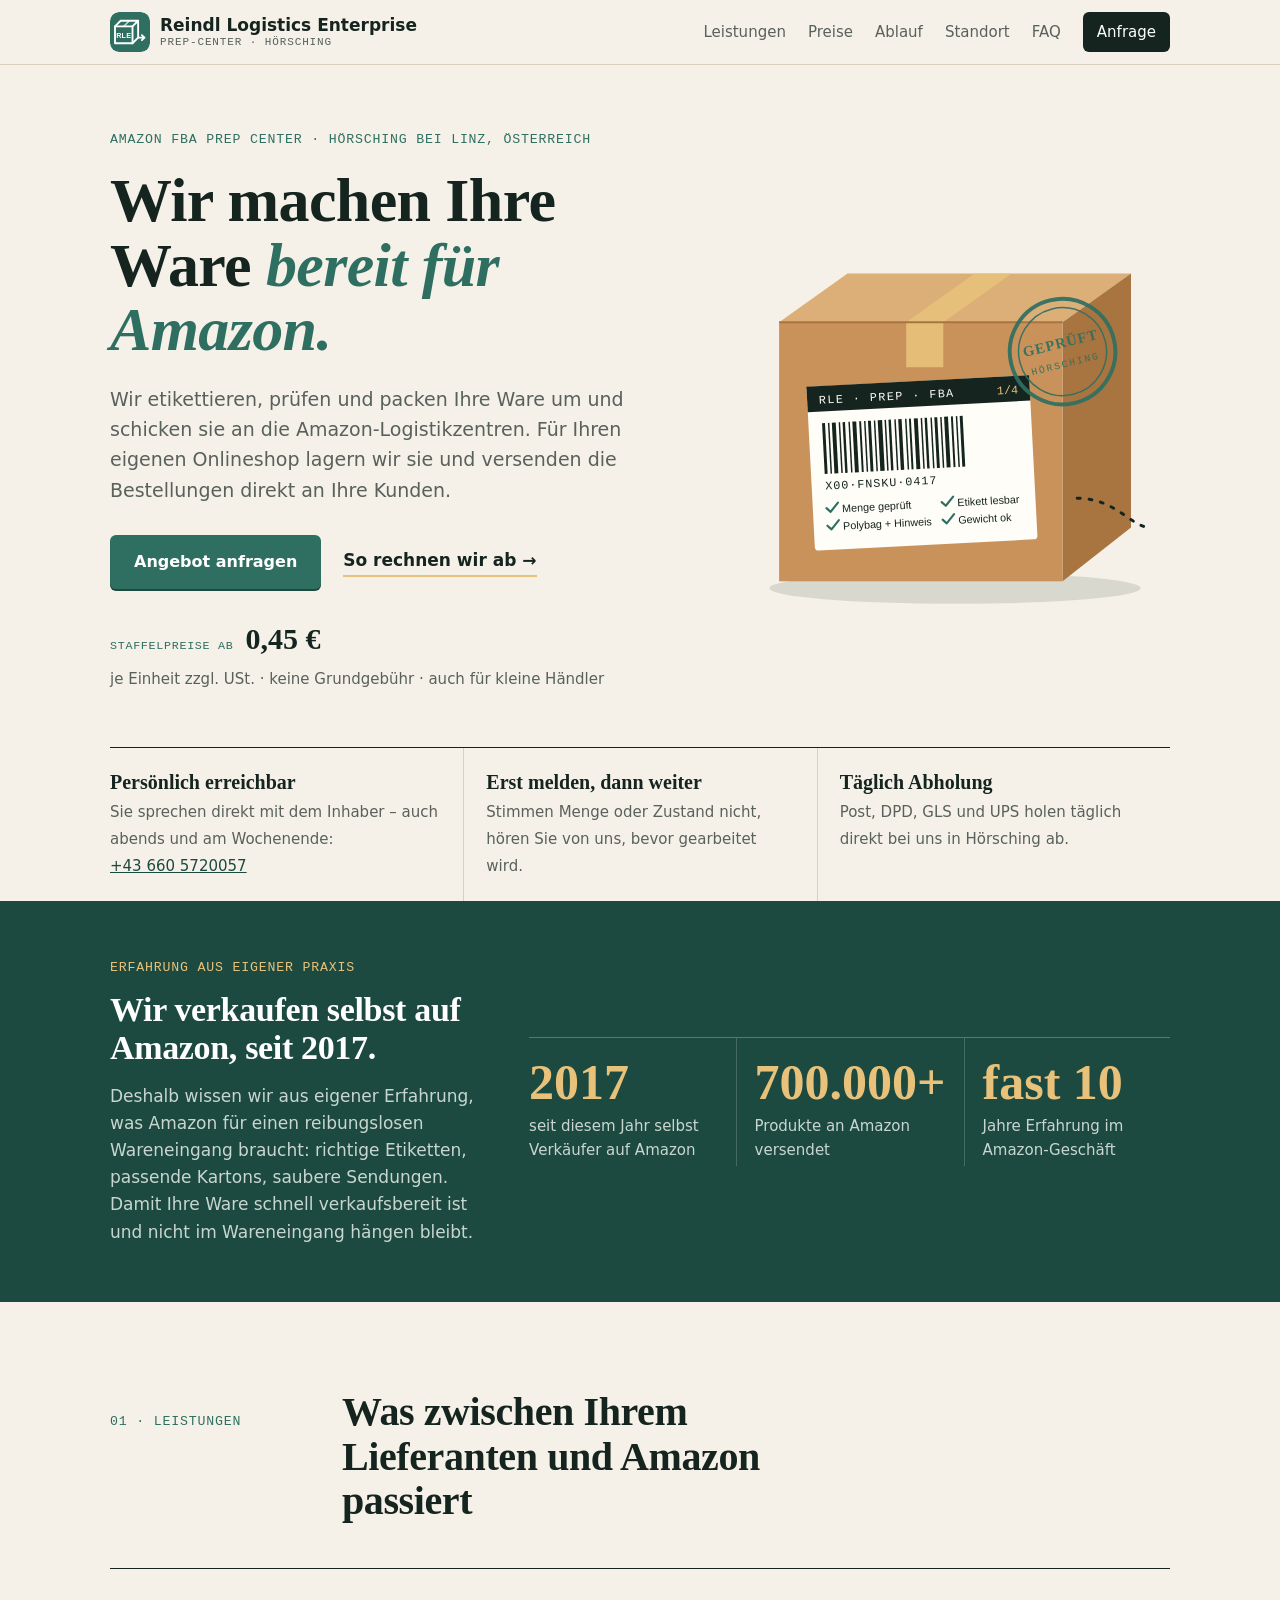
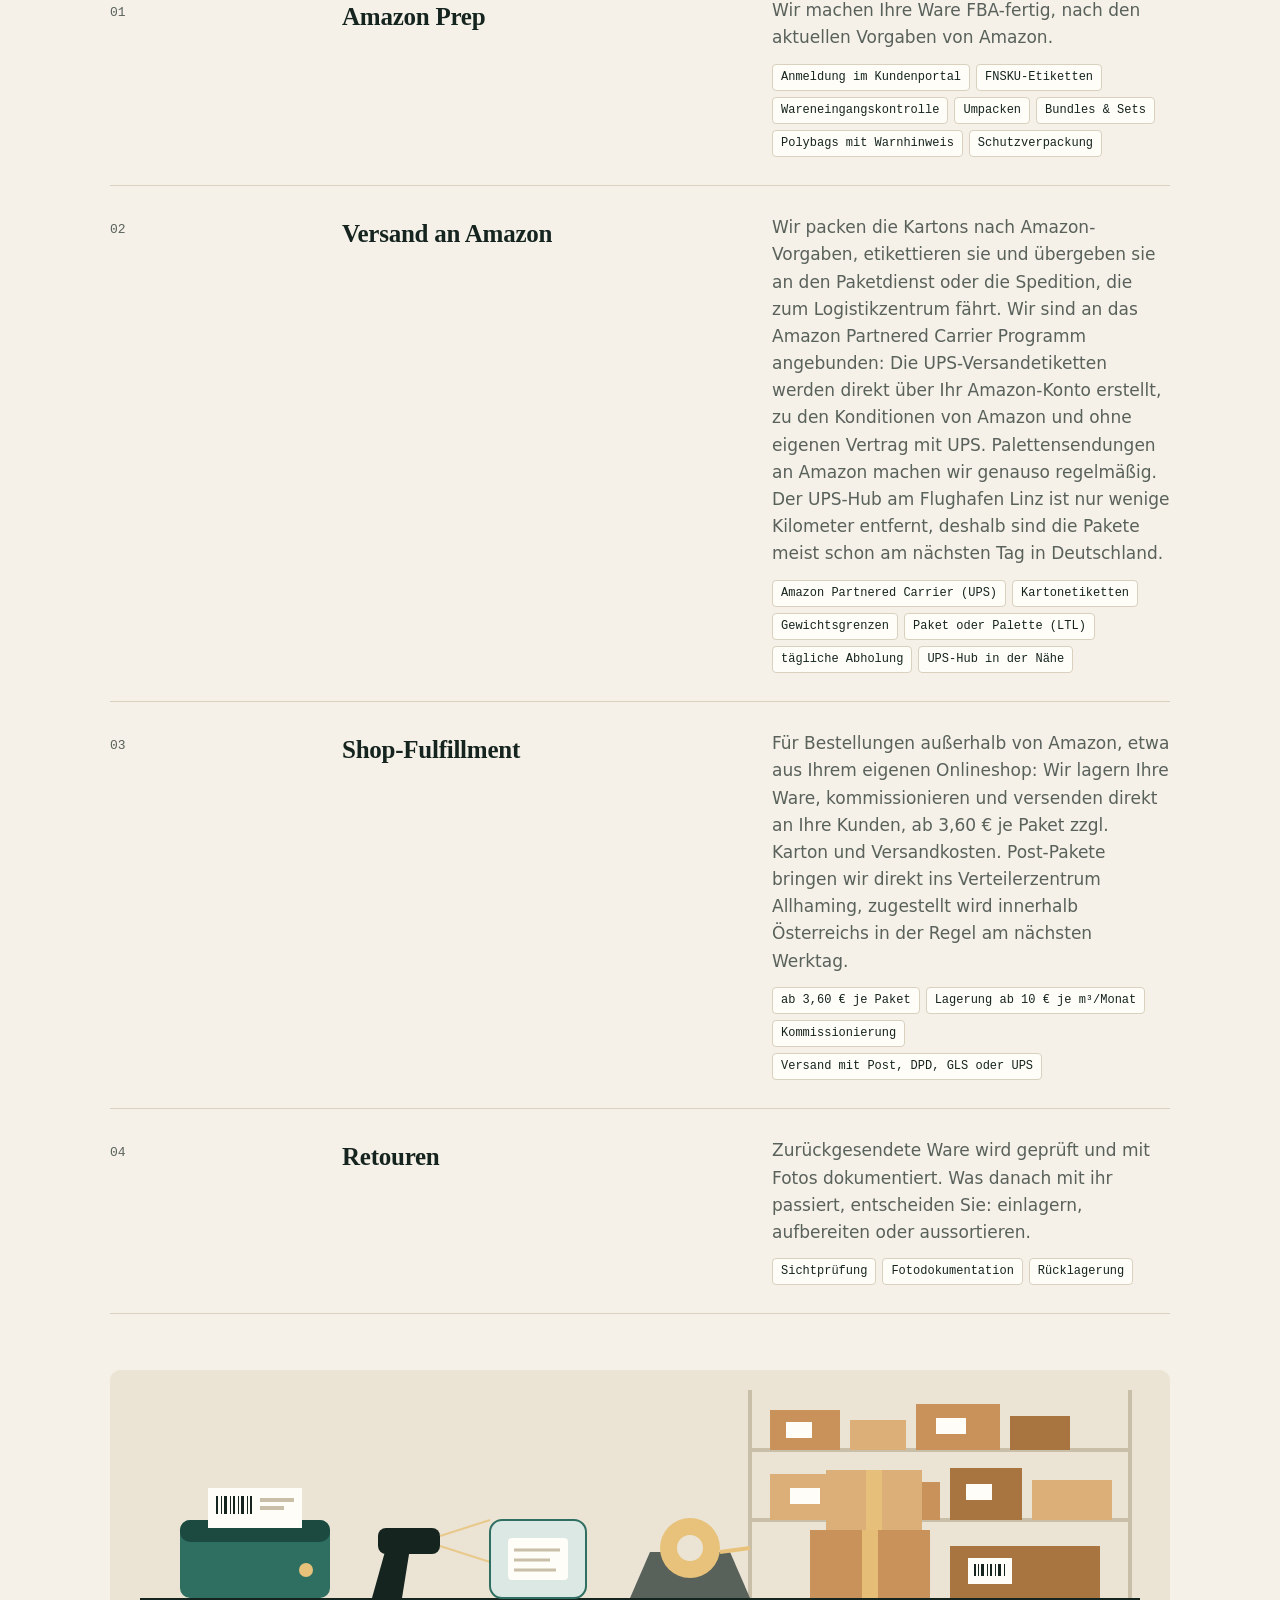
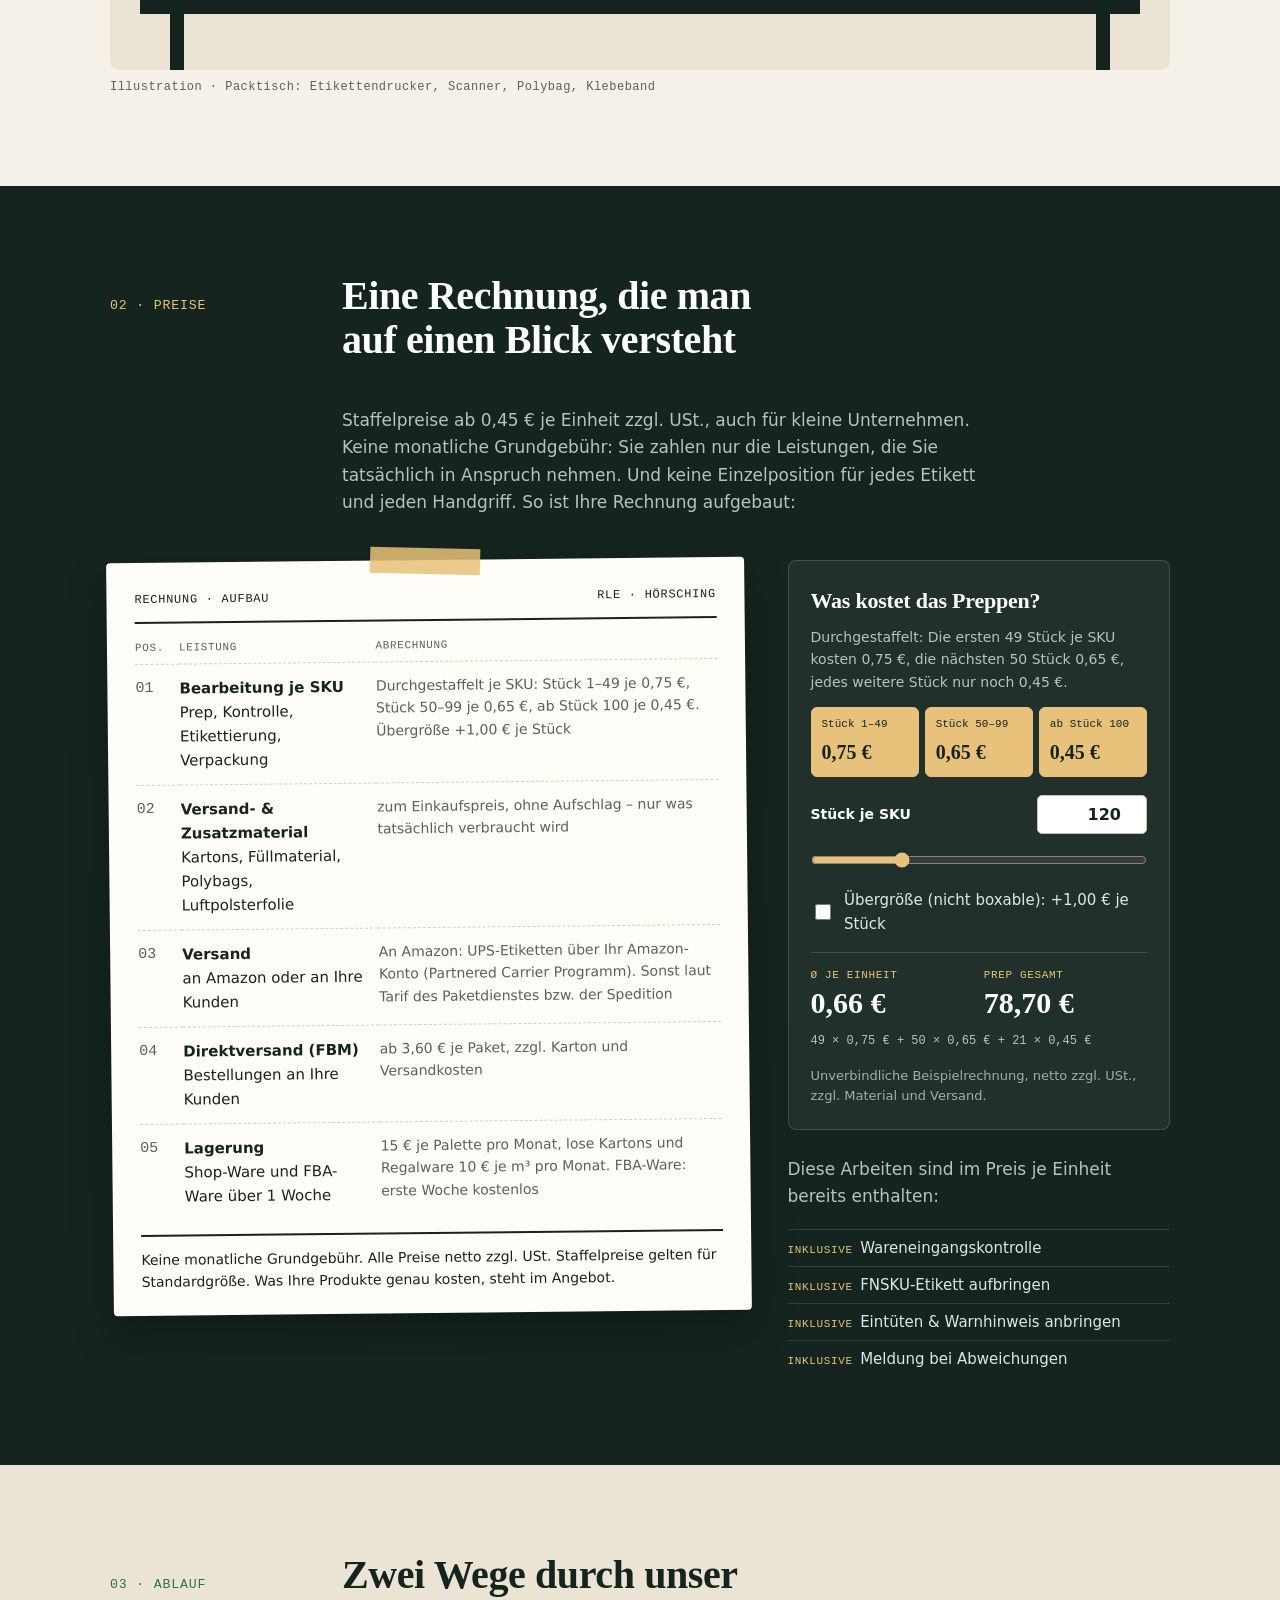
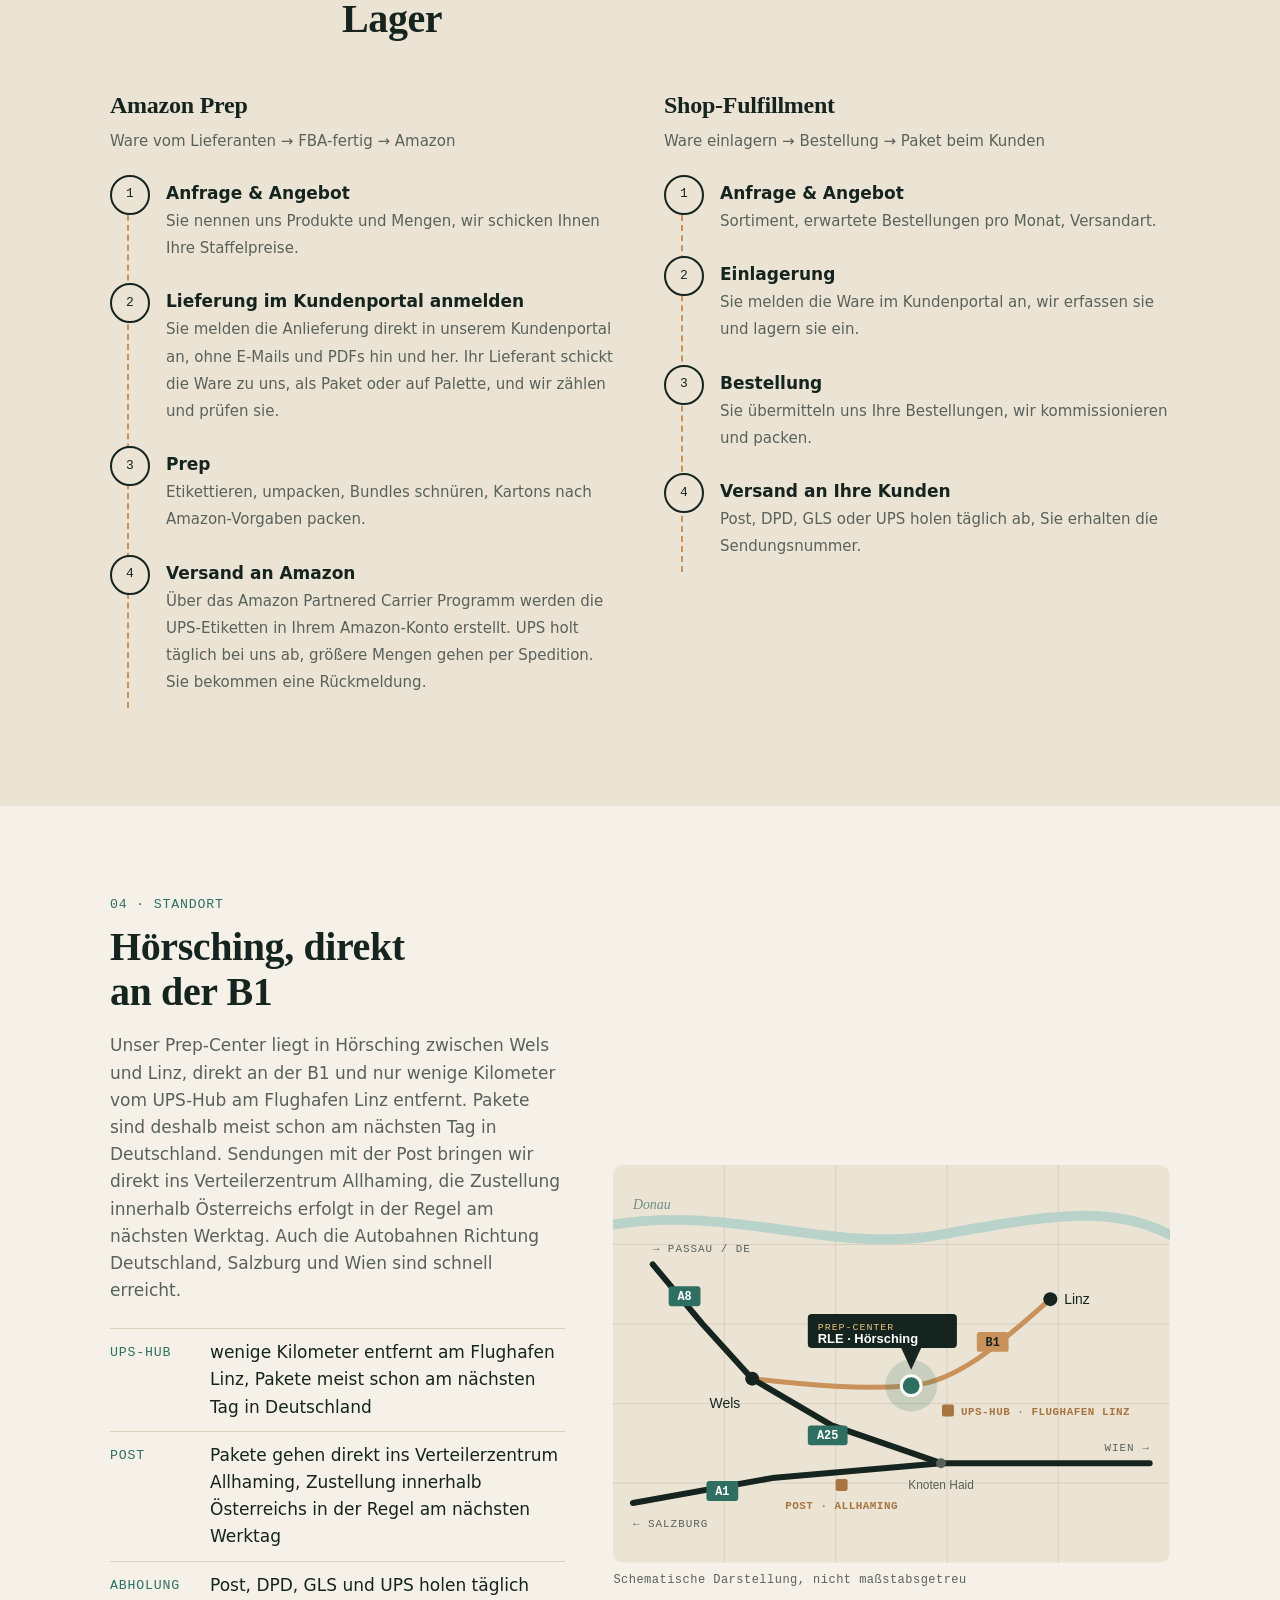
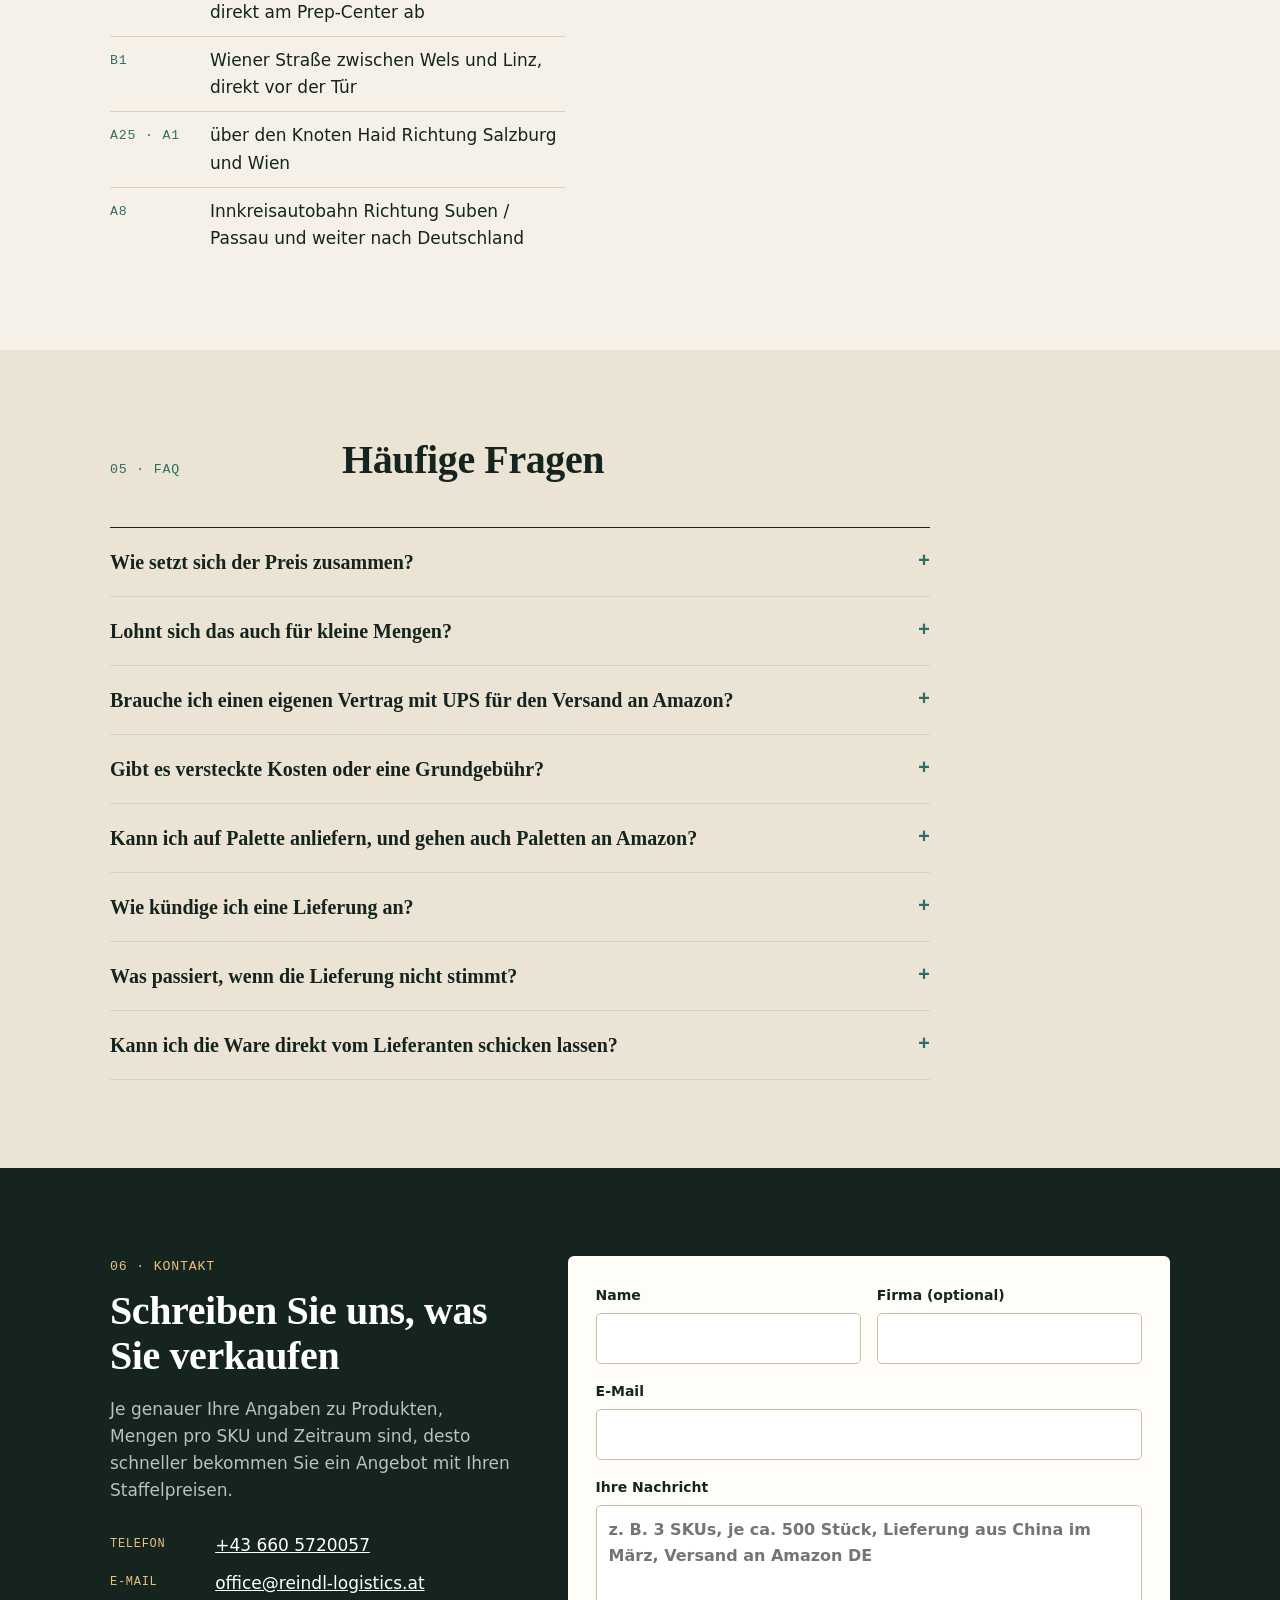
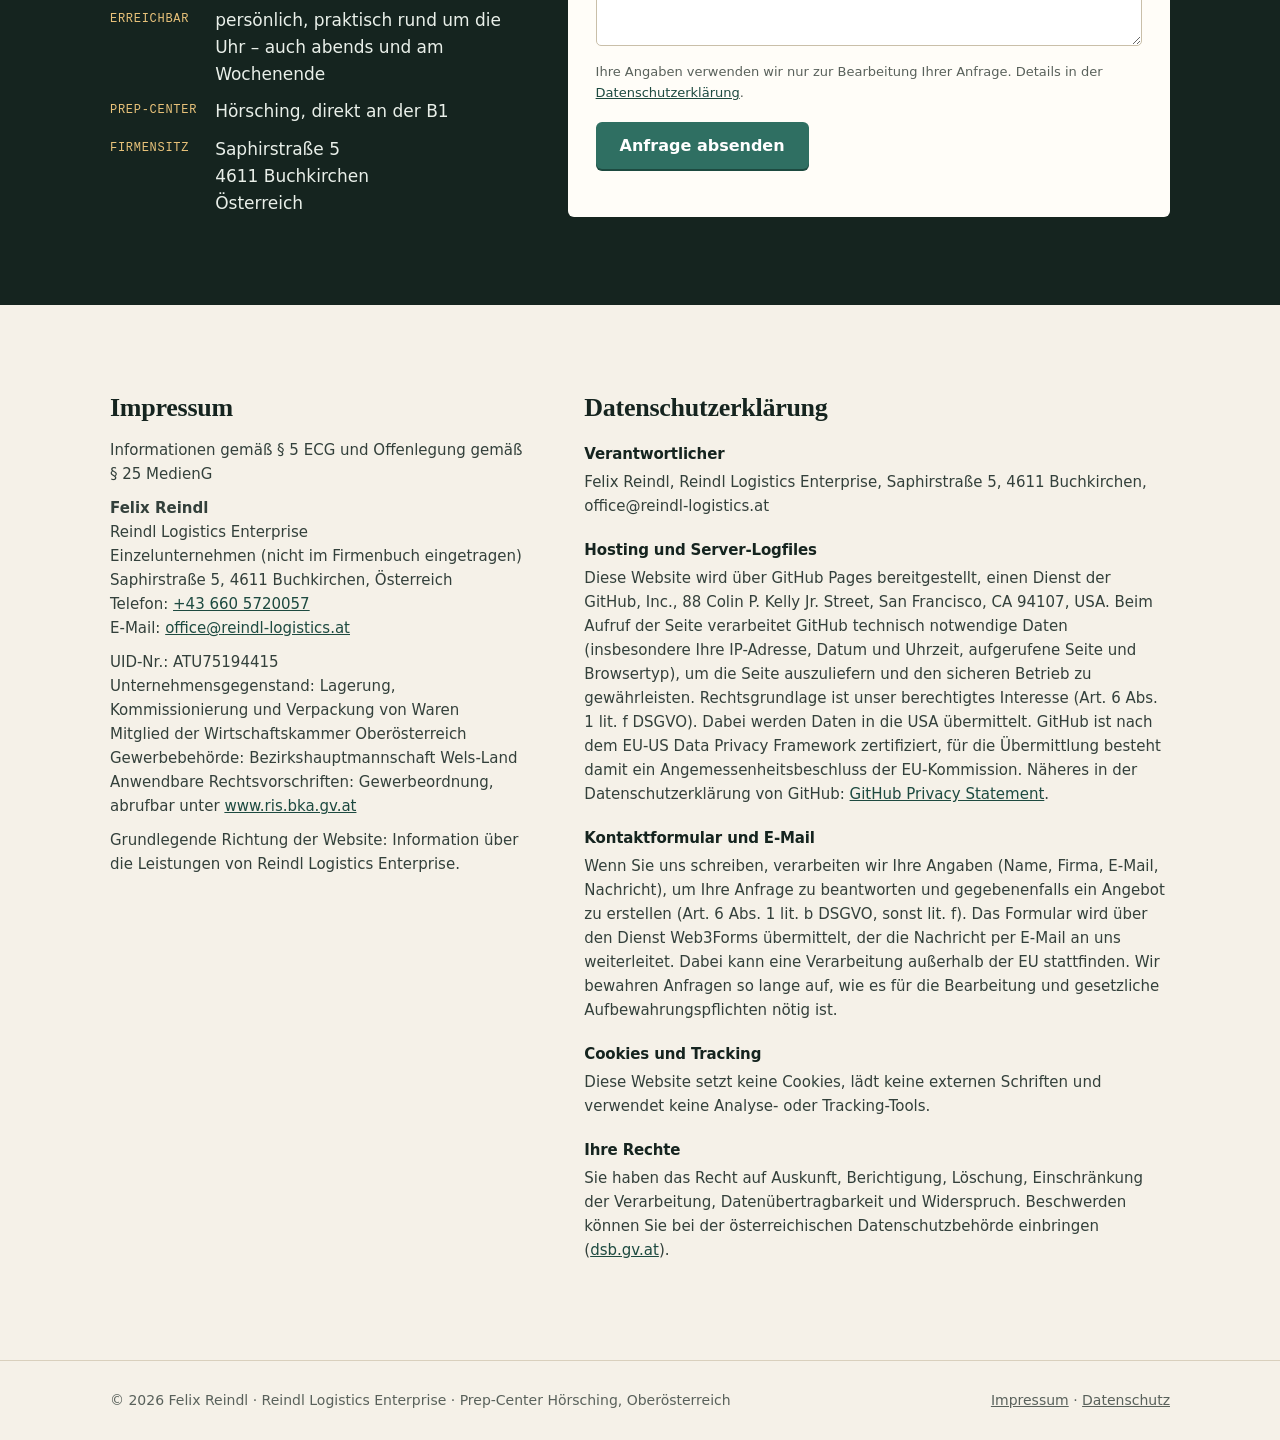
==== index.html @ f4c15426 "Lagerung: zusätzlich 10 € je m³ pro Monat für lose Ware Co-Authored-By: Claude Opus 5.5 <noreply@ant" ====
<!DOCTYPE html>
<html lang="de-AT">
<head>
<meta charset="utf-8">
<meta name="viewport" content="width=device-width, initial-scale=1">
<link rel="icon" type="image/svg+xml" href="logo.svg">
<title>Prep Center Österreich – Amazon FBA Prep &amp; Fulfillment bei Linz | Reindl Logistics</title>
<meta name="description" content="Amazon FBA Prep Center in Hörsching bei Linz, Oberösterreich: FNSKU-Etikettierung, Kontrolle, Polybags, Versand an Amazon über UPS und FBM-Direktversand. Staffelpreise ab 0,45 € je Einheit, keine Grundgebühr.">
<link rel="canonical" href="https://reindl-logistics.at/">
<meta property="og:title" content="Prep Center Österreich – Reindl Logistics Enterprise">
<meta property="og:description" content="Amazon FBA Prep &amp; Fulfillment aus Hörsching bei Linz. Staffelpreise ab 0,45 € je Einheit, keine Grundgebühr, tägliche Abholung durch Post, DPD, GLS und UPS.">
<meta property="og:type" content="website">
<meta property="og:url" content="https://reindl-logistics.at/">
<meta property="og:locale" content="de_AT">
<script type="application/ld+json">
{
  "@context": "https://schema.org",
  "@type": "LocalBusiness",
  "@id": "https://reindl-logistics.at/#business",
  "name": "Reindl Logistics Enterprise",
  "alternateName": "RLE Prep Center",
  "description": "Amazon FBA Prep Center und E-Commerce-Fulfillment in Hörsching bei Linz, Oberösterreich.",
  "url": "https://reindl-logistics.at/",
  "logo": "https://reindl-logistics.at/logo.svg",
  "telephone": "+43 660 5720057",
  "email": "office@reindl-logistics.at",
  "priceRange": "ab 0,45 € je Einheit",
  "founder": {"@type": "Person", "name": "Felix Reindl"},
  "address": {
    "@type": "PostalAddress",
    "addressLocality": "Hörsching",
    "postalCode": "4063",
    "addressRegion": "Oberösterreich",
    "addressCountry": "AT"
  },
  "areaServed": [{"@type": "Country", "name": "Österreich"}, {"@type": "Country", "name": "Deutschland"}],
  "knowsAbout": ["Amazon FBA Prep", "FNSKU-Etikettierung", "FBM-Fulfillment", "E-Commerce-Fulfillment", "Retourenabwicklung"]
}
</script>
<style>
  :root{
    --paper:#f5f1e8; --paper-2:#ebe4d4; --card:#fffdf8;
    --ink:#15241f; --muted:#59615b; --line:#d9d0bd;
    --green:#2f6f62; --green-d:#1d4a40; --green-l:#dbe8e3;
    --kraft:#c8925a; --kraft-d:#a8743f; --tape:#e8c27a;
    --serif:"Iowan Old Style","Palatino Linotype","Book Antiqua",Palatino,Georgia,serif;
    --sans:system-ui,-apple-system,"Segoe UI",Roboto,Arial,sans-serif;
    --mono:ui-monospace,"Cascadia Mono",Consolas,"SFMono-Regular",Menlo,monospace;
  }
  *{box-sizing:border-box}
  html{scroll-behavior:smooth}
  body{margin:0;font-family:var(--sans);color:var(--ink);background:var(--paper);line-height:1.6;font-size:17px}
  img,svg{max-width:100%}
  a{color:var(--green-d)}
  .wrap{max-width:1100px;margin:0 auto;padding:0 20px}
  .mono{font-family:var(--mono);font-size:.78em;letter-spacing:.06em;text-transform:uppercase}

  /* Header */
  header{position:sticky;top:0;z-index:10;background:rgba(245,241,232,.94);backdrop-filter:blur(6px);border-bottom:1px solid var(--line)}
  header .wrap{display:flex;align-items:center;justify-content:space-between;height:64px;gap:16px}
  .logo{display:flex;align-items:center;gap:10px;color:var(--ink);text-decoration:none;font-weight:700;white-space:nowrap}
  .logo img{display:block;border-radius:9px}
  .logo small{display:block;font-family:var(--mono);font-weight:400;font-size:11px;letter-spacing:.08em;color:var(--muted);text-transform:uppercase;line-height:1.2}
  .logo b{display:block;line-height:1.2}
  nav{display:flex;align-items:center;gap:22px}
  nav a{color:var(--muted);text-decoration:none;font-size:15px}
  nav a:hover{color:var(--ink)}
  nav a.nav-cta{color:#fff;background:var(--ink);padding:8px 14px;border-radius:6px}
  nav a.nav-cta:hover{background:var(--green-d);color:#fff}
  @media(max-width:820px){nav a:not(.nav-cta){display:none}}
  @media(max-width:420px){.logo small{display:none}.logo{white-space:normal}.logo b{font-size:15px;max-width:150px}nav a.nav-cta{padding:8px 12px}}

  /* Hero */
  .hero{padding:64px 0 0}
  .hero-grid{display:grid;grid-template-columns:1.15fr .85fr;gap:48px;align-items:center}
  .kicker{color:var(--green);margin:0 0 18px}
  h1,h2,h3{font-family:var(--serif);font-weight:600;letter-spacing:-.01em}
  h1{font-size:clamp(36px,5.6vw,62px);line-height:1.04;margin:0 0 22px}
  h1 em{font-style:italic;color:var(--green)}
  .lead{font-size:19px;color:var(--muted);max-width:50ch;margin:0 0 30px}
  .cta{display:flex;flex-wrap:wrap;gap:22px;align-items:center}
  .hero-price{margin:26px 0 0;display:flex;flex-wrap:wrap;align-items:baseline;gap:4px 12px;color:var(--muted);font-size:15px}
  .hero-price strong{font-family:var(--serif);font-size:30px;color:var(--ink);font-weight:600}
  .hero-price .mono{color:var(--green)}
  .side .big{font-family:var(--serif);color:var(--tape)}
  a[href^="tel:"]{white-space:nowrap}
  .btn{display:inline-block;background:var(--green);color:#fff;padding:14px 24px;border-radius:6px;text-decoration:none;font-weight:600;border:0;font-size:16px;font-family:var(--sans);cursor:pointer;box-shadow:0 2px 0 var(--green-d)}
  .btn:hover{background:var(--green-d)}
  .textlink{color:var(--ink);font-weight:600;text-decoration:none;border-bottom:2px solid var(--tape)}
  .hero-fig{margin:0}
  .hero-fig svg{display:block;width:100%;height:auto}
  @media(max-width:860px){.hero-grid{grid-template-columns:1fr}.hero-fig{max-width:440px}}

  .proof{background:var(--green-d);color:#e9efe9;padding:56px 0}
  .proof-grid{display:grid;grid-template-columns:1.1fr 1.9fr;gap:48px;align-items:center}
  .proof h2{color:#fff;font-size:clamp(26px,3vw,34px)}
  .proof .mono{color:var(--tape);margin:0 0 12px}
  .proof p.txt{color:#c9d6d0;margin:16px 0 0;max-width:46ch}
  .stats{display:grid;grid-template-columns:repeat(3,1fr);gap:0;border-top:1px solid rgba(255,255,255,.25)}
  .stats div{padding:18px 18px 4px 0}
  .stats div + div{padding-left:18px;border-left:1px solid rgba(255,255,255,.18)}
  .stats strong{display:block;font-family:var(--serif);font-size:clamp(34px,4.4vw,50px);line-height:1.05;color:var(--tape);font-weight:600}
  .stats span{display:block;color:#c9d6d0;font-size:15px;margin-top:6px}
  @media(max-width:860px){.proof-grid{grid-template-columns:1fr;gap:28px}}
  @media(max-width:560px){.stats{grid-template-columns:1fr}.stats div + div{padding-left:0;border-left:0;border-top:1px solid rgba(255,255,255,.18)}}
  .facts{display:grid;grid-template-columns:repeat(3,1fr);margin-top:56px;border-top:1px solid var(--ink)}
  .facts div{padding:18px 22px 22px 0}
  .facts div + div{padding-left:22px;border-left:1px solid var(--line)}
  .facts strong{display:block;font-family:var(--serif);font-size:20px;font-weight:600}
  .facts span{color:var(--muted);font-size:15px}
  @media(max-width:760px){.facts{grid-template-columns:1fr}.facts div + div{padding-left:0;border-left:0;border-top:1px solid var(--line)}}

  /* Sections */
  section{padding:88px 0}
  .sec-head{display:grid;grid-template-columns:200px 1fr;gap:32px;margin-bottom:44px;align-items:baseline}
  .sec-head .mono{color:var(--green);margin:0}
  h2{font-size:clamp(28px,3.6vw,40px);line-height:1.12;margin:0;max-width:22ch}
  .sec-head p.intro{grid-column:2;color:var(--muted);margin:12px 0 0;max-width:60ch}
  @media(max-width:760px){.sec-head{grid-template-columns:1fr;gap:10px}.sec-head p.intro{grid-column:1}}
  .dark{background:var(--ink);color:#e9efe9}
  .dark h2,.dark h3{color:#fff}
  .dark .sec-head .mono{color:var(--tape)}
  .dark .sec-head p.intro{color:#b7c3bd}
  .band{background:var(--paper-2)}

  /* Leistungen */
  .services{list-style:none;margin:0;padding:0;border-top:1px solid var(--ink)}
  .services li{display:grid;grid-template-columns:200px 1fr 1fr;gap:32px;padding:28px 0;border-bottom:1px solid var(--line)}
  .services .num{font-family:var(--mono);font-size:13px;color:var(--muted);padding-top:6px}
  .services h3{font-size:25px;margin:0}
  .services p{margin:0 0 12px;color:var(--muted)}
  .tags{display:flex;flex-wrap:wrap;gap:6px;margin:0;padding:0;list-style:none}
  .tags li{all:unset;font-family:var(--mono);font-size:12px;border:1px solid var(--line);background:var(--card);padding:3px 8px;border-radius:4px;color:var(--ink)}
  @media(max-width:860px){.services li{grid-template-columns:1fr;gap:8px}}
  .workbench{margin:56px 0 0}
  .workbench svg{display:block;width:100%;height:auto;border-radius:10px}
  figcaption{font-family:var(--mono);font-size:12px;color:var(--muted);margin-top:8px;letter-spacing:.04em}

  /* Preise */
  .price-grid{display:grid;grid-template-columns:1.25fr .75fr;gap:40px;align-items:start}
  @media(max-width:900px){.price-grid{grid-template-columns:1fr}}
  .price-grid > *{min-width:0}
  @media(max-width:560px){
    .invoice{padding:22px 18px 18px}
    .invoice thead{display:none}
    .invoice tr{display:grid;grid-template-columns:36px 1fr;border-top:1px dashed var(--line)}
    .invoice td{border-top:0;padding:10px 6px 0 0}
    .invoice td.how{grid-column:2;padding:4px 0 12px}
  }
  .invoice{background:var(--card);color:var(--ink);border-radius:4px;padding:28px 28px 22px;box-shadow:0 18px 40px rgba(0,0,0,.25);transform:rotate(-.6deg);position:relative}
  .invoice::before{content:"";position:absolute;top:-12px;left:50%;width:110px;height:26px;margin-left:-55px;background:var(--tape);opacity:.85;transform:rotate(2deg)}
  .inv-top{display:flex;justify-content:space-between;gap:12px;border-bottom:2px solid var(--ink);padding-bottom:12px;margin-bottom:6px;font-family:var(--mono);font-size:12px;letter-spacing:.06em;text-transform:uppercase}
  .invoice table{width:100%;border-collapse:collapse;font-size:15px}
  .invoice th{font-family:var(--mono);font-size:11px;letter-spacing:.06em;text-transform:uppercase;color:var(--muted);text-align:left;font-weight:400;padding:10px 8px 6px 0}
  .invoice td{padding:12px 8px 12px 0;border-top:1px dashed var(--line);vertical-align:top}
  .invoice td:first-child{font-family:var(--mono);color:var(--muted);width:44px}
  .invoice td strong{display:block}
  .invoice td.how{color:var(--muted);font-size:14px}
  .inv-note{margin:14px 0 0;padding-top:12px;border-top:2px solid var(--ink);font-size:14px}
  .side h3{font-size:22px;margin:0 0 10px}
  .side p{color:#b7c3bd;margin:0 0 18px}
  .side svg{display:block;width:100%;height:auto;margin-bottom:18px}
  .calc{background:rgba(255,255,255,.06);border:1px solid rgba(255,255,255,.14);border-radius:8px;padding:22px;margin-bottom:26px}
  .calc h3{margin:0 0 8px}
  .side .calc-intro{font-size:14px;margin:0 0 14px}
  .side .calc-breakdown{font-family:var(--mono);font-size:12px;color:#b7c3bd;margin:10px 0 0;line-height:1.7}
  .calc-breakdown span{white-space:nowrap}
  .tiers{list-style:none;margin:0 0 18px;padding:0;display:grid;grid-template-columns:repeat(3,1fr);gap:6px}
  .tiers li{border:1px solid rgba(255,255,255,.18);border-radius:6px;padding:8px 10px;display:grid;gap:2px;transition:background .15s,border-color .15s}
  .tiers span{font-family:var(--mono);font-size:11px;color:#b7c3bd;white-space:nowrap}
  .tiers b{font-family:var(--serif);font-size:20px;color:#fff;font-weight:600}
  .tiers li.on{background:var(--tape);border-color:var(--tape)}
  .tiers li.on span,.tiers li.on b{color:var(--ink)}
  .qty-label{display:flex;justify-content:space-between;align-items:center;gap:12px;font-weight:600;color:#fff}
  .qty-label input{width:110px;text-align:right;padding:6px 10px;font-size:16px}
  #qty{width:100%;margin:12px 0 14px;accent-color:var(--tape);height:28px;cursor:pointer}
  .oversize{display:flex;gap:10px;align-items:center;font-weight:400;color:#dfe7e2;font-size:15px}
  .oversize input{width:18px;height:18px;accent-color:var(--tape)}
  .calc-result{display:grid;grid-template-columns:1fr 1fr;gap:10px;margin-top:16px;padding-top:14px;border-top:1px solid rgba(255,255,255,.14)}
  .calc-result .mono{display:block;color:var(--tape);font-size:11px}
  .calc-result strong{font-family:var(--serif);font-size:30px;color:#fff;font-weight:600;line-height:1.2}
  .calc-note{font-size:13px !important;color:#9fb0a9 !important;margin:14px 0 0 !important}
  .not-billed{list-style:none;padding:0;margin:0;font-size:15px}
  .not-billed li{padding:6px 0;border-top:1px solid rgba(255,255,255,.12);color:#dfe7e2}
  .not-billed li::before{content:"inklusive  ";font-family:var(--mono);font-size:11px;letter-spacing:.06em;color:var(--tape);text-transform:uppercase}

  /* Ablauf */
  .tracks{display:grid;grid-template-columns:1fr 1fr;gap:48px}
  @media(max-width:820px){.tracks{grid-template-columns:1fr}}
  .track h3{font-size:24px;margin:0 0 4px}
  .track > p{color:var(--muted);margin:0 0 22px;font-size:15px}
  .track ol{list-style:none;margin:0;padding:0;position:relative}
  .track ol::before{content:"";position:absolute;left:17px;top:10px;bottom:10px;border-left:2px dashed var(--kraft)}
  .track li{position:relative;padding:0 0 22px 56px}
  .track li::before{content:attr(data-n);position:absolute;left:0;top:0;width:36px;height:36px;border-radius:50%;background:var(--paper);border:2px solid var(--ink);font-family:var(--mono);font-size:13px;display:grid;place-items:center}
  .band .track li::before{background:var(--paper-2)}
  .track strong{display:block;padding-top:5px}
  .track span{color:var(--muted);font-size:15px}

  /* Standort */
  .loc-grid{display:grid;grid-template-columns:.9fr 1.1fr;gap:48px;align-items:center}
  @media(max-width:860px){.loc-grid{grid-template-columns:1fr}}
  .loc-grid figure{margin:0}
  .loc-grid svg{display:block;width:100%;height:auto}
  .loc-list{list-style:none;padding:0;margin:24px 0 0}
  .loc-list li{display:flex;gap:14px;padding:10px 0;border-top:1px solid var(--line)}
  .loc-list .mono{color:var(--green);min-width:86px;padding-top:3px}

  /* FAQ */
  .faq{border-top:1px solid var(--ink);max-width:820px}
  details{border-bottom:1px solid var(--line);padding:18px 0}
  summary{cursor:pointer;font-family:var(--serif);font-size:20px;font-weight:600;list-style:none;display:flex;justify-content:space-between;gap:20px}
  summary::-webkit-details-marker{display:none}
  summary::after{content:"+";font-family:var(--mono);font-size:20px;color:var(--green);transition:transform .2s}
  details[open] summary::after{transform:rotate(45deg)}
  details p{color:var(--muted);margin:10px 0 0;max-width:65ch}

  /* Kontakt */
  .contact-grid{display:grid;grid-template-columns:.8fr 1.2fr;gap:56px}
  @media(max-width:860px){.contact-grid{grid-template-columns:1fr;gap:32px}}
  .contact-info p{color:#b7c3bd}
  .contact-info a{color:#fff}
  .contact-info dl{margin:28px 0 0;display:grid;grid-template-columns:auto 1fr;gap:10px 18px}
  .contact-info dt{font-family:var(--mono);font-size:12px;letter-spacing:.06em;text-transform:uppercase;color:var(--tape);padding-top:3px}
  .contact-info dd{margin:0}
  form{display:grid;gap:16px;background:var(--card);color:var(--ink);padding:28px;border-radius:6px}
  .row2{display:grid;grid-template-columns:1fr 1fr;gap:16px}
  @media(max-width:560px){.row2{grid-template-columns:1fr}}
  label{font-size:14px;font-weight:600;display:grid;gap:6px}
  input,textarea{font:inherit;font-size:16px;padding:11px 12px;border:1px solid #c9bfa9;border-radius:5px;background:#fff;width:100%;color:var(--ink)}
  input:focus,textarea:focus{outline:2px solid var(--green);outline-offset:1px;border-color:var(--green)}
  textarea{min-height:140px;resize:vertical}
  .hp{position:absolute;left:-9999px}
  .small{font-size:13px;color:var(--muted);margin:0}
  .form-status{font-size:15px;margin:0;font-weight:600}
  .form-status.ok{color:var(--green)}
  .form-status.err{color:#a33c2b}

  /* Rechtliches */
  .legal-grid{display:grid;grid-template-columns:1fr 1.4fr;gap:56px}
  @media(max-width:860px){.legal-grid{grid-template-columns:1fr}}
  .legal h2{font-size:26px;margin:0 0 16px}
  .legal h3{font-family:var(--sans);font-size:15px;font-weight:700;margin:20px 0 4px}
  .legal p{font-size:15px;color:#33403b;margin:0 0 10px}
  footer{border-top:1px solid var(--line);padding:28px 0;font-size:14px;color:var(--muted)}
  footer .wrap{display:flex;flex-wrap:wrap;justify-content:space-between;gap:12px}
  footer a{color:var(--muted)}
</style>
</head>
<body id="top">

<header>
  <div class="wrap">
    <a class="logo" href="#top"><img src="logo.svg" alt="" width="40" height="40"><span><b>Reindl Logistics Enterprise</b><small>Prep-Center · Hörsching</small></span></a>
    <nav aria-label="Hauptnavigation">
      <a href="#leistungen">Leistungen</a>
      <a href="#preise">Preise</a>
      <a href="#ablauf">Ablauf</a>
      <a href="#standort">Standort</a>
      <a href="#faq">FAQ</a>
      <a class="nav-cta" href="#kontakt">Anfrage</a>
    </nav>
  </div>
</header>

<main>
  <!-- HERO -->
  <section class="hero" style="padding-bottom:0">
    <div class="wrap">
      <div class="hero-grid">
        <div>
          <p class="kicker mono">Amazon FBA Prep Center · Hörsching bei Linz, Österreich</p>
          <h1>Wir machen Ihre Ware <em>bereit für Amazon.</em></h1>
          <p class="lead">Wir etikettieren, prüfen und packen Ihre Ware um und schicken sie an die Amazon-Logistikzentren. Für Ihren eigenen Onlineshop lagern wir sie und versenden die Bestellungen direkt an Ihre Kunden.</p>
          <div class="cta">
            <a class="btn" href="#kontakt">Angebot anfragen</a>
            <a class="textlink" href="#preise">So rechnen wir ab →</a>
          </div>
          <p class="hero-price"><span class="mono">Staffelpreise ab</span><strong>0,45&nbsp;€</strong><span>je Einheit zzgl. USt. · keine Grundgebühr · auch für kleine Händler</span></p>
        </div>

        <!-- Illustration: Karton mit FBA-Etikett und Prüfstempel -->
        <figure class="hero-fig">
          <svg viewBox="0 0 440 420" role="img" aria-label="Illustration: Versandkarton mit FNSKU-Etikett, Checkliste und Stempel „geprüft“">
            <!-- Schatten -->
            <ellipse cx="220" cy="392" rx="190" ry="16" fill="#15241f" opacity=".12"/>
            <!-- Karton: Deckel, Seite, Front -->
            <path d="M40 120 L110 70 L400 70 L330 120 Z" fill="#dcae78"/>
            <path d="M330 120 L400 70 L400 330 L330 385 Z" fill="#a8743f"/>
            <rect x="40" y="120" width="290" height="265" fill="#c8925a"/>
            <!-- Klebeband -->
            <path d="M170 120 L240 70 L278 70 L208 120 Z" fill="#e8c27a" opacity=".9"/>
            <rect x="170" y="120" width="38" height="46" fill="#e8c27a" opacity=".9"/>
            <!-- Kartonfalz-Linien -->
            <path d="M40 120 L330 120" stroke="#a8743f" stroke-width="2"/>
            <!-- Etikett -->
            <g transform="rotate(-3 185 260)">
              <rect x="72" y="180" width="228" height="168" rx="4" fill="#fffdf8"/>
              <rect x="72" y="180" width="228" height="26" fill="#15241f"/>
              <text x="84" y="198" fill="#fffdf8" font-family="Consolas, monospace" font-size="12" letter-spacing="1.5">RLE · PREP · FBA</text>
              <text x="288" y="198" fill="#e8c27a" font-family="Consolas, monospace" font-size="12" text-anchor="end">1/4</text>
              <!-- Barcode -->
              <g fill="#15241f">
                <rect x="86" y="218" width="3" height="52"/><rect x="92" y="218" width="1.5" height="52"/><rect x="96" y="218" width="4" height="52"/>
                <rect x="103" y="218" width="1.5" height="52"/><rect x="107" y="218" width="2.5" height="52"/><rect x="113" y="218" width="1.5" height="52"/>
                <rect x="117" y="218" width="4" height="52"/><rect x="124" y="218" width="2" height="52"/><rect x="129" y="218" width="1.5" height="52"/>
                <rect x="133" y="218" width="3" height="52"/><rect x="139" y="218" width="1.5" height="52"/><rect x="143" y="218" width="4.5" height="52"/>
                <rect x="150" y="218" width="1.5" height="52"/><rect x="154" y="218" width="2.5" height="52"/><rect x="160" y="218" width="1.5" height="52"/>
                <rect x="164" y="218" width="3.5" height="52"/><rect x="171" y="218" width="1.5" height="52"/><rect x="175" y="218" width="2" height="52"/>
                <rect x="180" y="218" width="4" height="52"/><rect x="187" y="218" width="1.5" height="52"/><rect x="191" y="218" width="2.5" height="52"/>
                <rect x="197" y="218" width="1.5" height="52"/><rect x="201" y="218" width="3" height="52"/><rect x="207" y="218" width="1.5" height="52"/>
                <rect x="211" y="218" width="4" height="52"/><rect x="218" y="218" width="2" height="52"/><rect x="223" y="218" width="1.5" height="52"/>
                <rect x="227" y="218" width="3" height="52"/>
              </g>
              <text x="86" y="286" fill="#15241f" font-family="Consolas, monospace" font-size="12" letter-spacing="1">X00·FNSKU·0417</text>
              <!-- Checkliste -->
              <g font-family="Segoe UI, Arial, sans-serif" font-size="11" fill="#15241f">
                <g stroke="#2f6f62" stroke-width="2.2" fill="none" stroke-linecap="round" stroke-linejoin="round">
                  <path d="M86 305 l4 4 l8 -9"/><path d="M86 323 l4 4 l8 -9"/><path d="M204 305 l4 4 l8 -9"/><path d="M204 323 l4 4 l8 -9"/>
                </g>
                <text x="102" y="310">Menge geprüft</text>
                <text x="102" y="328">Polybag + Hinweis</text>
                <text x="220" y="310">Etikett lesbar</text>
                <text x="220" y="328">Gewicht ok</text>
              </g>
            </g>
            <!-- Stempel "geprüft" -->
            <g transform="rotate(-14 330 150)" opacity=".92">
              <circle cx="330" cy="150" r="54" fill="none" stroke="#2f6f62" stroke-width="4"/>
              <circle cx="330" cy="150" r="45" fill="none" stroke="#2f6f62" stroke-width="1.5"/>
              <text x="330" y="146" text-anchor="middle" fill="#2f6f62" font-family="Georgia, serif" font-size="15" font-weight="700" letter-spacing="1">GEPRÜFT</text>
              <text x="330" y="166" text-anchor="middle" fill="#2f6f62" font-family="Consolas, monospace" font-size="10" letter-spacing="2">HÖRSCHING</text>
            </g>
            <!-- Route aus dem Karton -->
            <path d="M345 300 C385 300 400 330 420 330" fill="none" stroke="#15241f" stroke-width="3" stroke-dasharray="3 9" stroke-linecap="round"/>
          </svg>
        </figure>
      </div>

      <div class="facts">
        <div><strong>Persönlich erreichbar</strong><span>Sie sprechen direkt mit dem Inhaber – auch abends und am Wochenende: <a href="tel:+436605720057">+43 660 5720057</a></span></div>
        <div><strong>Erst melden, dann weiter</strong><span>Stimmen Menge oder Zustand nicht, hören Sie von uns, bevor gearbeitet wird.</span></div>
        <div><strong>Täglich Abholung</strong><span>Post, DPD, GLS und UPS holen täglich direkt bei uns in Hörsching ab.</span></div>
      </div>
    </div>
  </section>

  <!-- ERFAHRUNG -->
  <section class="proof" aria-labelledby="erfahrung-titel">
    <div class="wrap proof-grid">
      <div>
        <p class="mono">Erfahrung aus eigener Praxis</p>
        <h2 id="erfahrung-titel">Wir verkaufen selbst auf Amazon, seit 2017.</h2>
        <p class="txt">Deshalb wissen wir aus eigener Erfahrung, was Amazon für einen reibungslosen Wareneingang braucht: richtige Etiketten, passende Kartons, saubere Sendungen. Damit Ihre Ware schnell verkaufsbereit ist und nicht im Wareneingang hängen bleibt.</p>
      </div>
      <div class="stats">
        <div><strong>2017</strong><span>seit diesem Jahr selbst Verkäufer auf Amazon</span></div>
        <div><strong>700.000+</strong><span>Produkte an Amazon versendet</span></div>
        <div><strong>fast 10</strong><span>Jahre Erfahrung im Amazon-Geschäft</span></div>
      </div>
    </div>
  </section>

  <!-- LEISTUNGEN -->
  <section id="leistungen">
    <div class="wrap">
      <div class="sec-head">
        <p class="mono">01 · Leistungen</p>
        <h2>Was zwischen Ihrem Lieferanten und Amazon passiert</h2>
      </div>

      <ul class="services">
        <li>
          <span class="num">01</span>
          <h3>Amazon Prep</h3>
          <div>
            <p>Wir machen Ihre Ware FBA-fertig, nach den aktuellen Vorgaben von Amazon.</p>
            <ul class="tags"><li>Anmeldung im Kundenportal</li><li>FNSKU-Etiketten</li><li>Wareneingangskontrolle</li><li>Umpacken</li><li>Bundles &amp; Sets</li><li>Polybags mit Warnhinweis</li><li>Schutzverpackung</li></ul>
          </div>
        </li>
        <li>
          <span class="num">02</span>
          <h3>Versand an Amazon</h3>
          <div>
            <p>Wir packen die Kartons nach Amazon-Vorgaben, etikettieren sie und übergeben sie an den Paketdienst oder die Spedition, die zum Logistikzentrum fährt. Wir sind an das Amazon Partnered Carrier Programm angebunden: Die UPS-Versandetiketten werden direkt über Ihr Amazon-Konto erstellt, zu den Konditionen von Amazon und ohne eigenen Vertrag mit UPS. Palettensendungen an Amazon machen wir genauso regelmäßig. Der UPS-Hub am Flughafen Linz ist nur wenige Kilometer entfernt, deshalb sind die Pakete meist schon am nächsten Tag in Deutschland.</p>
            <ul class="tags"><li>Amazon Partnered Carrier (UPS)</li><li>Kartonetiketten</li><li>Gewichtsgrenzen</li><li>Paket oder Palette (LTL)</li><li>tägliche Abholung</li><li>UPS-Hub in der Nähe</li></ul>
          </div>
        </li>
        <li>
          <span class="num">03</span>
          <h3>Shop-Fulfillment</h3>
          <div>
            <p>Für Bestellungen außerhalb von Amazon, etwa aus Ihrem eigenen Onlineshop: Wir lagern Ihre Ware, kommissionieren und versenden direkt an Ihre Kunden, ab 3,60&nbsp;€ je Paket zzgl. Karton und Versandkosten. Post-Pakete bringen wir direkt ins Verteilerzentrum Allhaming, zugestellt wird innerhalb Österreichs in der Regel am nächsten Werktag.</p>
            <ul class="tags"><li>ab 3,60&nbsp;€ je Paket</li><li>Lagerung ab 10&nbsp;€ je m³/Monat</li><li>Kommissionierung</li><li>Versand mit Post, DPD, GLS oder UPS</li></ul>
          </div>
        </li>
        <li>
          <span class="num">04</span>
          <h3>Retouren</h3>
          <div>
            <p>Zurückgesendete Ware wird geprüft und mit Fotos dokumentiert. Was danach mit ihr passiert, entscheiden Sie: einlagern, aufbereiten oder aussortieren.</p>
            <ul class="tags"><li>Sichtprüfung</li><li>Fotodokumentation</li><li>Rücklagerung</li></ul>
          </div>
        </li>
      </ul>

      <!-- Illustration: Packtisch -->
      <figure class="workbench">
        <svg viewBox="0 0 1060 300" role="img" aria-label="Illustration: Packtisch mit Etikettendrucker, Handscanner, Klebebandabroller und gestapelten Kartons">
          <rect width="1060" height="300" fill="#ebe4d4"/>
          <!-- Regal im Hintergrund -->
          <g stroke="#c9bfa9" stroke-width="4" fill="none">
            <path d="M640 20 V230 M1020 20 V230 M640 80 H1020 M640 150 H1020"/>
          </g>
          <g>
            <rect x="660" y="40" width="70" height="40" fill="#c8925a"/><rect x="740" y="50" width="56" height="30" fill="#dcae78"/>
            <rect x="806" y="34" width="84" height="46" fill="#c8925a"/><rect x="900" y="46" width="60" height="34" fill="#a8743f"/>
            <rect x="660" y="104" width="96" height="46" fill="#dcae78"/><rect x="766" y="112" width="64" height="38" fill="#c8925a"/>
            <rect x="840" y="98" width="72" height="52" fill="#a8743f"/><rect x="922" y="110" width="80" height="40" fill="#dcae78"/>
            <g fill="#fffdf8"><rect x="676" y="52" width="26" height="16"/><rect x="826" y="48" width="30" height="16"/><rect x="680" y="118" width="30" height="16"/><rect x="856" y="114" width="26" height="16"/></g>
          </g>
          <!-- Tisch -->
          <rect x="30" y="228" width="1000" height="16" fill="#15241f"/>
          <rect x="60" y="244" width="14" height="56" fill="#15241f"/><rect x="986" y="244" width="14" height="56" fill="#15241f"/>
          <!-- Etikettendrucker -->
          <rect x="70" y="150" width="150" height="78" rx="10" fill="#2f6f62"/>
          <rect x="70" y="150" width="150" height="22" rx="10" fill="#1d4a40"/>
          <rect x="98" y="118" width="94" height="40" fill="#fffdf8"/>
          <g fill="#15241f"><rect x="106" y="126" width="2" height="18"/><rect x="111" y="126" width="1" height="18"/><rect x="114" y="126" width="3" height="18"/><rect x="120" y="126" width="1" height="18"/><rect x="123" y="126" width="2" height="18"/><rect x="128" y="126" width="1" height="18"/><rect x="131" y="126" width="3" height="18"/><rect x="137" y="126" width="1" height="18"/><rect x="140" y="126" width="2" height="18"/></g>
          <rect x="150" y="128" width="34" height="4" fill="#c9bfa9"/><rect x="150" y="136" width="24" height="4" fill="#c9bfa9"/>
          <circle cx="196" cy="200" r="7" fill="#e8c27a"/>
          <!-- Handscanner -->
          <path d="M262 228 L276 178 L300 178 L292 228 Z" fill="#15241f"/>
          <rect x="268" y="158" width="62" height="26" rx="8" fill="#15241f"/>
          <path d="M330 166 L380 150 M330 176 L380 192" stroke="#e8c27a" stroke-width="2" opacity=".8"/>
          <!-- Produkt mit Polybag -->
          <rect x="380" y="150" width="96" height="78" rx="12" fill="#dbe8e3" stroke="#2f6f62" stroke-width="2"/>
          <rect x="398" y="168" width="60" height="42" rx="4" fill="#fffdf8"/>
          <path d="M404 180 H450 M404 190 H440 M404 200 H446" stroke="#c9bfa9" stroke-width="3"/>
          <!-- Klebebandabroller -->
          <path d="M520 228 L540 182 L620 182 L640 228 Z" fill="#59615b"/>
          <circle cx="580" cy="178" r="30" fill="#e8c27a"/><circle cx="580" cy="178" r="13" fill="#ebe4d4"/>
          <path d="M610 182 L640 178" stroke="#e8c27a" stroke-width="4"/>
          <!-- Kartonstapel auf dem Tisch -->
          <rect x="700" y="160" width="120" height="68" fill="#c8925a"/>
          <rect x="752" y="160" width="16" height="68" fill="#e8c27a" opacity=".9"/>
          <rect x="716" y="100" width="96" height="60" fill="#dcae78"/>
          <rect x="756" y="100" width="16" height="60" fill="#e8c27a" opacity=".9"/>
          <rect x="840" y="176" width="150" height="52" fill="#a8743f"/>
          <rect x="858" y="188" width="44" height="26" fill="#fffdf8"/>
          <g fill="#15241f"><rect x="864" y="194" width="2" height="12"/><rect x="868" y="194" width="1" height="12"/><rect x="871" y="194" width="3" height="12"/><rect x="877" y="194" width="1" height="12"/><rect x="880" y="194" width="2" height="12"/><rect x="885" y="194" width="1" height="12"/><rect x="888" y="194" width="3" height="12"/><rect x="894" y="194" width="1" height="12"/></g>
        </svg>
        <figcaption>Illustration · Packtisch: Etikettendrucker, Scanner, Polybag, Klebeband</figcaption>
      </figure>
    </div>
  </section>

  <!-- PREISE -->
  <section id="preise" class="dark">
    <div class="wrap">
      <div class="sec-head">
        <p class="mono">02 · Preise</p>
        <h2>Eine Rechnung, die man auf einen Blick versteht</h2>
        <p class="intro">Staffelpreise ab 0,45&nbsp;€ je Einheit zzgl. USt., auch für kleine Unternehmen. Keine monatliche Grundgebühr: Sie zahlen nur die Leistungen, die Sie tatsächlich in Anspruch nehmen. Und keine Einzelposition für jedes Etikett und jeden Handgriff. So ist Ihre Rechnung aufgebaut:</p>
      </div>

      <div class="price-grid">
        <div class="invoice" aria-label="Beispielhafter Aufbau einer Rechnung">
          <div class="inv-top"><span>Rechnung · Aufbau</span><span>RLE · Hörsching</span></div>
          <table>
            <thead><tr><th>Pos.</th><th>Leistung</th><th>Abrechnung</th></tr></thead>
            <tbody>
              <tr><td>01</td><td><strong>Bearbeitung je SKU</strong>Prep, Kontrolle, Etikettierung, Verpackung</td><td class="how">Durchgestaffelt je SKU: Stück 1–49 je 0,75&nbsp;€, Stück 50–99 je 0,65&nbsp;€, ab Stück 100 je 0,45&nbsp;€. Übergröße +1,00&nbsp;€ je Stück</td></tr>
              <tr><td>02</td><td><strong>Versand- &amp; Zusatzmaterial</strong>Kartons, Füllmaterial, Polybags, Luftpolsterfolie</td><td class="how">zum Einkaufspreis, ohne Aufschlag – nur was tatsächlich verbraucht wird</td></tr>
              <tr><td>03</td><td><strong>Versand</strong>an Amazon oder an Ihre Kunden</td><td class="how">An Amazon: UPS-Etiketten über Ihr Amazon-Konto (Partnered Carrier Programm). Sonst laut Tarif des Paketdienstes bzw. der Spedition</td></tr>
              <tr><td>04</td><td><strong>Direktversand (FBM)</strong>Bestellungen an Ihre Kunden</td><td class="how">ab 3,60&nbsp;€ je Paket, zzgl. Karton und Versandkosten</td></tr>
              <tr><td>05</td><td><strong>Lagerung</strong>Shop-Ware und FBA-Ware über 1 Woche</td><td class="how">15&nbsp;€ je Palette pro Monat, lose Kartons und Regalware 10&nbsp;€ je m³ pro Monat. FBA-Ware: erste Woche kostenlos</td></tr>
            </tbody>
          </table>
          <p class="inv-note">Keine monatliche Grundgebühr. Alle Preise netto zzgl. USt. Staffelpreise gelten für Standardgröße. Was Ihre Produkte genau kosten, steht im Angebot.</p>
        </div>

        <div class="side">
          <div class="calc" id="rechner">
            <h3>Was kostet das Preppen?</h3>
            <p class="calc-intro">Durchgestaffelt: Die ersten 49 Stück je SKU kosten 0,75&nbsp;€, die nächsten 50 Stück 0,65&nbsp;€, jedes weitere Stück nur noch 0,45&nbsp;€.</p>
            <ol class="tiers" aria-label="Durchgestaffelte Preise je Einheit, Standardgröße">
              <li data-min="0"><span>Stück 1–49</span><b>0,75&nbsp;€</b></li>
              <li data-min="50"><span>Stück 50–99</span><b>0,65&nbsp;€</b></li>
              <li data-min="100"><span>ab Stück 100</span><b>0,45&nbsp;€</b></li>
            </ol>
            <div class="calc-ui" hidden>
              <label class="qty-label" for="qty">Stück je SKU
                <input type="number" id="qty-num" min="1" max="100000" value="120" inputmode="numeric" aria-label="Stück je SKU als Zahl">
              </label>
              <input type="range" id="qty" min="1" max="500" value="120" aria-describedby="calc-result">
              <label class="oversize"><input type="checkbox" id="oversize"> Übergröße (nicht boxable): +1,00&nbsp;€ je Stück</label>
              <div class="calc-result" id="calc-result" aria-live="polite">
                <div><span class="mono">Ø je Einheit</span><strong id="out-unit">0,66 €</strong></div>
                <div><span class="mono">Prep gesamt</span><strong id="out-total">78,70 €</strong></div>
              </div>
              <p class="calc-breakdown" id="out-breakdown"></p>
            </div>
            <p class="calc-note">Unverbindliche Beispielrechnung, netto zzgl. USt., zzgl. Material und Versand.</p>
          </div>
          <p>Diese Arbeiten sind im Preis je Einheit bereits enthalten:</p>
          <ul class="not-billed">
            <li>Wareneingangskontrolle</li>
            <li>FNSKU-Etikett aufbringen</li>
            <li>Eintüten &amp; Warnhinweis anbringen</li>
            <li>Meldung bei Abweichungen</li>
          </ul>
        </div>
      </div>
    </div>
  </section>

  <!-- ABLAUF -->
  <section id="ablauf" class="band">
    <div class="wrap">
      <div class="sec-head">
        <p class="mono">03 · Ablauf</p>
        <h2>Zwei Wege durch unser Lager</h2>
      </div>
      <div class="tracks">
        <div class="track">
          <h3>Amazon Prep</h3>
          <p>Ware vom Lieferanten → FBA-fertig → Amazon</p>
          <ol>
            <li data-n="1"><strong>Anfrage &amp; Angebot</strong><span>Sie nennen uns Produkte und Mengen, wir schicken Ihnen Ihre Staffelpreise.</span></li>
            <li data-n="2"><strong>Lieferung im Kundenportal anmelden</strong><span>Sie melden die Anlieferung direkt in unserem Kundenportal an, ohne E-Mails und PDFs hin und her. Ihr Lieferant schickt die Ware zu uns, als Paket oder auf Palette, und wir zählen und prüfen sie.</span></li>
            <li data-n="3"><strong>Prep</strong><span>Etikettieren, umpacken, Bundles schnüren, Kartons nach Amazon-Vorgaben packen.</span></li>
            <li data-n="4"><strong>Versand an Amazon</strong><span>Über das Amazon Partnered Carrier Programm werden die UPS-Etiketten in Ihrem Amazon-Konto erstellt. UPS holt täglich bei uns ab, größere Mengen gehen per Spedition. Sie bekommen eine Rückmeldung.</span></li>
          </ol>
        </div>
        <div class="track">
          <h3>Shop-Fulfillment</h3>
          <p>Ware einlagern → Bestellung → Paket beim Kunden</p>
          <ol>
            <li data-n="1"><strong>Anfrage &amp; Angebot</strong><span>Sortiment, erwartete Bestellungen pro Monat, Versandart.</span></li>
            <li data-n="2"><strong>Einlagerung</strong><span>Sie melden die Ware im Kundenportal an, wir erfassen sie und lagern sie ein.</span></li>
            <li data-n="3"><strong>Bestellung</strong><span>Sie übermitteln uns Ihre Bestellungen, wir kommissionieren und packen.</span></li>
            <li data-n="4"><strong>Versand an Ihre Kunden</strong><span>Post, DPD, GLS oder UPS holen täglich ab, Sie erhalten die Sendungsnummer.</span></li>
          </ol>
        </div>
      </div>
    </div>
  </section>

  <!-- STANDORT -->
  <section id="standort">
    <div class="wrap">
      <div class="loc-grid">
        <div>
          <div class="sec-head" style="grid-template-columns:1fr;gap:10px;margin-bottom:0">
            <p class="mono">04 · Standort</p>
            <h2>Hörsching, direkt an&nbsp;der&nbsp;B1</h2>
          </div>
          <p style="color:var(--muted);margin:18px 0 0">Unser Prep-Center liegt in Hörsching zwischen Wels und Linz, direkt an der B1 und nur wenige Kilometer vom UPS-Hub am Flughafen Linz entfernt. Pakete sind deshalb meist schon am nächsten Tag in Deutschland. Sendungen mit der Post bringen wir direkt ins Verteilerzentrum Allhaming, die Zustellung innerhalb Österreichs erfolgt in der Regel am nächsten Werktag. Auch die Autobahnen Richtung Deutschland, Salzburg und Wien sind schnell erreicht.</p>
          <ul class="loc-list">
            <li><span class="mono">UPS-Hub</span><span>wenige Kilometer entfernt am Flughafen Linz, Pakete meist schon am nächsten Tag in Deutschland</span></li>
            <li><span class="mono">Post</span><span>Pakete gehen direkt ins Verteilerzentrum Allhaming, Zustellung innerhalb Österreichs in der Regel am nächsten Werktag</span></li>
            <li><span class="mono">Abholung</span><span>Post, DPD, GLS und UPS holen täglich direkt am Prep-Center ab</span></li>
            <li><span class="mono">B1</span><span>Wiener Straße zwischen Wels und Linz, direkt vor der Tür</span></li>
            <li><span class="mono">A25 · A1</span><span>über den Knoten Haid Richtung Salzburg und Wien</span></li>
            <li><span class="mono">A8</span><span>Innkreisautobahn Richtung Suben / Passau und weiter nach Deutschland</span></li>
          </ul>
        </div>
        <figure>
          <svg viewBox="0 0 560 400" role="img" aria-label="Schematische Karte: Prep-Center in Hörsching an der B1 zwischen Wels und Linz, mit den Autobahnen A1, A8 und A25">
            <rect width="560" height="400" rx="10" fill="#ebe4d4"/>
            <g stroke="#d9d0bd" stroke-width="1">
              <path d="M0 80 H560 M0 160 H560 M0 240 H560 M0 320 H560 M112 0 V400 M224 0 V400 M336 0 V400 M448 0 V400"/>
            </g>
            <!-- Donau angedeutet -->
            <path d="M0 60 C120 40 220 90 330 70 S500 40 560 70" fill="none" stroke="#b9d2ca" stroke-width="10" stroke-linecap="round"/>
            <text x="20" y="44" fill="#6f8f86" font-family="Georgia, serif" font-style="italic" font-size="14">Donau</text>
            <!-- B1 -->
            <path d="M140 215 C200 222 250 226 300 222 S400 170 440 135" fill="none" stroke="#c8925a" stroke-width="5" stroke-linecap="round"/>
            <!-- Autobahnen -->
            <g fill="none" stroke="#15241f" stroke-width="6" stroke-linecap="round" stroke-linejoin="round">
              <path d="M140 215 L90 160 L40 100"/>
              <path d="M20 340 L160 315 L330 300 L540 300"/>
              <path d="M140 215 L220 262 L330 300"/>
            </g>
            <!-- Schilder -->
            <g font-family="Consolas, monospace" font-size="12" font-weight="700">
              <rect x="56" y="122" width="32" height="20" rx="3" fill="#2f6f62"/><text x="72" y="136" text-anchor="middle" fill="#fff">A8</text>
              <rect x="94" y="318" width="32" height="20" rx="3" fill="#2f6f62"/><text x="110" y="332" text-anchor="middle" fill="#fff">A1</text>
              <rect x="196" y="262" width="40" height="20" rx="3" fill="#2f6f62"/><text x="216" y="276" text-anchor="middle" fill="#fff">A25</text>
              <rect x="366" y="168" width="32" height="20" rx="3" fill="#c8925a"/><text x="382" y="182" text-anchor="middle" fill="#15241f">B1</text>
            </g>
            <!-- Richtungen -->
            <g font-family="Consolas, monospace" font-size="11" fill="#59615b" letter-spacing="1">
              <text x="40" y="88">→ PASSAU / DE</text>
              <text x="20" y="364">← SALZBURG</text>
              <text x="540" y="288" text-anchor="end">WIEN →</text>
            </g>
            <!-- Orte -->
            <g font-family="Segoe UI, Arial, sans-serif" font-size="14" fill="#15241f">
              <circle cx="140" cy="215" r="7"/><text x="128" y="244" text-anchor="end">Wels</text>
              <circle cx="440" cy="135" r="7"/><text x="454" y="140">Linz</text>
              <circle cx="330" cy="300" r="5" fill="#59615b"/><text x="330" y="326" text-anchor="middle" font-size="12" fill="#59615b">Knoten Haid</text>
            </g>
            <!-- Post-Verteilerzentrum Allhaming -->
            <rect x="224" y="316" width="12" height="12" rx="2" fill="#a8743f"/>
            <text x="230" y="346" fill="#a8743f" font-family="Consolas, monospace" font-size="11" font-weight="700" letter-spacing=".5" text-anchor="middle">POST · ALLHAMING</text>
            <!-- UPS-Hub Flughafen Linz -->
            <rect x="331" y="241" width="12" height="12" rx="2" fill="#a8743f"/>
            <text x="350" y="252" fill="#a8743f" font-family="Consolas, monospace" font-size="11" font-weight="700" letter-spacing=".5">UPS-HUB · FLUGHAFEN LINZ</text>
            <!-- Prep-Center Hörsching -->
            <circle cx="300" cy="222" r="26" fill="#2f6f62" opacity=".18"/>
            <circle cx="300" cy="222" r="10" fill="#2f6f62" stroke="#fffdf8" stroke-width="3"/>
            <rect x="196" y="150" width="150" height="34" rx="4" fill="#15241f"/>
            <path d="M290 184 L300 206 L310 184 Z" fill="#15241f"/>
            <text x="206" y="166" fill="#e8c27a" font-family="Consolas, monospace" font-size="10" letter-spacing="1">PREP-CENTER</text>
            <text x="206" y="179" fill="#fff" font-family="Segoe UI, Arial, sans-serif" font-size="13" font-weight="700">RLE · Hörsching</text>
          </svg>
          <figcaption>Schematische Darstellung, nicht maßstabsgetreu</figcaption>
        </figure>
      </div>
    </div>
  </section>

  <!-- FAQ -->
  <section id="faq" class="band">
    <div class="wrap">
      <div class="sec-head">
        <p class="mono">05 · FAQ</p>
        <h2>Häufige Fragen</h2>
      </div>
      <div class="faq">
        <details><summary>Wie setzt sich der Preis zusammen?</summary><p>Aus einer Gebühr je bearbeiteter SKU nach Staffelpreisen, dem Versand- und Zusatzmaterial (Kartons, Füllmaterial, Polybags, Luftpolsterfolie) zum Einkaufspreis und den Frachtkosten für den Versand. Beim Direktversand an Ihre Kunden (FBM) berechnen wir ab 3,60&nbsp;€ je Paket zzgl. Karton und Versandkosten, dazu die Lagerung: 15&nbsp;€ je Palette pro Monat, lose Kartons und Regalware 10&nbsp;€ je Kubikmeter pro Monat. Ware für Amazon (FBA) lagert die erste Woche kostenlos, danach gilt derselbe Lagerpreis. Die Arbeit für Kontrolle, Etikettierung und Verpackung ist in der SKU-Gebühr enthalten, das Material wird separat zum Einkaufspreis verrechnet.</p></details>
        <details><summary>Lohnt sich das auch für kleine Mengen?</summary><p>Ja. Unsere Staffelpreise beginnen bei 0,45&nbsp;€ je Einheit zzgl. USt., und wir arbeiten bewusst auch mit kleinen Unternehmen und Einsteigern. Je größer die Menge pro SKU, desto günstiger wird es. Ihren genauen Preis nennen wir Ihnen im Angebot.</p></details>
        <details><summary>Brauche ich einen eigenen Vertrag mit UPS für den Versand an Amazon?</summary><p>Nein. Wir sind an das Amazon Partnered Carrier Programm angebunden. Die UPS-Versandetiketten werden direkt über Ihr Amazon-Konto zu den Konditionen von Amazon erstellt und dort abgerechnet. UPS holt die Sendungen täglich bei uns ab.</p></details>
        <details><summary>Gibt es versteckte Kosten oder eine Grundgebühr?</summary><p>Nein. Es gibt keine monatliche Grundgebühr, verrechnet wird nur, was Sie tatsächlich in Anspruch nehmen. Alle Positionen stehen vorab im Angebot. Zusätzliche Arbeiten, die nicht vereinbart waren, etwa das Aufbereiten beschädigter Ware, machen wir nur nach Rücksprache mit Ihnen.</p></details>
        <details><summary>Kann ich auf Palette anliefern, und gehen auch Paletten an Amazon?</summary><p>Ja, beides. Palettenanlieferungen bei uns sind kein Problem, und Palettensendungen an die Amazon-Logistikzentren machen wir regelmäßig. Melden Sie die Anlieferung einfach im Kundenportal an.</p></details>
        <details><summary>Wie kündige ich eine Lieferung an?</summary><p>Über unser Kundenportal. Wir arbeiten mit der Prep-Software PrepBusiness, und Sie bekommen dort mit Beginn der Zusammenarbeit einen eigenen Zugang. Darin melden Sie Ihre Anlieferungen mit Produkten und Mengen direkt an. Listen per E-Mail oder PDF sind nicht nötig. Bitte melden Sie Lieferungen vorab an, vor allem größere Mengen, damit wir Platz und Zeit einplanen können.</p></details>
        <details><summary>Was passiert, wenn die Lieferung nicht stimmt?</summary><p>Weichen Menge oder Zustand von Ihrer Ankündigung ab, melden wir uns mit Fotos bei Ihnen, bevor wir weiterarbeiten.</p></details>
        <details><summary>Kann ich die Ware direkt vom Lieferanten schicken lassen?</summary><p>Ja. Die Lieferadresse unseres Prep-Centers in Hörsching bekommen Sie mit dem Angebot. Geben Sie sie Ihrem Lieferanten an und melden Sie die Sendung im Kundenportal an.</p></details>
      </div>
    </div>
  </section>

  <!-- KONTAKT -->
  <section id="kontakt" class="dark">
    <div class="wrap">
      <div class="contact-grid">
        <div class="contact-info">
          <p class="mono" style="color:var(--tape);margin:0 0 12px">06 · Kontakt</p>
          <h2 style="margin-bottom:16px">Schreiben Sie uns, was Sie verkaufen</h2>
          <p>Je genauer Ihre Angaben zu Produkten, Mengen pro SKU und Zeitraum sind, desto schneller bekommen Sie ein Angebot mit Ihren Staffelpreisen.</p>
          <dl>
            <dt>Telefon</dt><dd><a href="tel:+436605720057">+43 660 5720057</a></dd>
            <dt>E-Mail</dt><dd><a href="mailto:office@reindl-logistics.at">office@reindl-logistics.at</a></dd>
            <dt>Erreichbar</dt><dd>persönlich, praktisch rund um die Uhr – auch abends und am Wochenende</dd>
            <dt>Prep-Center</dt><dd>Hörsching, direkt an der B1</dd>
            <dt>Firmensitz</dt><dd>Saphirstraße 5<br>4611 Buchkirchen<br>Österreich</dd>
          </dl>
        </div>

        <form id="anfrage" action="https://api.web3forms.com/submit" method="POST">
          <input type="hidden" name="access_key" value="b62ca2ee-2f0b-445c-8c80-475ef32da3dd">
          <input type="hidden" name="subject" value="Neue Anfrage über reindl-logistics.at">
          <input type="hidden" name="from_name" value="Website reindl-logistics.at">
          <input type="checkbox" name="botcheck" class="hp" tabindex="-1" autocomplete="off" aria-hidden="true">
          <div class="row2">
            <label>Name<input name="name" required autocomplete="name"></label>
            <label>Firma (optional)<input name="company" autocomplete="organization"></label>
          </div>
          <label>E-Mail<input type="email" name="email" required autocomplete="email"></label>
          <label>Ihre Nachricht<textarea name="message" required placeholder="z. B. 3 SKUs, je ca. 500 Stück, Lieferung aus China im März, Versand an Amazon DE"></textarea></label>
          <p class="small">Ihre Angaben verwenden wir nur zur Bearbeitung Ihrer Anfrage. Details in der <a href="#datenschutz">Datenschutzerklärung</a>.</p>
          <div><button class="btn" type="submit">Anfrage absenden</button></div>
          <p class="form-status" id="form-status" role="status" aria-live="polite"></p>
        </form>
      </div>
    </div>
  </section>

  <!-- RECHTLICHES -->
  <section class="legal">
    <div class="wrap legal-grid">
      <div id="impressum">
        <h2>Impressum</h2>
        <p>Informationen gemäß § 5 ECG und Offenlegung gemäß § 25 MedienG</p>
        <p><strong>Felix Reindl</strong><br>
        Reindl Logistics Enterprise<br>
        Einzelunternehmen (nicht im Firmenbuch eingetragen)<br>
        Saphirstraße 5, 4611 Buchkirchen, Österreich<br>
        Telefon: <a href="tel:+436605720057">+43 660 5720057</a><br>
        E-Mail: <a href="mailto:office@reindl-logistics.at">office@reindl-logistics.at</a></p>
        <!-- Gewerbewortlaut 1:1 aus dem GISA-Auszug übernehmen. -->
        <p>UID-Nr.: ATU75194415<br>
        Unternehmensgegenstand: Lagerung, Kommissionierung und Verpackung von Waren<br>
        Mitglied der Wirtschaftskammer Oberösterreich<br>
        Gewerbebehörde: Bezirkshauptmannschaft Wels-Land<br>
        Anwendbare Rechtsvorschriften: Gewerbeordnung, abrufbar unter <a href="https://www.ris.bka.gv.at" rel="noopener">www.ris.bka.gv.at</a></p>
        <p>Grundlegende Richtung der Website: Information über die Leistungen von Reindl Logistics Enterprise.</p>
      </div>

      <div id="datenschutz">
        <h2>Datenschutzerklärung</h2>
        <h3>Verantwortlicher</h3>
        <p>Felix Reindl, Reindl Logistics Enterprise, Saphirstraße 5, 4611 Buchkirchen, office@reindl-logistics.at</p>
        <h3>Hosting und Server-Logfiles</h3>
        <!-- DPF-Zertifizierung von GitHub vor dem Livegang auf dataprivacyframework.gov prüfen. -->
        <p>Diese Website wird über GitHub Pages bereitgestellt, einen Dienst der GitHub, Inc., 88 Colin P. Kelly Jr. Street, San Francisco, CA 94107, USA. Beim Aufruf der Seite verarbeitet GitHub technisch notwendige Daten (insbesondere Ihre IP-Adresse, Datum und Uhrzeit, aufgerufene Seite und Browsertyp), um die Seite auszuliefern und den sicheren Betrieb zu gewährleisten. Rechtsgrundlage ist unser berechtigtes Interesse (Art. 6 Abs. 1 lit. f DSGVO). Dabei werden Daten in die USA übermittelt. GitHub ist nach dem EU-US Data Privacy Framework zertifiziert, für die Übermittlung besteht damit ein Angemessenheitsbeschluss der EU-Kommission. Näheres in der Datenschutzerklärung von GitHub: <a href="https://docs.github.com/de/site-policy/privacy-policies/github-general-privacy-statement" rel="noopener">GitHub Privacy Statement</a>.</p>
        <h3>Kontaktformular und E-Mail</h3>
        <p>Wenn Sie uns schreiben, verarbeiten wir Ihre Angaben (Name, Firma, E-Mail, Nachricht), um Ihre Anfrage zu beantworten und gegebenenfalls ein Angebot zu erstellen (Art. 6 Abs. 1 lit. b DSGVO, sonst lit. f). Das Formular wird über den Dienst Web3Forms übermittelt, der die Nachricht per E-Mail an uns weiterleitet. Dabei kann eine Verarbeitung außerhalb der EU stattfinden. Wir bewahren Anfragen so lange auf, wie es für die Bearbeitung und gesetzliche Aufbewahrungspflichten nötig ist.</p>
        <h3>Cookies und Tracking</h3>
        <p>Diese Website setzt keine Cookies, lädt keine externen Schriften und verwendet keine Analyse- oder Tracking-Tools.</p>
        <h3>Ihre Rechte</h3>
        <p>Sie haben das Recht auf Auskunft, Berichtigung, Löschung, Einschränkung der Verarbeitung, Datenübertragbarkeit und Widerspruch. Beschwerden können Sie bei der österreichischen Datenschutzbehörde einbringen (<a href="https://www.dsb.gv.at" rel="noopener">dsb.gv.at</a>).</p>
      </div>
    </div>
  </section>
</main>

<footer>
  <div class="wrap">
    <span>© <span id="y">2026</span> Felix Reindl · Reindl Logistics Enterprise · Prep-Center Hörsching, Oberösterreich</span>
    <span><a href="#impressum">Impressum</a> · <a href="#datenschutz">Datenschutz</a></span>
  </div>
</footer>

<script>
  document.getElementById('y').textContent = new Date().getFullYear();

  // Formular ohne Seitenwechsel absenden; ohne JavaScript funktioniert es weiterhin normal.
  const form = document.getElementById('anfrage');
  const status = document.getElementById('form-status');
  form.addEventListener('submit', async (e) => {
    e.preventDefault();
    const btn = form.querySelector('button[type=submit]');
    btn.disabled = true; status.className = 'form-status'; status.textContent = 'Wird gesendet …';
    try {
      const res = await fetch(form.action, {method:'POST', headers:{'Accept':'application/json'}, body:new FormData(form)});
      const data = await res.json();
      if (!res.ok || !data.success) throw new Error(data.message || 'Fehler');
      form.reset();
      status.className = 'form-status ok';
      status.textContent = 'Danke! Ihre Anfrage ist bei uns angekommen. Wir melden uns per E-Mail.';
    } catch (err) {
      status.className = 'form-status err';
      status.textContent = 'Das hat leider nicht geklappt. Bitte rufen Sie uns an (+43 660 5720057) oder schreiben Sie an office@reindl-logistics.at.';
    } finally { btn.disabled = false; }
  });
  // Preisrechner: durchgestaffelte Preise je Einheit (Standardgröße), Zuschlag für Übergröße.
  (function(){
    const BANDS=[{from:1,to:49,price:0.75},{from:50,to:99,price:0.65},{from:100,to:Infinity,price:0.45}];
    const OVERSIZE=1.00;
    const ui=document.querySelector('.calc-ui'); if(!ui) return;
    ui.hidden=false;
    const range=document.getElementById('qty'), num=document.getElementById('qty-num'), over=document.getElementById('oversize');
    const outUnit=document.getElementById('out-unit'), outTotal=document.getElementById('out-total'), outBreak=document.getElementById('out-breakdown');
    const tierEls=[...document.querySelectorAll('.tiers li')];
    const eur={format:v=>v.toLocaleString('de-DE',{minimumFractionDigits:2,maximumFractionDigits:2})+' €'};
    function update(q){
      q=Math.max(1,Math.min(100000,Math.round(Number(q)||1)));
      // Durchgestaffelt: jede Stufe gilt nur für die Stücke in ihrem Bereich.
      const add=over.checked?OVERSIZE:0, parts=[];
      let total=0;
      BANDS.forEach(b=>{
        const n=Math.max(0,Math.min(q,b.to)-b.from+1);
        if(n>0){ total+=n*(b.price+add); parts.push(n.toLocaleString('de-DE')+' × '+eur.format(b.price+add)); }
      });
      total=Math.round(total*100)/100;
      outUnit.textContent=eur.format(Math.round(total/q*100)/100);
      outTotal.textContent=eur.format(total);
      outBreak.replaceChildren(...parts.flatMap((t,i)=>{const sp=document.createElement('span');sp.textContent=t;return i?[' + ',sp]:[sp];}));
      tierEls.forEach(el=>el.classList.toggle('on',q>=Math.max(1,Number(el.dataset.min))));
      return q;
    }
    range.addEventListener('input',()=>{num.value=range.value;update(range.value)});
    num.addEventListener('input',()=>{const q=update(num.value);range.value=Math.min(q,500)});
    num.addEventListener('change',()=>{num.value=update(num.value)});
    over.addEventListener('change',()=>update(num.value));
    update(range.value);
  })();
</script>
</body>
</html>
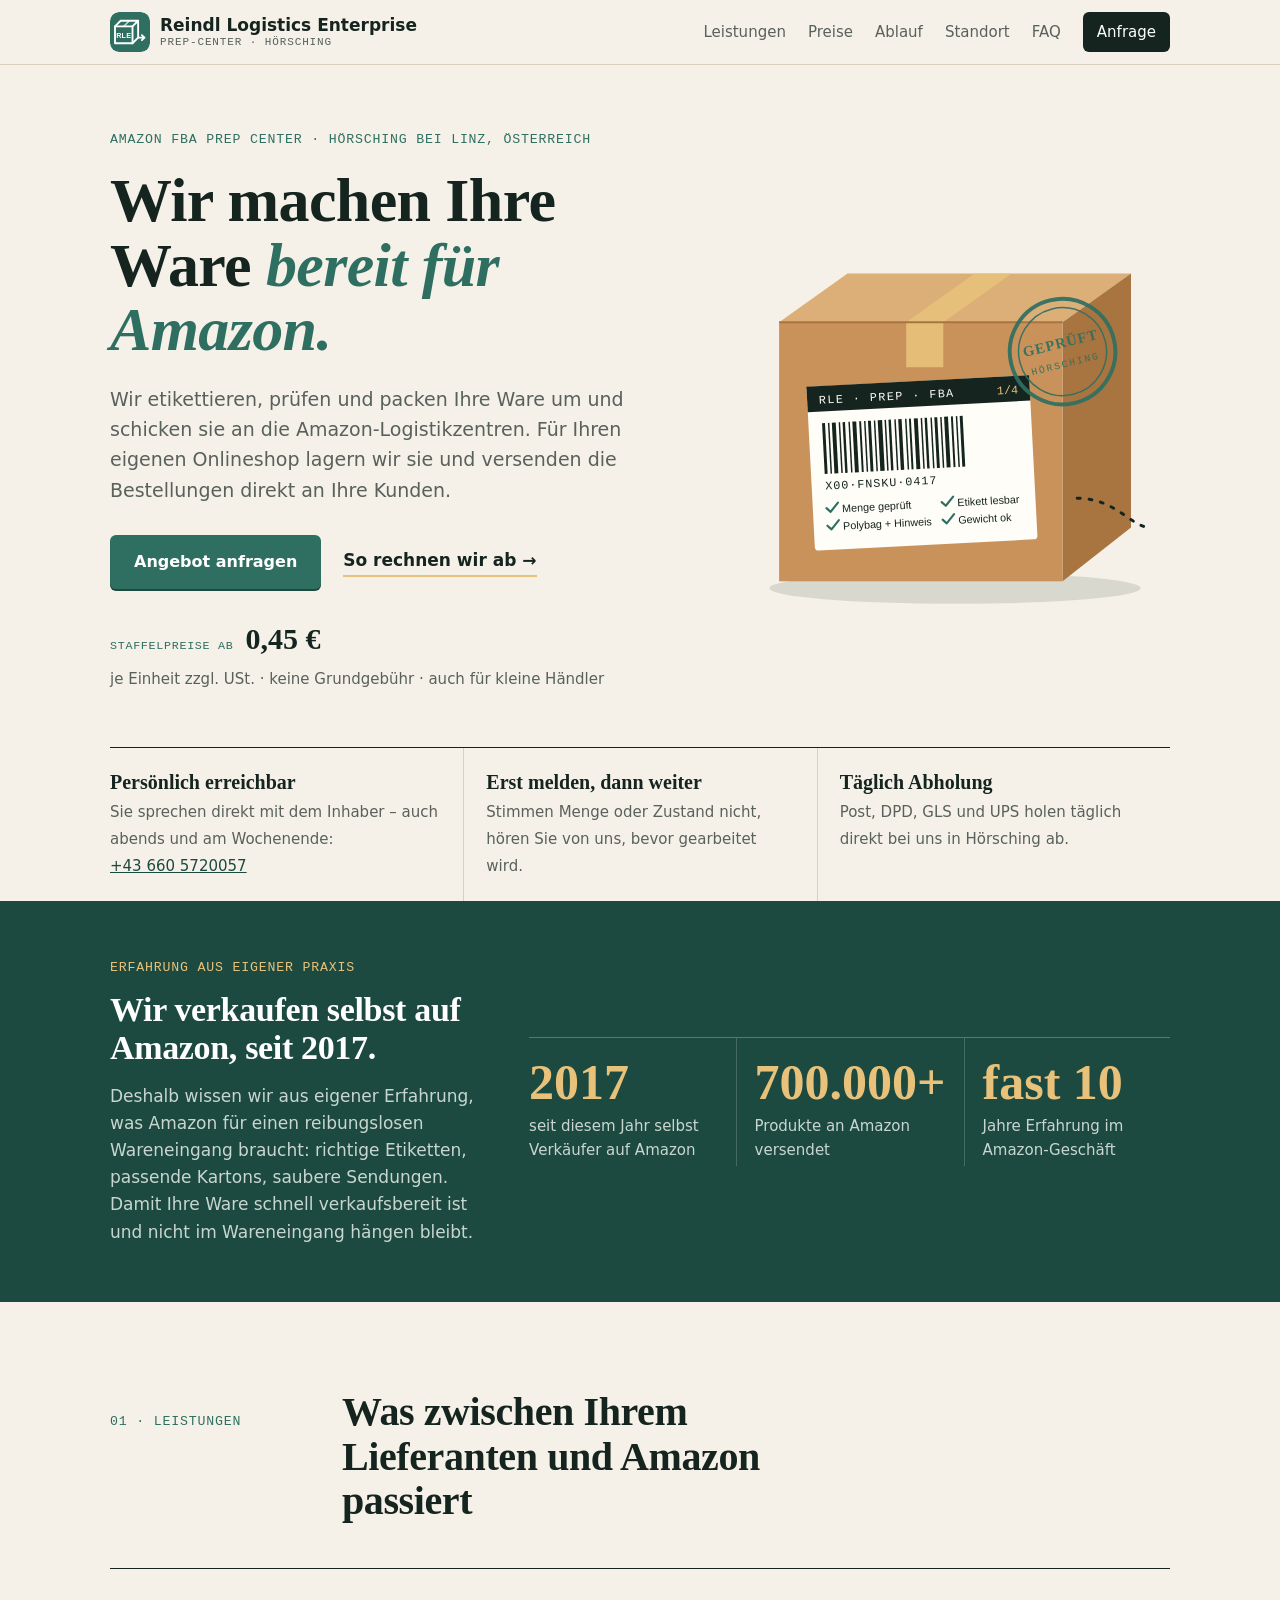
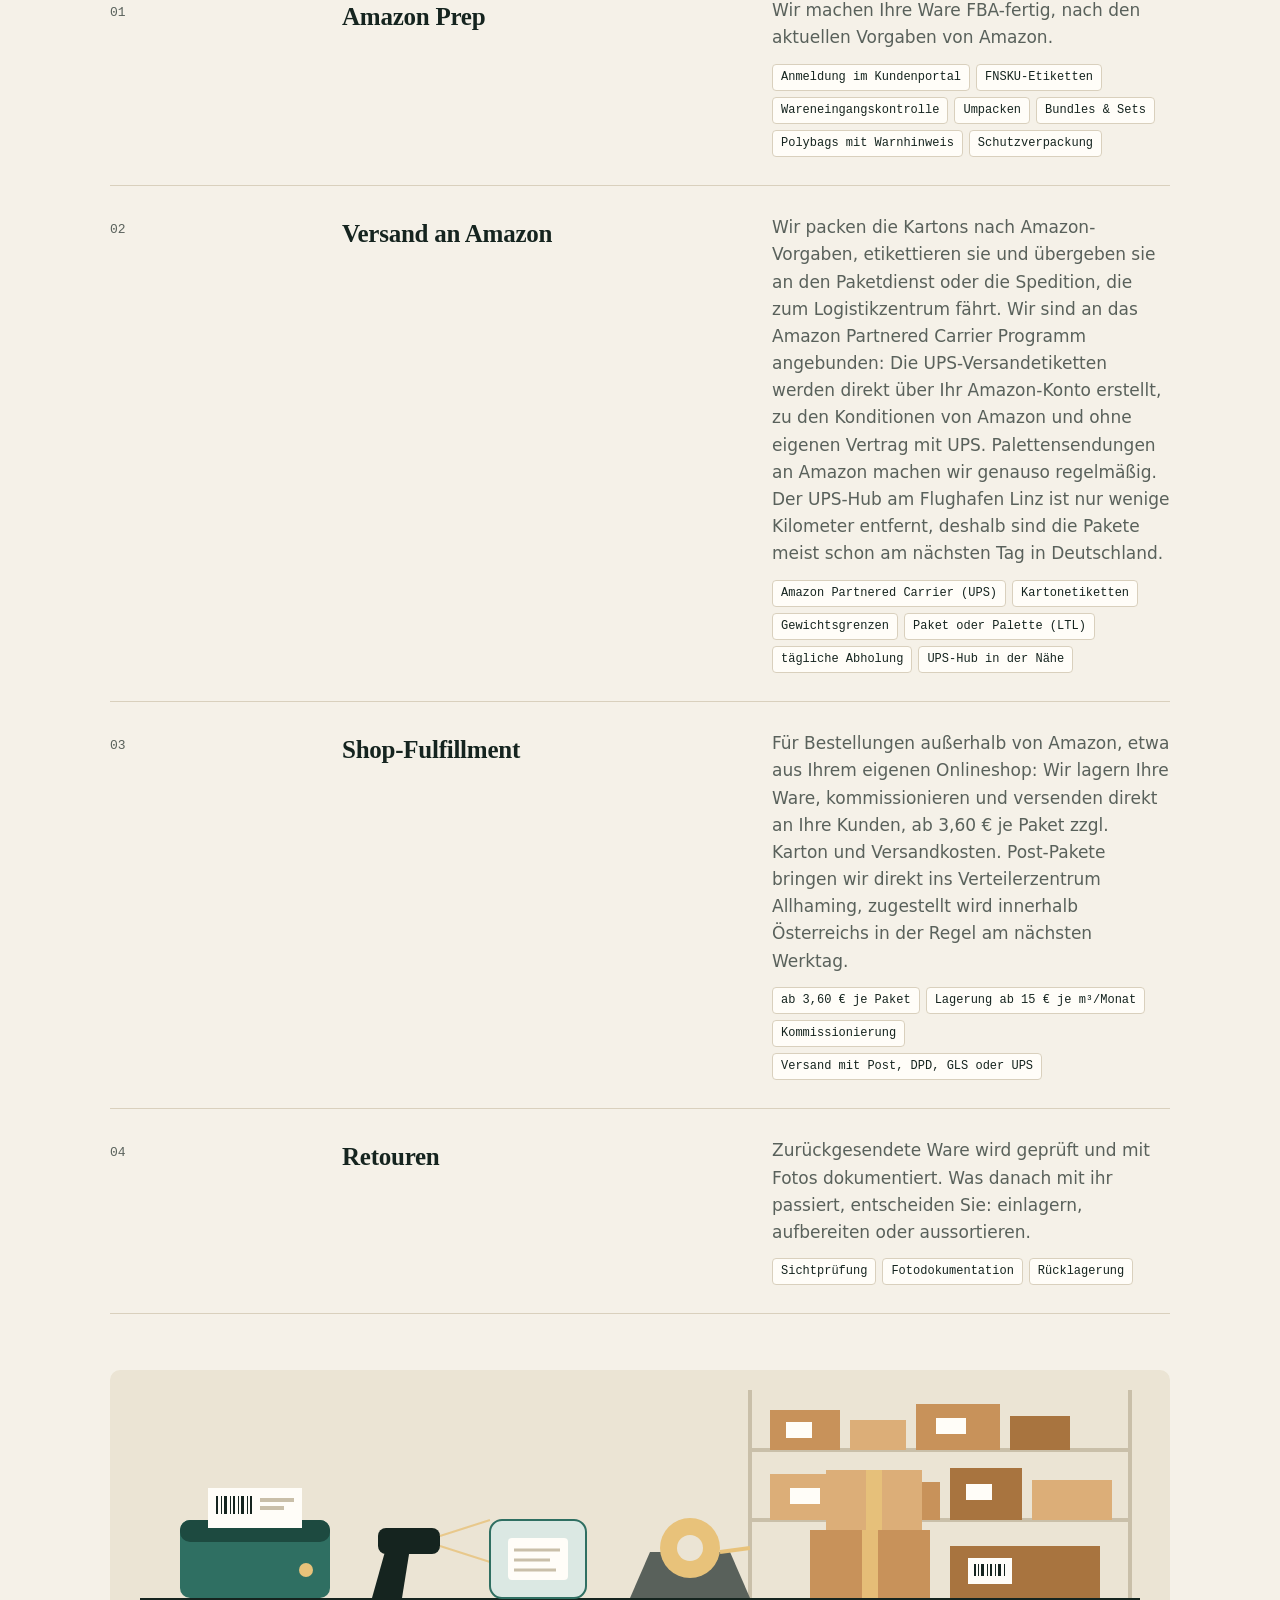
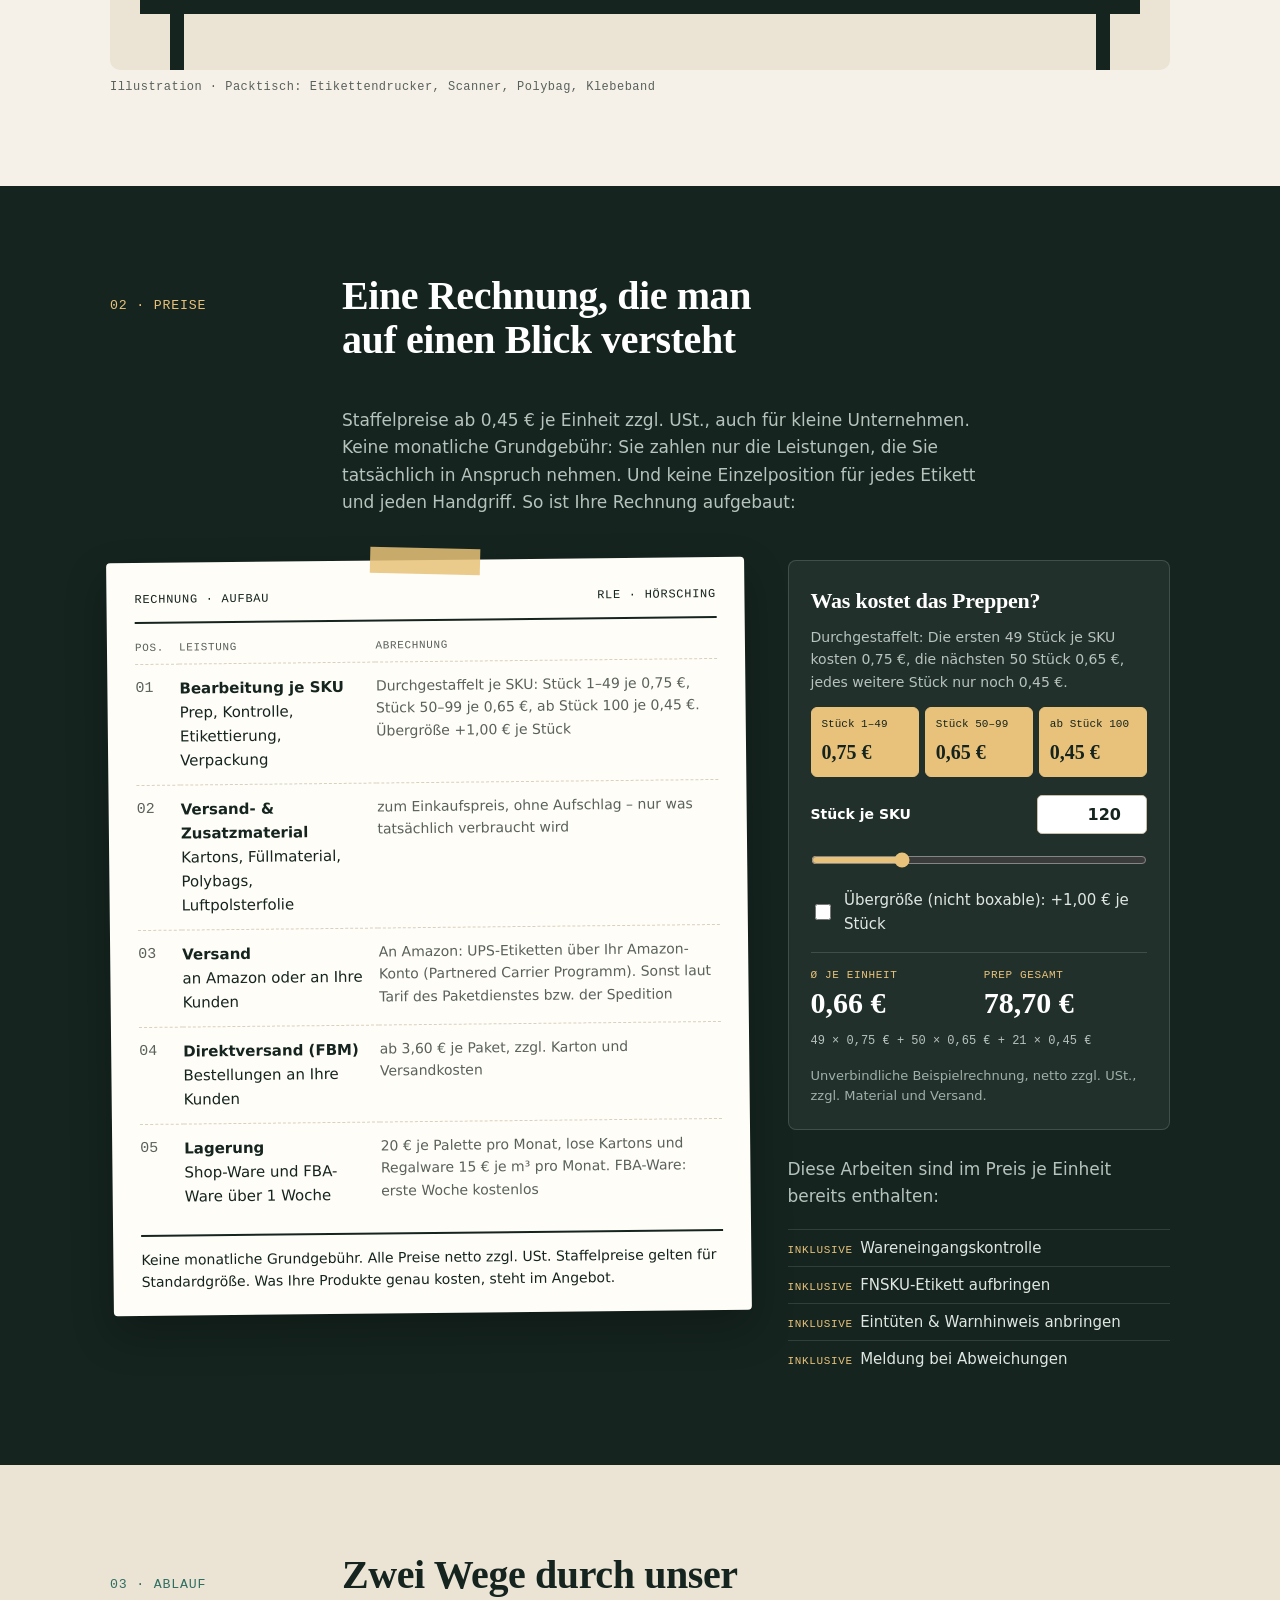
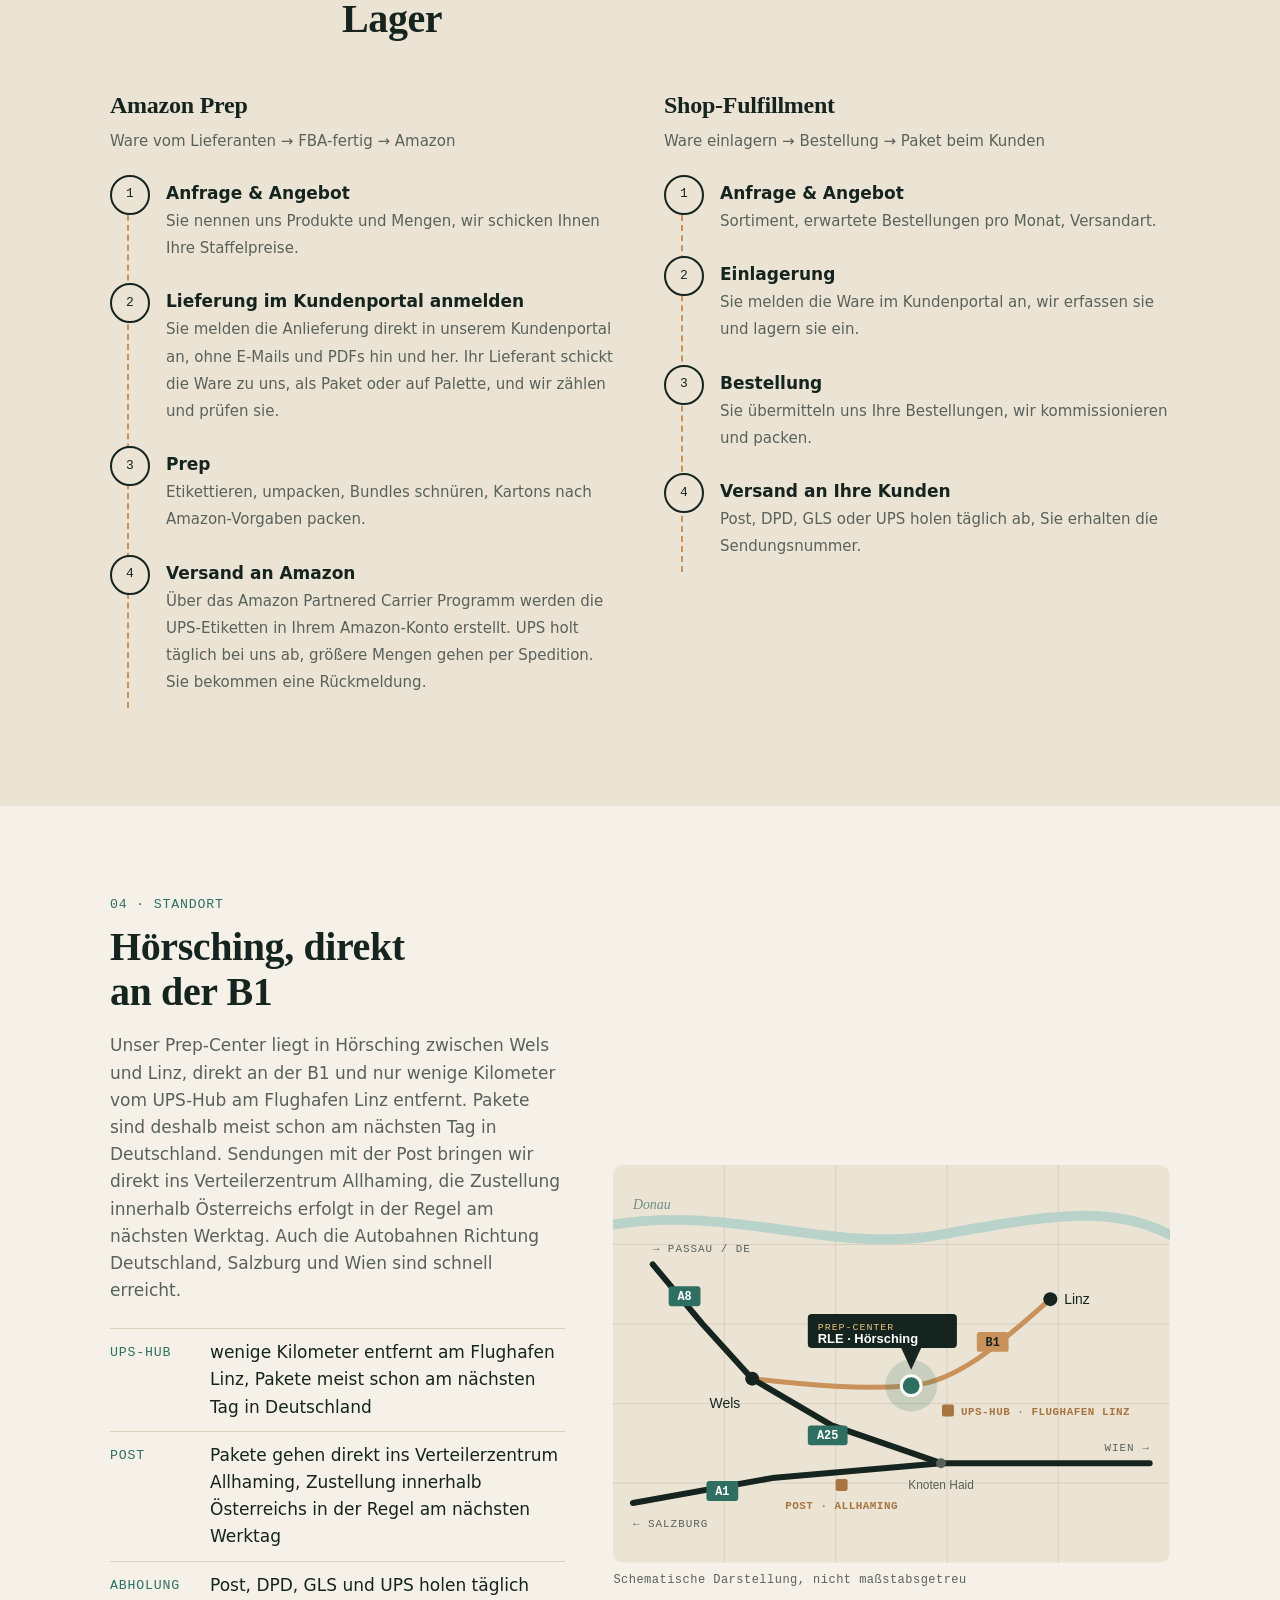
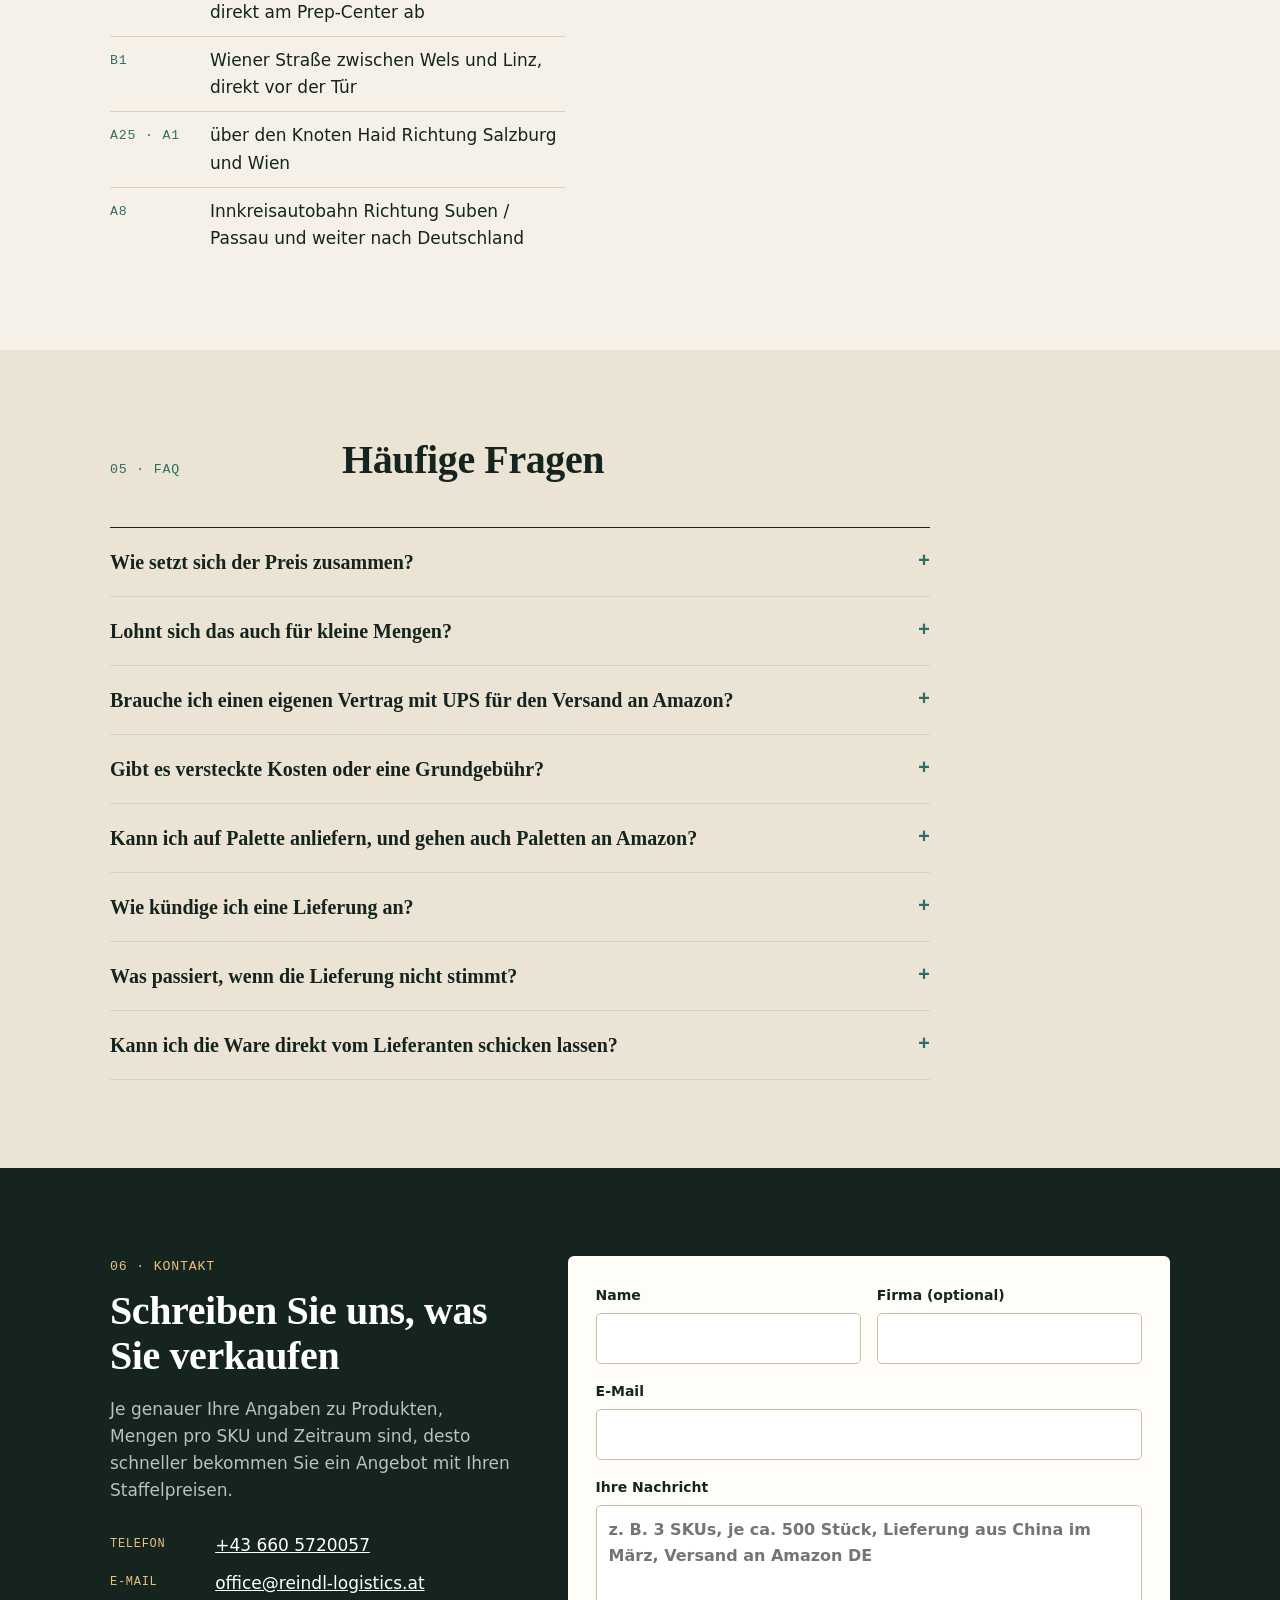
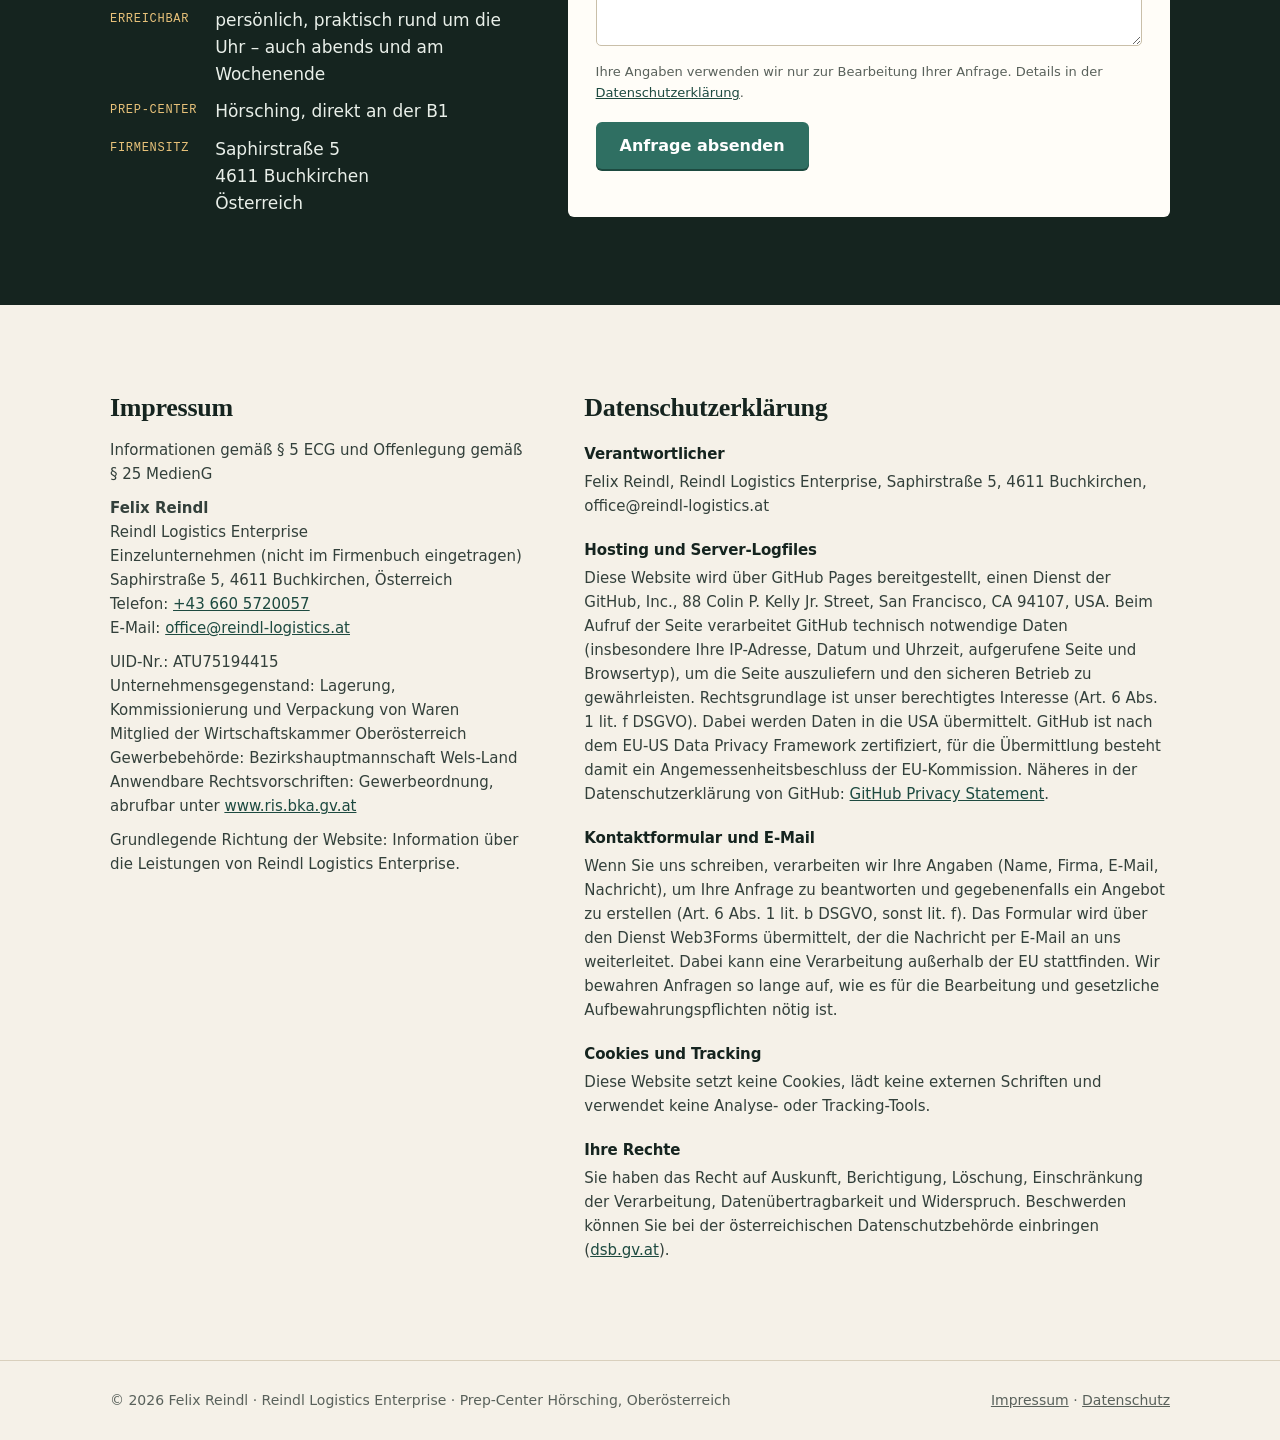
==== commit 6ba99a63: "Lagerung: 20 € je Palette bzw. 15 € je m³ pro Monat Co-Authored-By: Claude Opus 5.5 <noreply@anthrop" ====
--- a/index.html
+++ b/index.html
@@ -391,7 +391,7 @@
           <h3>Shop-Fulfillment</h3>
           <div>
             <p>Für Bestellungen außerhalb von Amazon, etwa aus Ihrem eigenen Onlineshop: Wir lagern Ihre Ware, kommissionieren und versenden direkt an Ihre Kunden, ab 3,60&nbsp;€ je Paket zzgl. Karton und Versandkosten. Post-Pakete bringen wir direkt ins Verteilerzentrum Allhaming, zugestellt wird innerhalb Österreichs in der Regel am nächsten Werktag.</p>
-            <ul class="tags"><li>ab 3,60&nbsp;€ je Paket</li><li>Lagerung ab 10&nbsp;€ je m³/Monat</li><li>Kommissionierung</li><li>Versand mit Post, DPD, GLS oder UPS</li></ul>
+            <ul class="tags"><li>ab 3,60&nbsp;€ je Paket</li><li>Lagerung ab 15&nbsp;€ je m³/Monat</li><li>Kommissionierung</li><li>Versand mit Post, DPD, GLS oder UPS</li></ul>
           </div>
         </li>
         <li>
@@ -474,7 +474,7 @@
               <tr><td>02</td><td><strong>Versand- &amp; Zusatzmaterial</strong>Kartons, Füllmaterial, Polybags, Luftpolsterfolie</td><td class="how">zum Einkaufspreis, ohne Aufschlag – nur was tatsächlich verbraucht wird</td></tr>
               <tr><td>03</td><td><strong>Versand</strong>an Amazon oder an Ihre Kunden</td><td class="how">An Amazon: UPS-Etiketten über Ihr Amazon-Konto (Partnered Carrier Programm). Sonst laut Tarif des Paketdienstes bzw. der Spedition</td></tr>
               <tr><td>04</td><td><strong>Direktversand (FBM)</strong>Bestellungen an Ihre Kunden</td><td class="how">ab 3,60&nbsp;€ je Paket, zzgl. Karton und Versandkosten</td></tr>
-              <tr><td>05</td><td><strong>Lagerung</strong>Shop-Ware und FBA-Ware über 1 Woche</td><td class="how">15&nbsp;€ je Palette pro Monat, lose Kartons und Regalware 10&nbsp;€ je m³ pro Monat. FBA-Ware: erste Woche kostenlos</td></tr>
+              <tr><td>05</td><td><strong>Lagerung</strong>Shop-Ware und FBA-Ware über 1 Woche</td><td class="how">20&nbsp;€ je Palette pro Monat, lose Kartons und Regalware 15&nbsp;€ je m³ pro Monat. FBA-Ware: erste Woche kostenlos</td></tr>
             </tbody>
           </table>
           <p class="inv-note">Keine monatliche Grundgebühr. Alle Preise netto zzgl. USt. Staffelpreise gelten für Standardgröße. Was Ihre Produkte genau kosten, steht im Angebot.</p>
@@ -630,7 +630,7 @@
         <h2>Häufige Fragen</h2>
       </div>
       <div class="faq">
-        <details><summary>Wie setzt sich der Preis zusammen?</summary><p>Aus einer Gebühr je bearbeiteter SKU nach Staffelpreisen, dem Versand- und Zusatzmaterial (Kartons, Füllmaterial, Polybags, Luftpolsterfolie) zum Einkaufspreis und den Frachtkosten für den Versand. Beim Direktversand an Ihre Kunden (FBM) berechnen wir ab 3,60&nbsp;€ je Paket zzgl. Karton und Versandkosten, dazu die Lagerung: 15&nbsp;€ je Palette pro Monat, lose Kartons und Regalware 10&nbsp;€ je Kubikmeter pro Monat. Ware für Amazon (FBA) lagert die erste Woche kostenlos, danach gilt derselbe Lagerpreis. Die Arbeit für Kontrolle, Etikettierung und Verpackung ist in der SKU-Gebühr enthalten, das Material wird separat zum Einkaufspreis verrechnet.</p></details>
+        <details><summary>Wie setzt sich der Preis zusammen?</summary><p>Aus einer Gebühr je bearbeiteter SKU nach Staffelpreisen, dem Versand- und Zusatzmaterial (Kartons, Füllmaterial, Polybags, Luftpolsterfolie) zum Einkaufspreis und den Frachtkosten für den Versand. Beim Direktversand an Ihre Kunden (FBM) berechnen wir ab 3,60&nbsp;€ je Paket zzgl. Karton und Versandkosten, dazu die Lagerung: 20&nbsp;€ je Palette pro Monat, lose Kartons und Regalware 15&nbsp;€ je Kubikmeter pro Monat. Ware für Amazon (FBA) lagert die erste Woche kostenlos, danach gilt derselbe Lagerpreis. Die Arbeit für Kontrolle, Etikettierung und Verpackung ist in der SKU-Gebühr enthalten, das Material wird separat zum Einkaufspreis verrechnet.</p></details>
         <details><summary>Lohnt sich das auch für kleine Mengen?</summary><p>Ja. Unsere Staffelpreise beginnen bei 0,45&nbsp;€ je Einheit zzgl. USt., und wir arbeiten bewusst auch mit kleinen Unternehmen und Einsteigern. Je größer die Menge pro SKU, desto günstiger wird es. Ihren genauen Preis nennen wir Ihnen im Angebot.</p></details>
         <details><summary>Brauche ich einen eigenen Vertrag mit UPS für den Versand an Amazon?</summary><p>Nein. Wir sind an das Amazon Partnered Carrier Programm angebunden. Die UPS-Versandetiketten werden direkt über Ihr Amazon-Konto zu den Konditionen von Amazon erstellt und dort abgerechnet. UPS holt die Sendungen täglich bei uns ab.</p></details>
         <details><summary>Gibt es versteckte Kosten oder eine Grundgebühr?</summary><p>Nein. Es gibt keine monatliche Grundgebühr, verrechnet wird nur, was Sie tatsächlich in Anspruch nehmen. Alle Positionen stehen vorab im Angebot. Zusätzliche Arbeiten, die nicht vereinbart waren, etwa das Aufbereiten beschädigter Ware, machen wir nur nach Rücksprache mit Ihnen.</p></details>
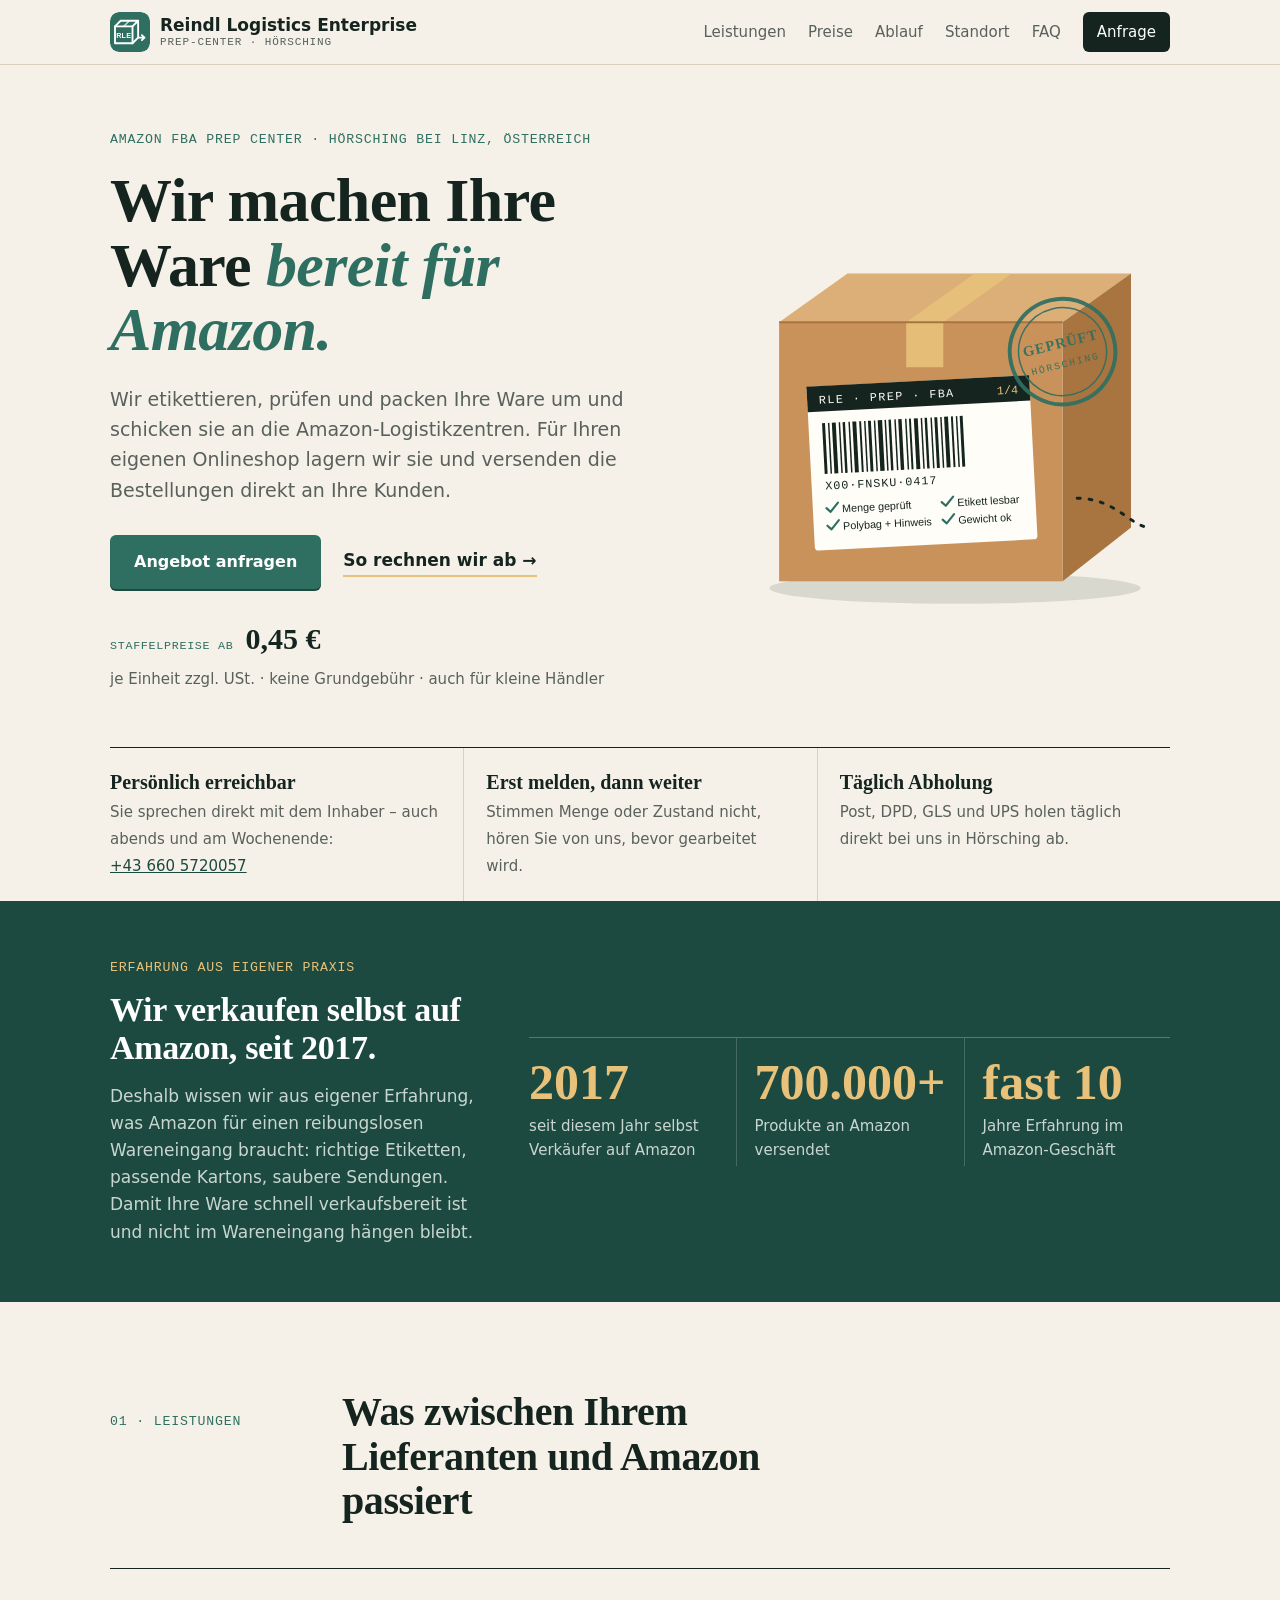
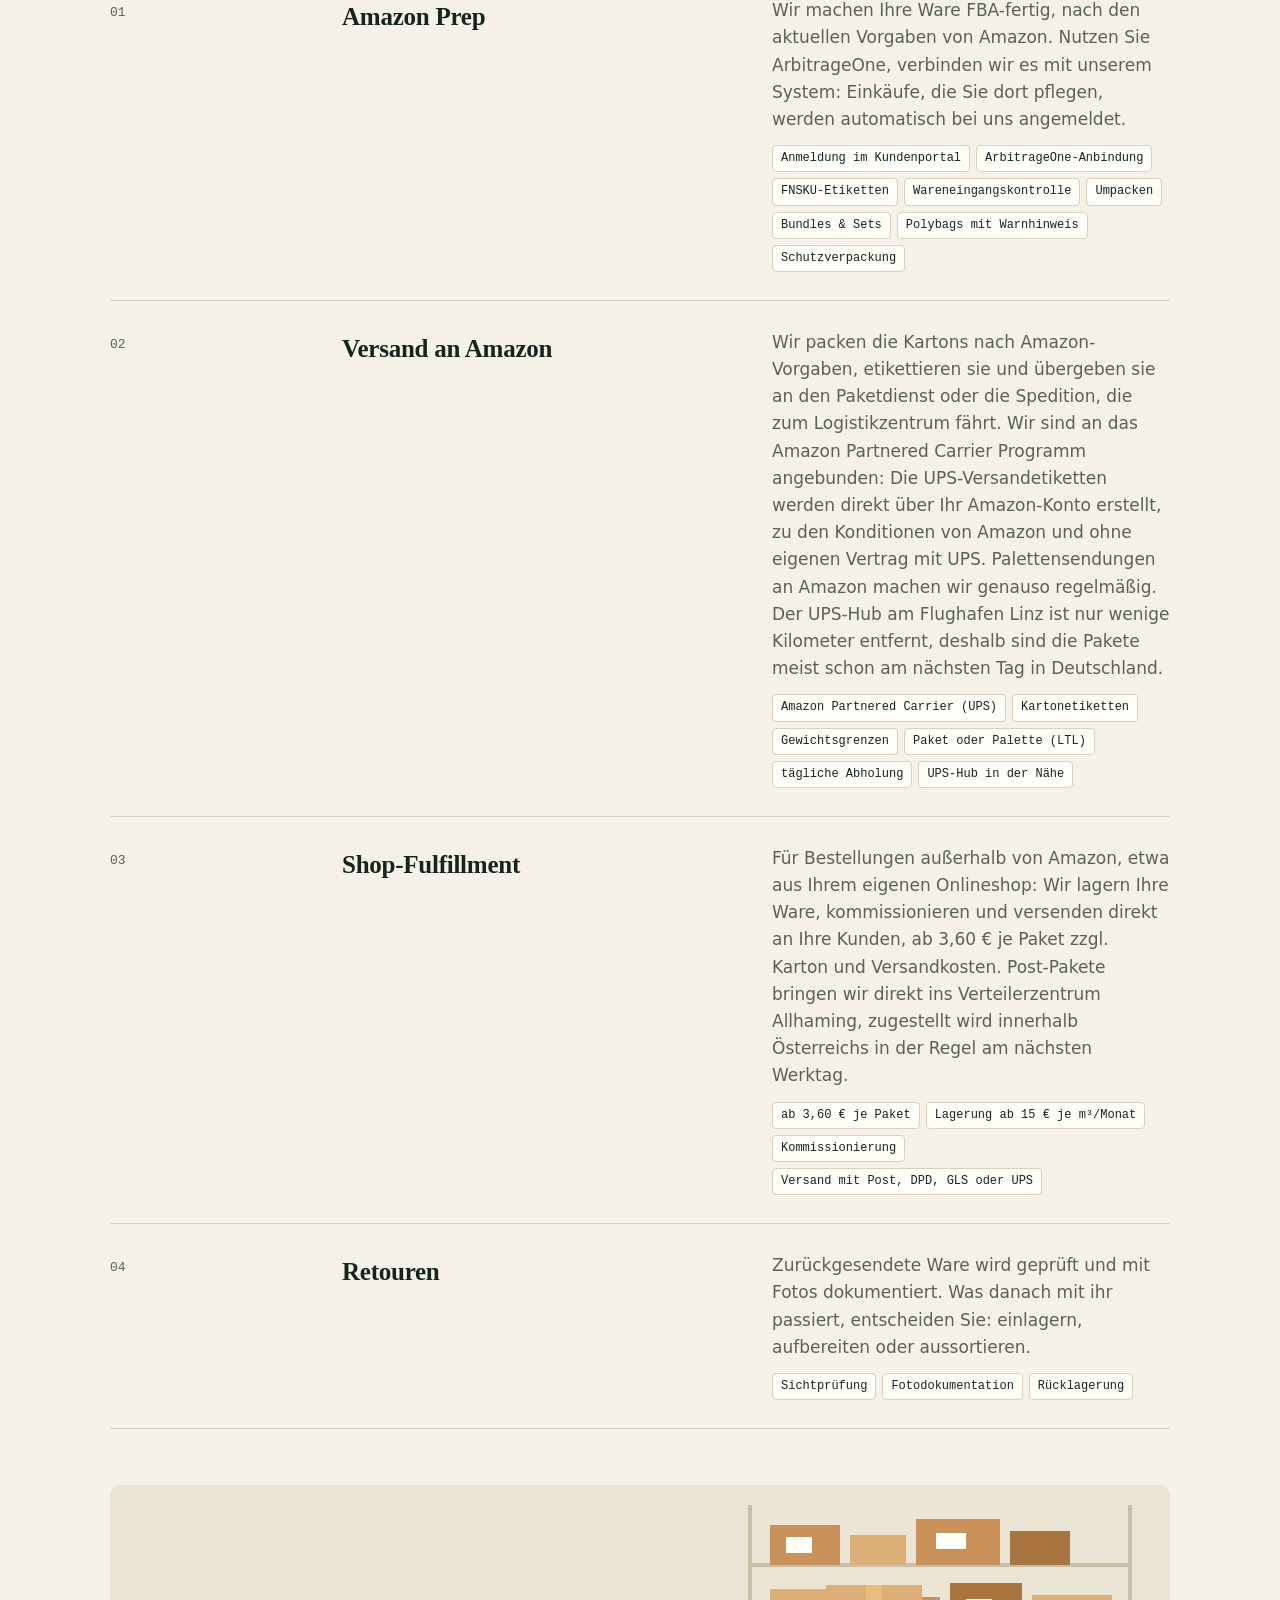
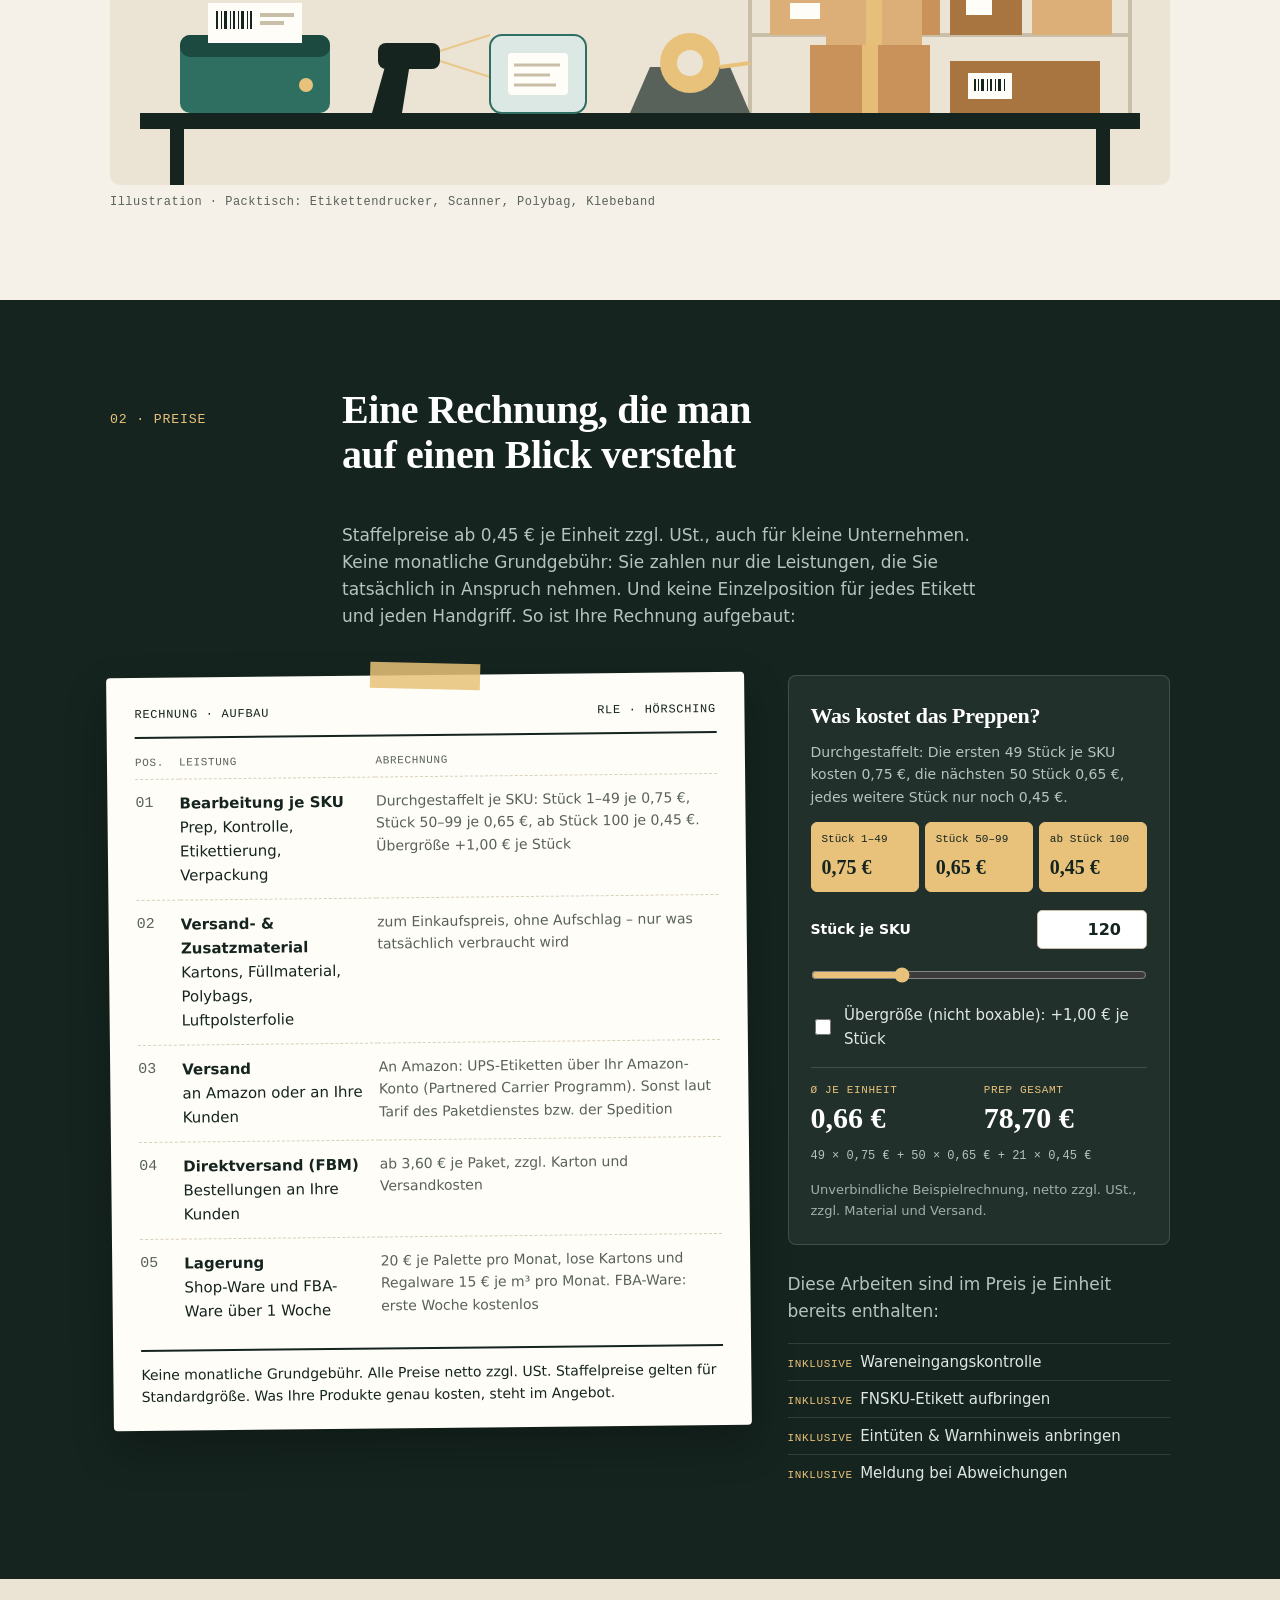
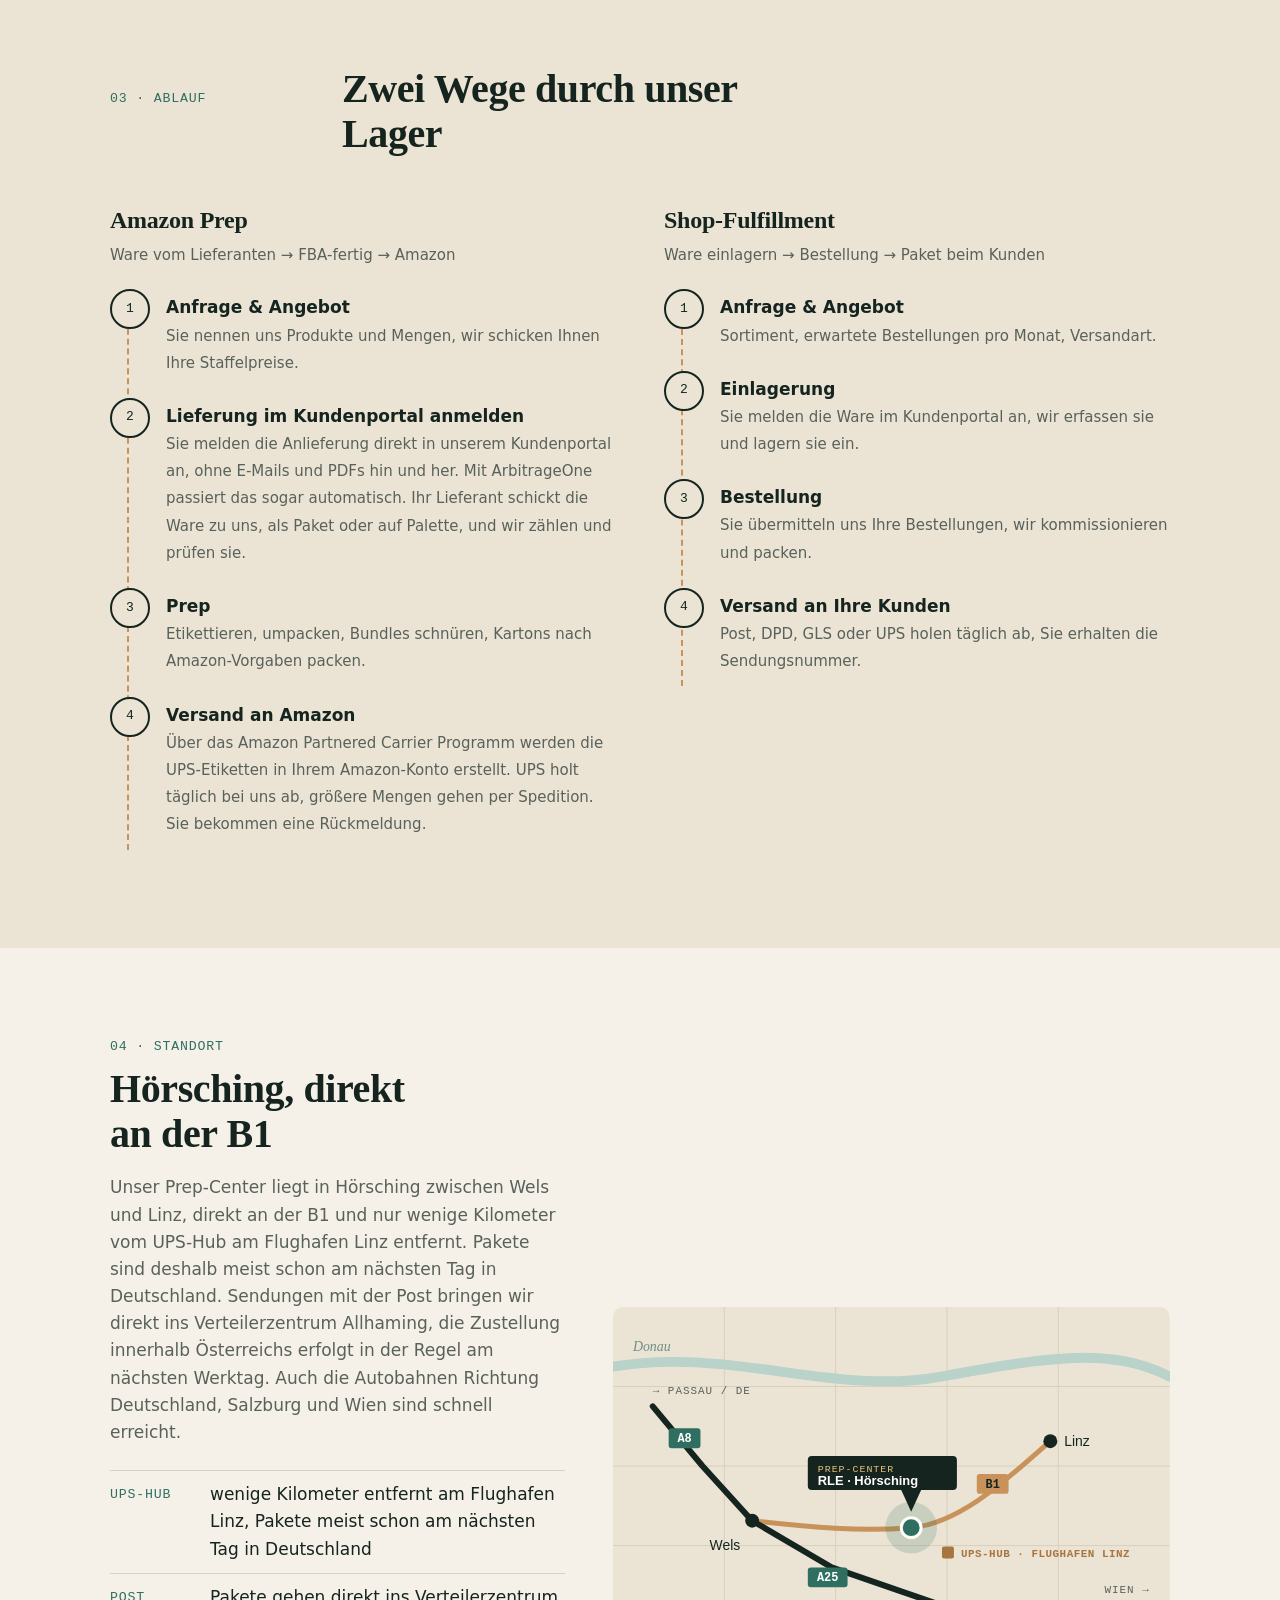
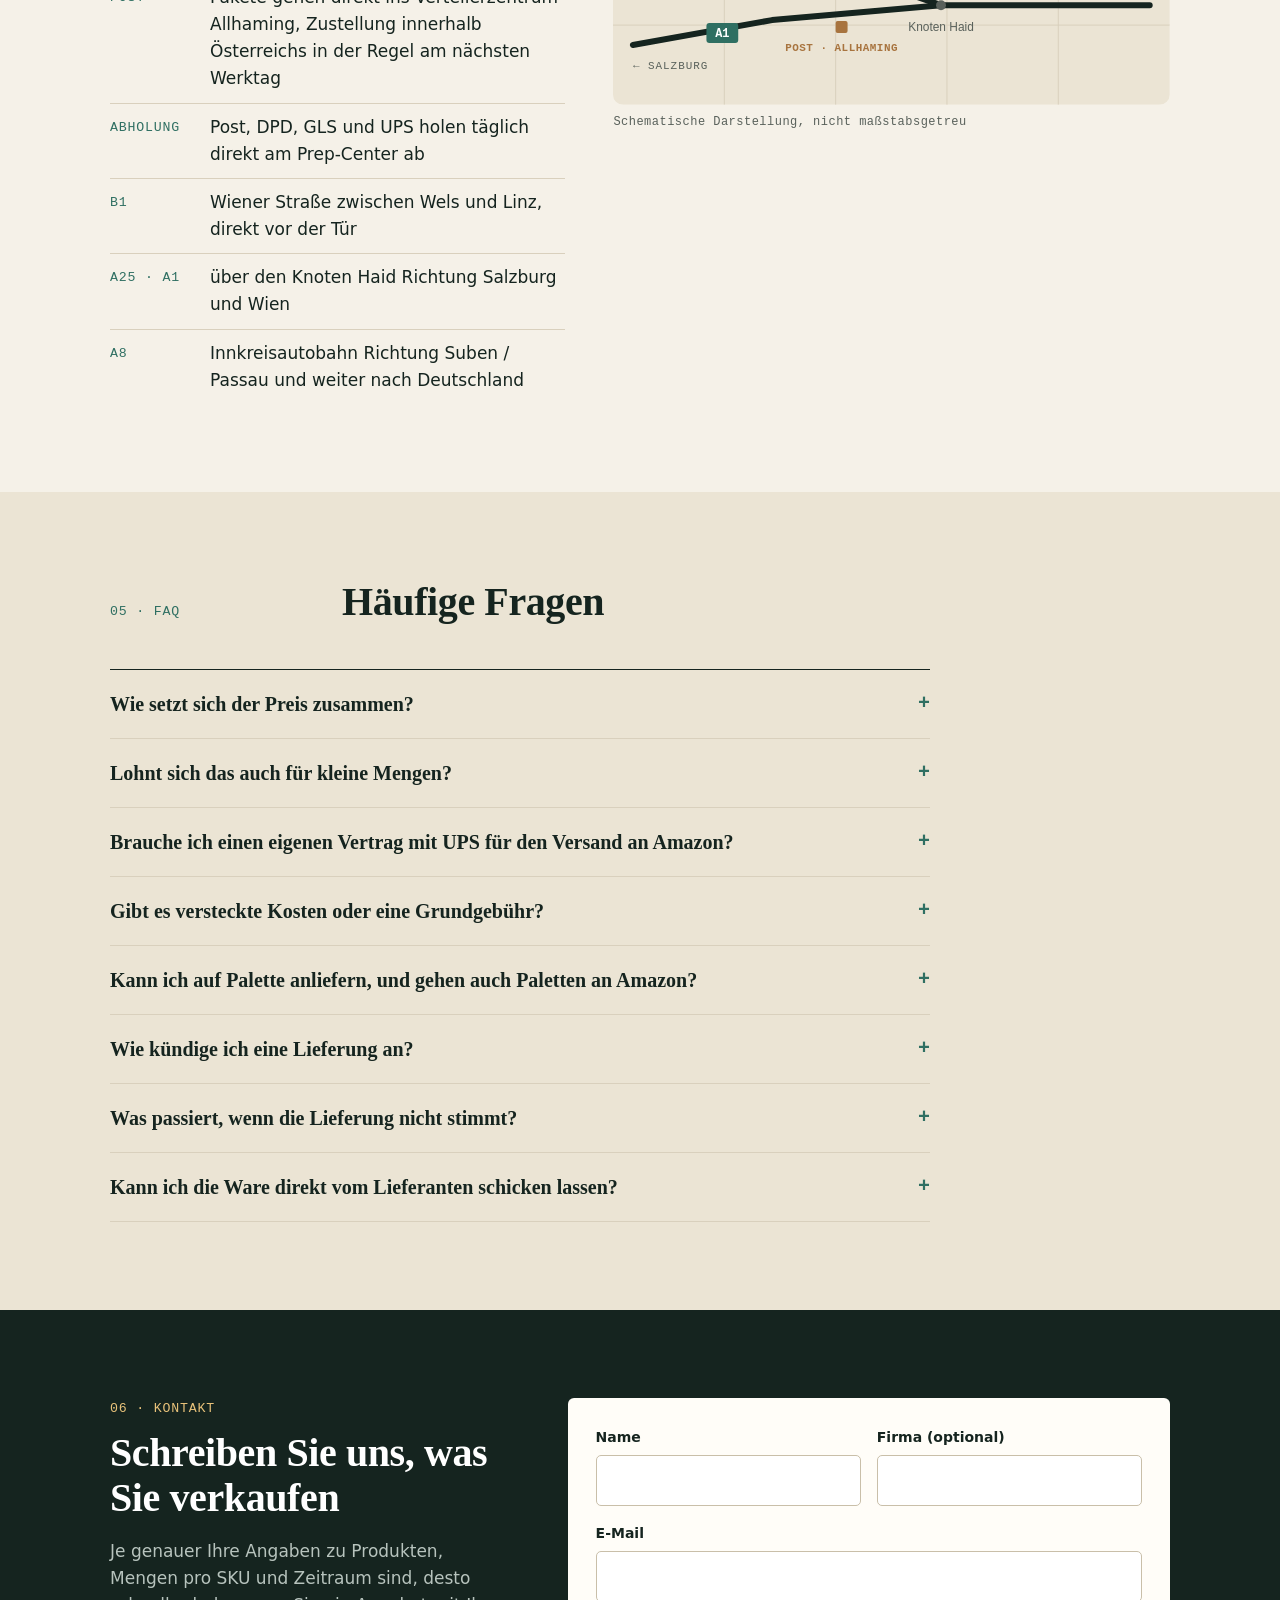
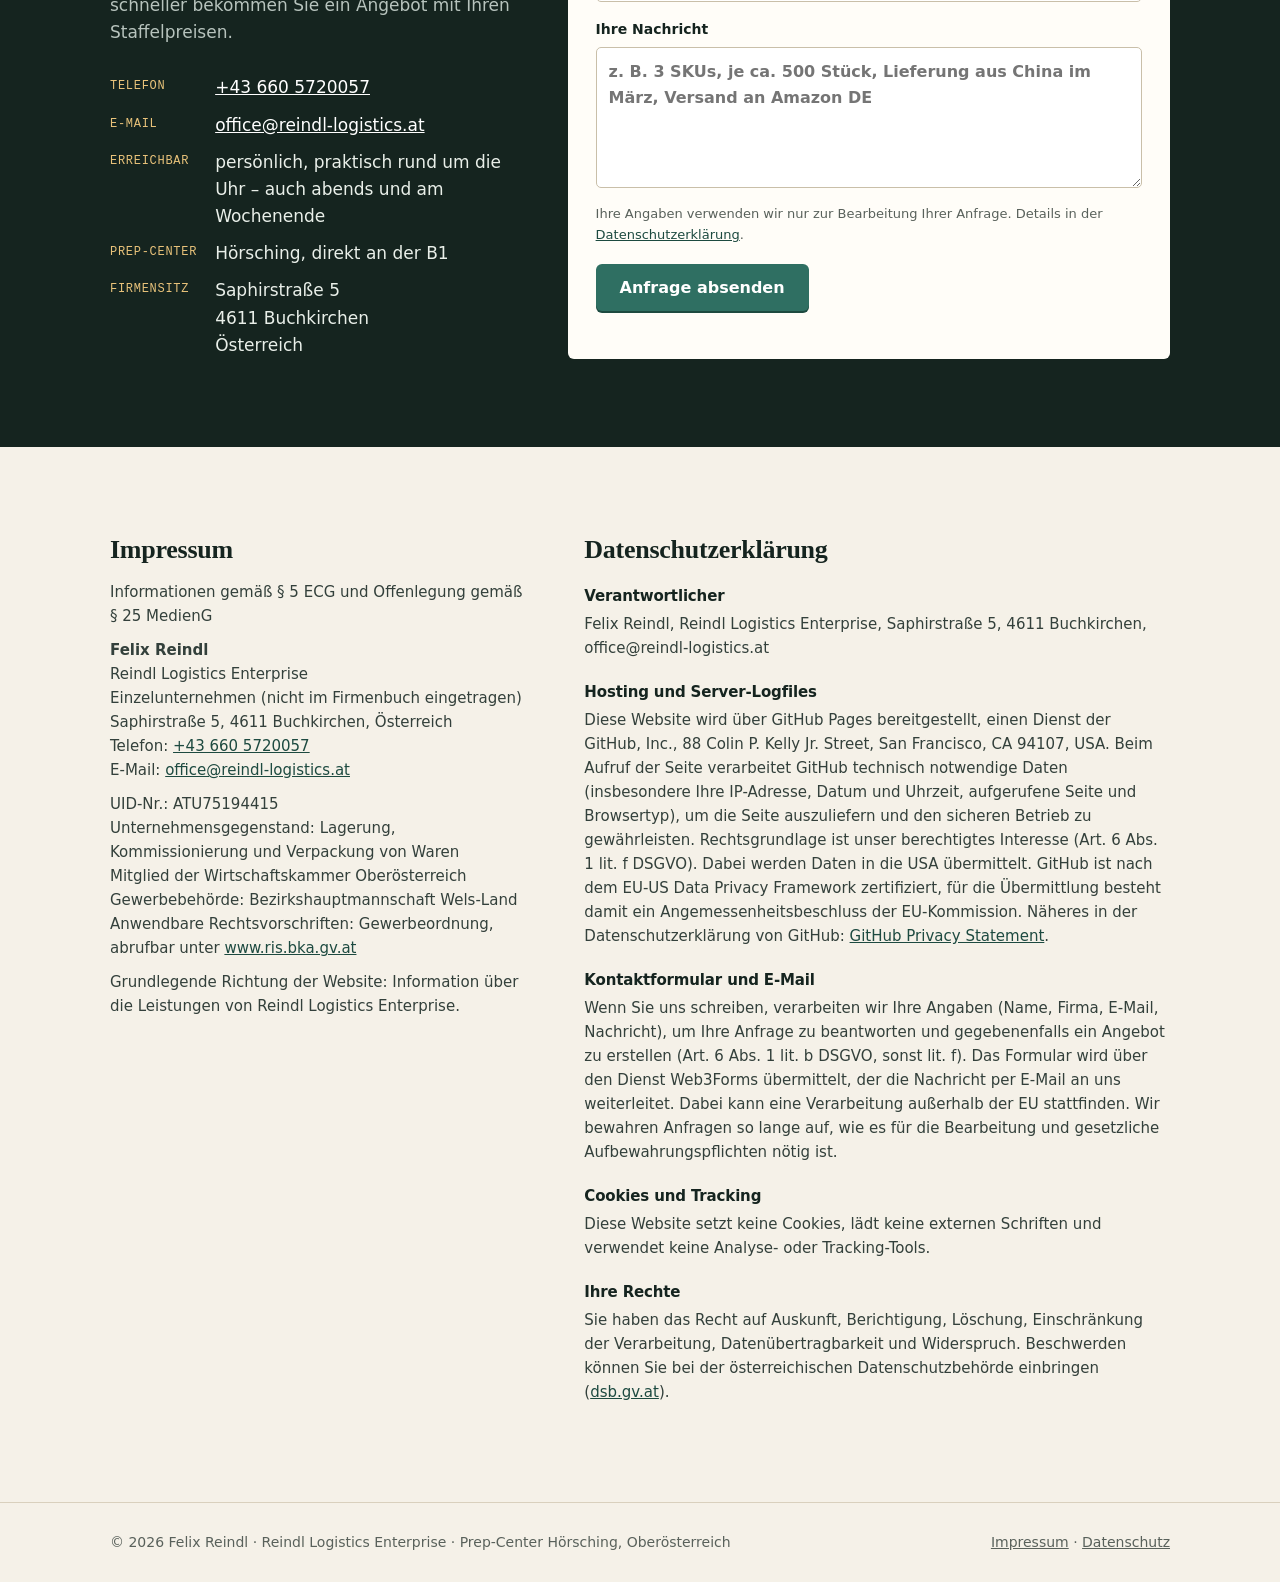
==== commit e5ad4156: "ArbitrageOne-Anbindung ergänzt Co-Authored-By: Claude Opus 5.5 <noreply@anthropic.com>" ====
--- a/index.html
+++ b/index.html
@@ -374,8 +374,8 @@
           <span class="num">01</span>
           <h3>Amazon Prep</h3>
           <div>
-            <p>Wir machen Ihre Ware FBA-fertig, nach den aktuellen Vorgaben von Amazon.</p>
-            <ul class="tags"><li>Anmeldung im Kundenportal</li><li>FNSKU-Etiketten</li><li>Wareneingangskontrolle</li><li>Umpacken</li><li>Bundles &amp; Sets</li><li>Polybags mit Warnhinweis</li><li>Schutzverpackung</li></ul>
+            <p>Wir machen Ihre Ware FBA-fertig, nach den aktuellen Vorgaben von Amazon. Nutzen Sie ArbitrageOne, verbinden wir es mit unserem System: Einkäufe, die Sie dort pflegen, werden automatisch bei uns angemeldet.</p>
+            <ul class="tags"><li>Anmeldung im Kundenportal</li><li>ArbitrageOne-Anbindung</li><li>FNSKU-Etiketten</li><li>Wareneingangskontrolle</li><li>Umpacken</li><li>Bundles &amp; Sets</li><li>Polybags mit Warnhinweis</li><li>Schutzverpackung</li></ul>
           </div>
         </li>
         <li>
@@ -528,7 +528,7 @@
           <p>Ware vom Lieferanten → FBA-fertig → Amazon</p>
           <ol>
             <li data-n="1"><strong>Anfrage &amp; Angebot</strong><span>Sie nennen uns Produkte und Mengen, wir schicken Ihnen Ihre Staffelpreise.</span></li>
-            <li data-n="2"><strong>Lieferung im Kundenportal anmelden</strong><span>Sie melden die Anlieferung direkt in unserem Kundenportal an, ohne E-Mails und PDFs hin und her. Ihr Lieferant schickt die Ware zu uns, als Paket oder auf Palette, und wir zählen und prüfen sie.</span></li>
+            <li data-n="2"><strong>Lieferung im Kundenportal anmelden</strong><span>Sie melden die Anlieferung direkt in unserem Kundenportal an, ohne E-Mails und PDFs hin und her. Mit ArbitrageOne passiert das sogar automatisch. Ihr Lieferant schickt die Ware zu uns, als Paket oder auf Palette, und wir zählen und prüfen sie.</span></li>
             <li data-n="3"><strong>Prep</strong><span>Etikettieren, umpacken, Bundles schnüren, Kartons nach Amazon-Vorgaben packen.</span></li>
             <li data-n="4"><strong>Versand an Amazon</strong><span>Über das Amazon Partnered Carrier Programm werden die UPS-Etiketten in Ihrem Amazon-Konto erstellt. UPS holt täglich bei uns ab, größere Mengen gehen per Spedition. Sie bekommen eine Rückmeldung.</span></li>
           </ol>
@@ -635,7 +635,7 @@
         <details><summary>Brauche ich einen eigenen Vertrag mit UPS für den Versand an Amazon?</summary><p>Nein. Wir sind an das Amazon Partnered Carrier Programm angebunden. Die UPS-Versandetiketten werden direkt über Ihr Amazon-Konto zu den Konditionen von Amazon erstellt und dort abgerechnet. UPS holt die Sendungen täglich bei uns ab.</p></details>
         <details><summary>Gibt es versteckte Kosten oder eine Grundgebühr?</summary><p>Nein. Es gibt keine monatliche Grundgebühr, verrechnet wird nur, was Sie tatsächlich in Anspruch nehmen. Alle Positionen stehen vorab im Angebot. Zusätzliche Arbeiten, die nicht vereinbart waren, etwa das Aufbereiten beschädigter Ware, machen wir nur nach Rücksprache mit Ihnen.</p></details>
         <details><summary>Kann ich auf Palette anliefern, und gehen auch Paletten an Amazon?</summary><p>Ja, beides. Palettenanlieferungen bei uns sind kein Problem, und Palettensendungen an die Amazon-Logistikzentren machen wir regelmäßig. Melden Sie die Anlieferung einfach im Kundenportal an.</p></details>
-        <details><summary>Wie kündige ich eine Lieferung an?</summary><p>Über unser Kundenportal. Wir arbeiten mit der Prep-Software PrepBusiness, und Sie bekommen dort mit Beginn der Zusammenarbeit einen eigenen Zugang. Darin melden Sie Ihre Anlieferungen mit Produkten und Mengen direkt an. Listen per E-Mail oder PDF sind nicht nötig. Bitte melden Sie Lieferungen vorab an, vor allem größere Mengen, damit wir Platz und Zeit einplanen können.</p></details>
+        <details><summary>Wie kündige ich eine Lieferung an?</summary><p>Über unser Kundenportal. Wir arbeiten mit der Prep-Software PrepBusiness, und Sie bekommen dort mit Beginn der Zusammenarbeit einen eigenen Zugang. Darin melden Sie Ihre Anlieferungen mit Produkten und Mengen direkt an. Listen per E-Mail oder PDF sind nicht nötig. Arbeiten Sie mit ArbitrageOne, lässt sich unser System damit verbinden: Einkäufe, die Sie in ArbitrageOne pflegen, werden dann automatisch bei uns angemeldet. Bitte melden Sie Lieferungen vorab an, vor allem größere Mengen, damit wir Platz und Zeit einplanen können.</p></details>
         <details><summary>Was passiert, wenn die Lieferung nicht stimmt?</summary><p>Weichen Menge oder Zustand von Ihrer Ankündigung ab, melden wir uns mit Fotos bei Ihnen, bevor wir weiterarbeiten.</p></details>
         <details><summary>Kann ich die Ware direkt vom Lieferanten schicken lassen?</summary><p>Ja. Die Lieferadresse unseres Prep-Centers in Hörsching bekommen Sie mit dem Angebot. Geben Sie sie Ihrem Lieferanten an und melden Sie die Sendung im Kundenportal an.</p></details>
       </div>
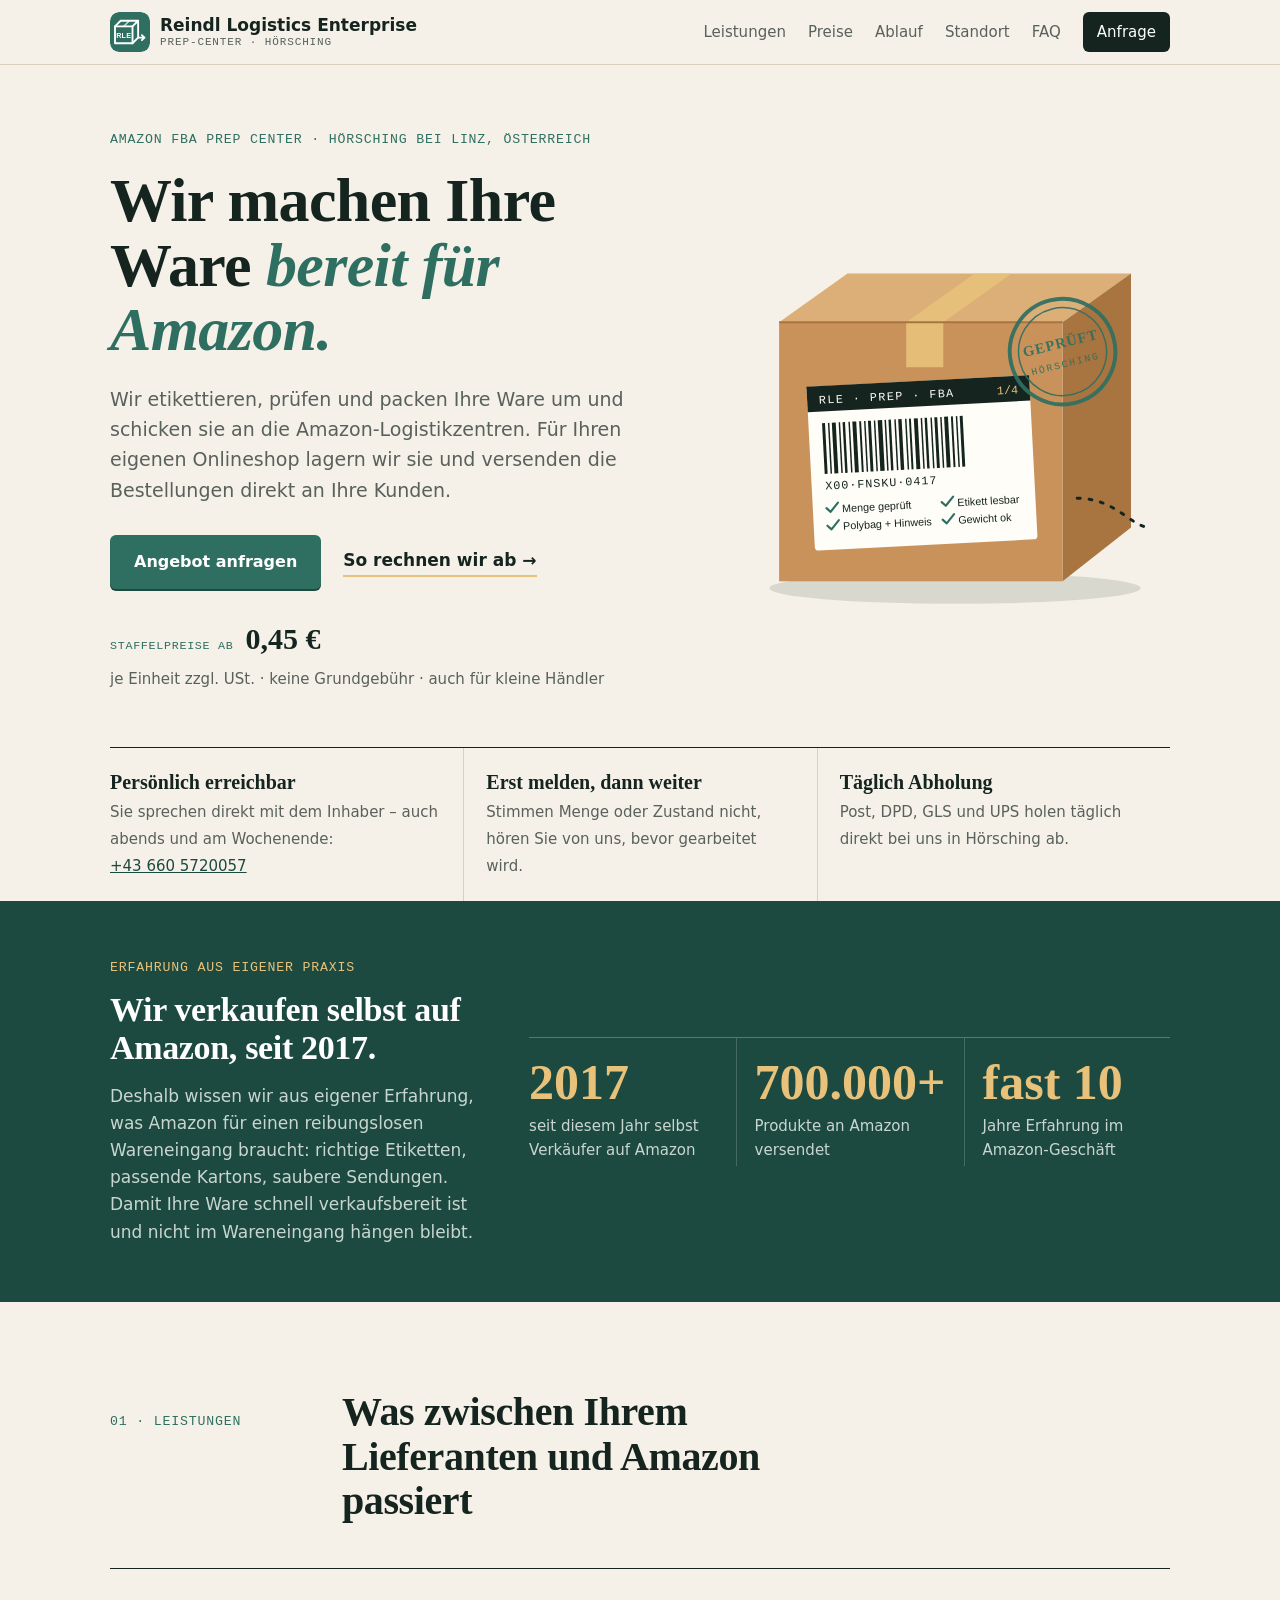
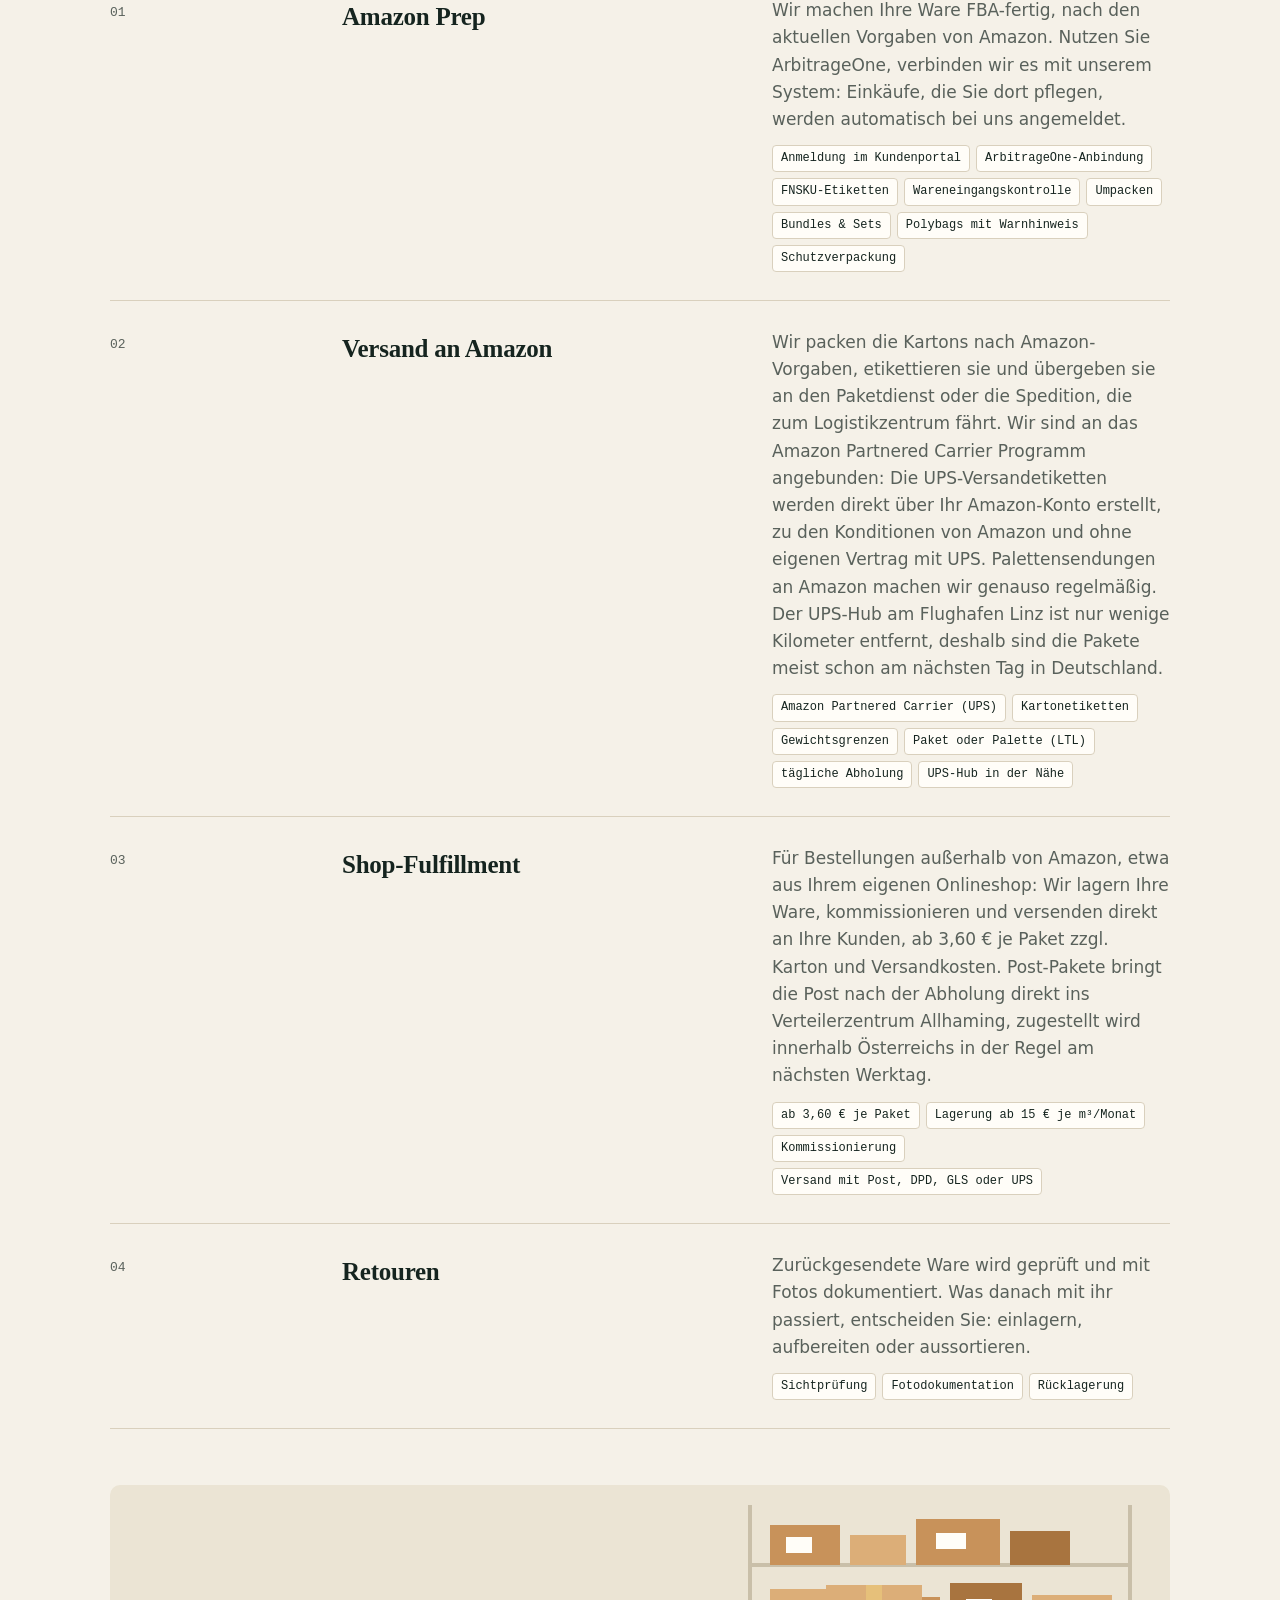
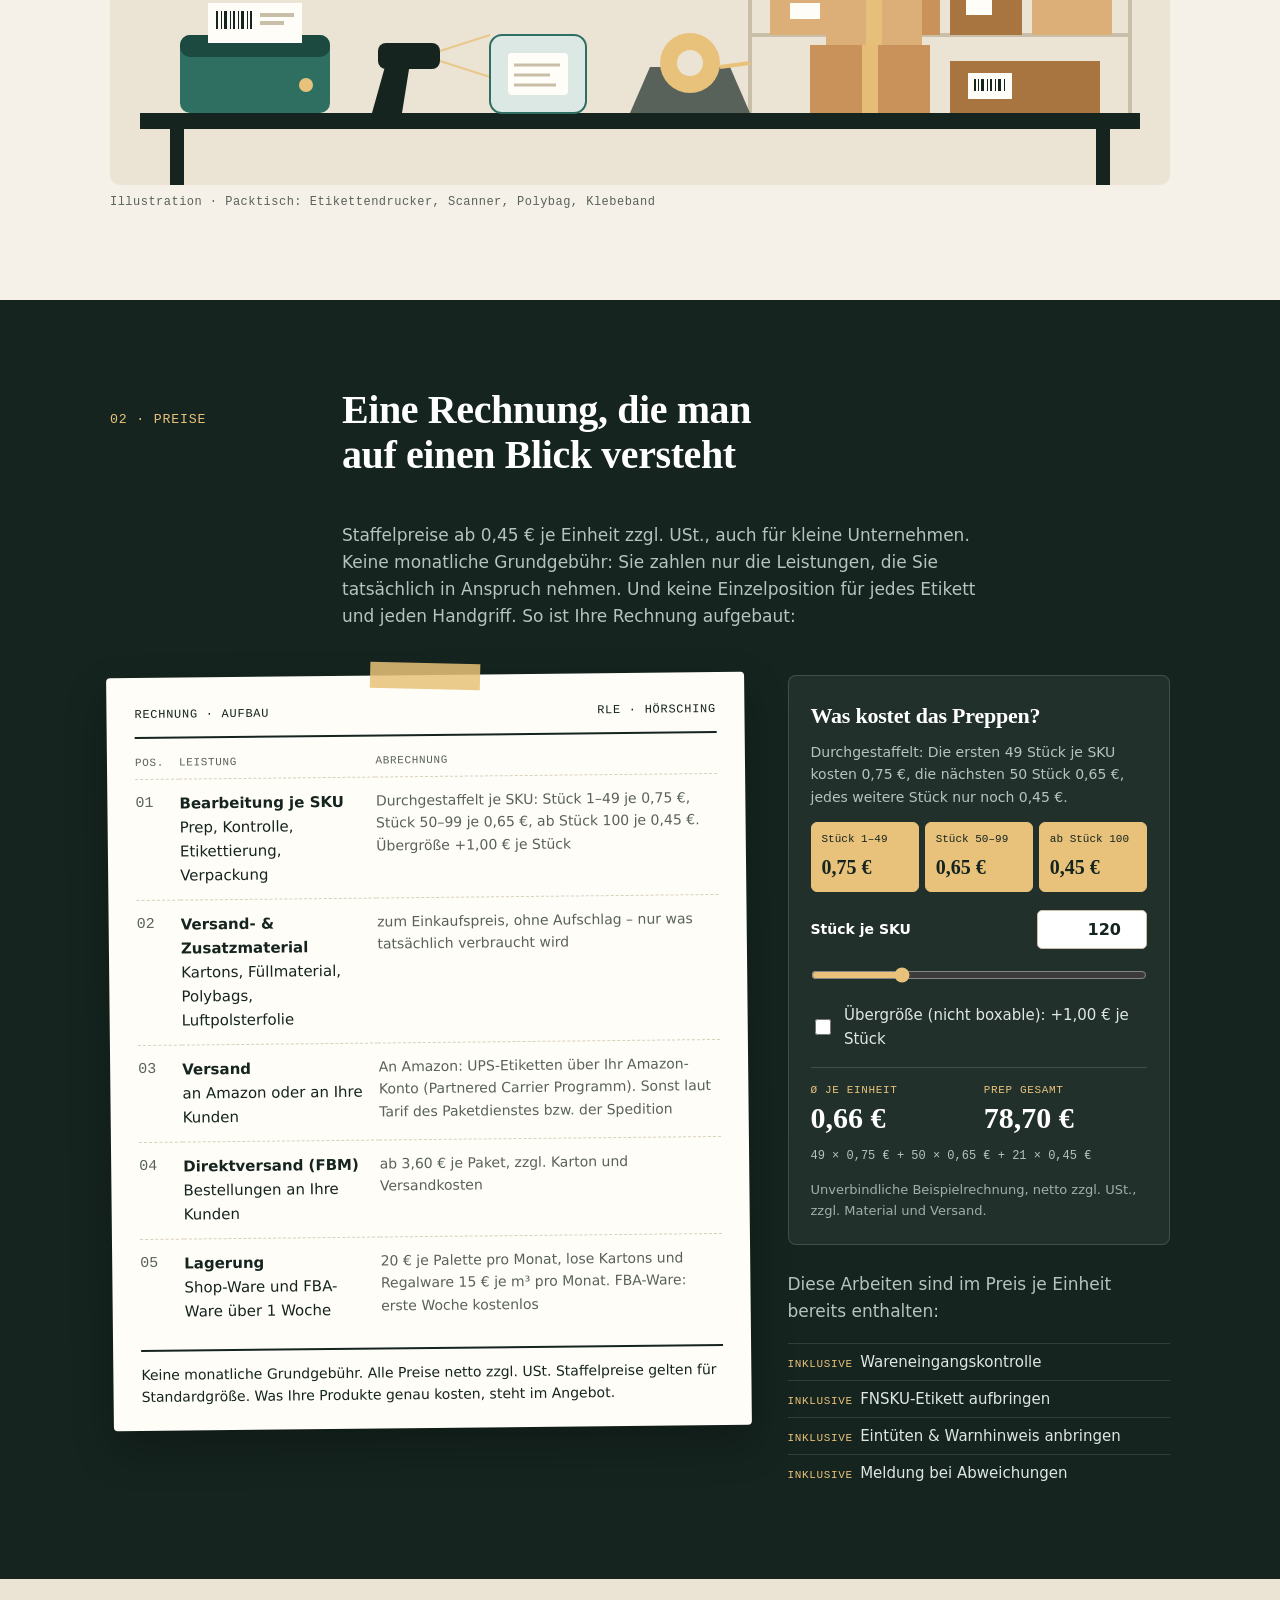
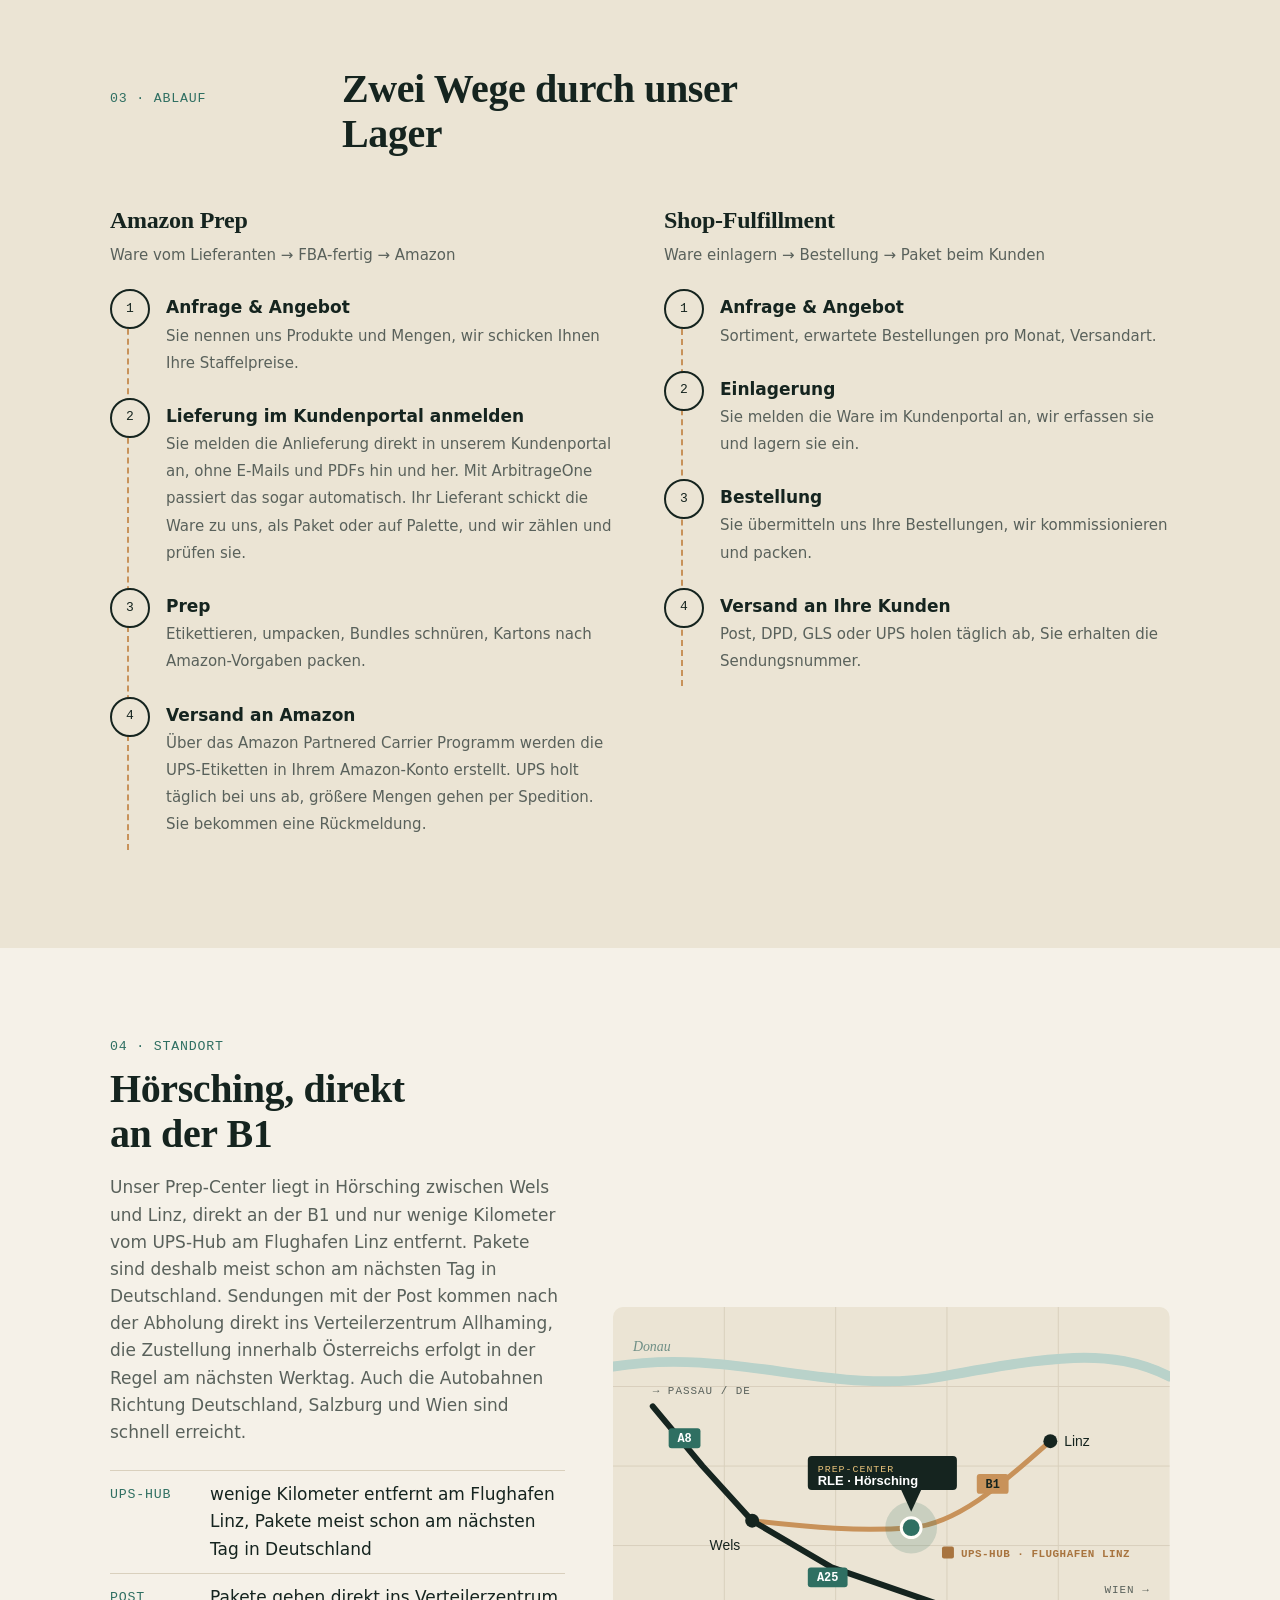
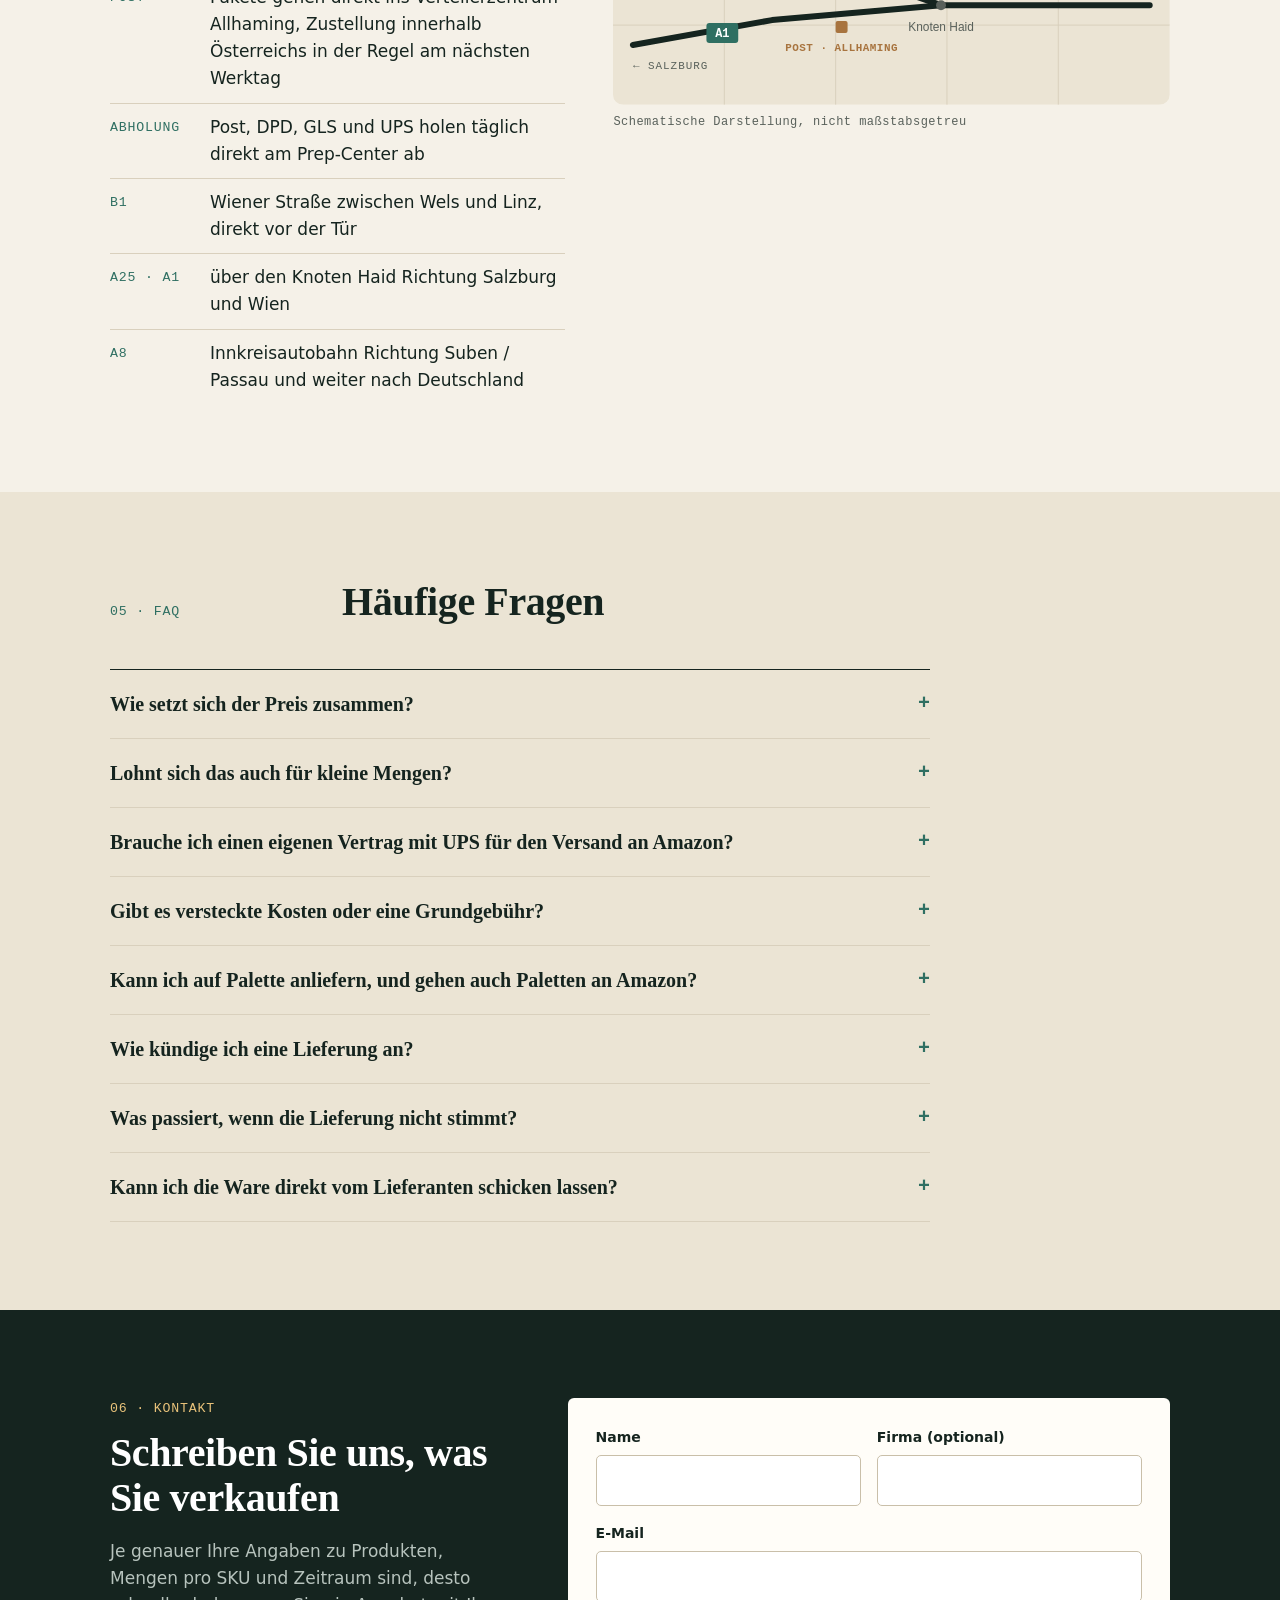
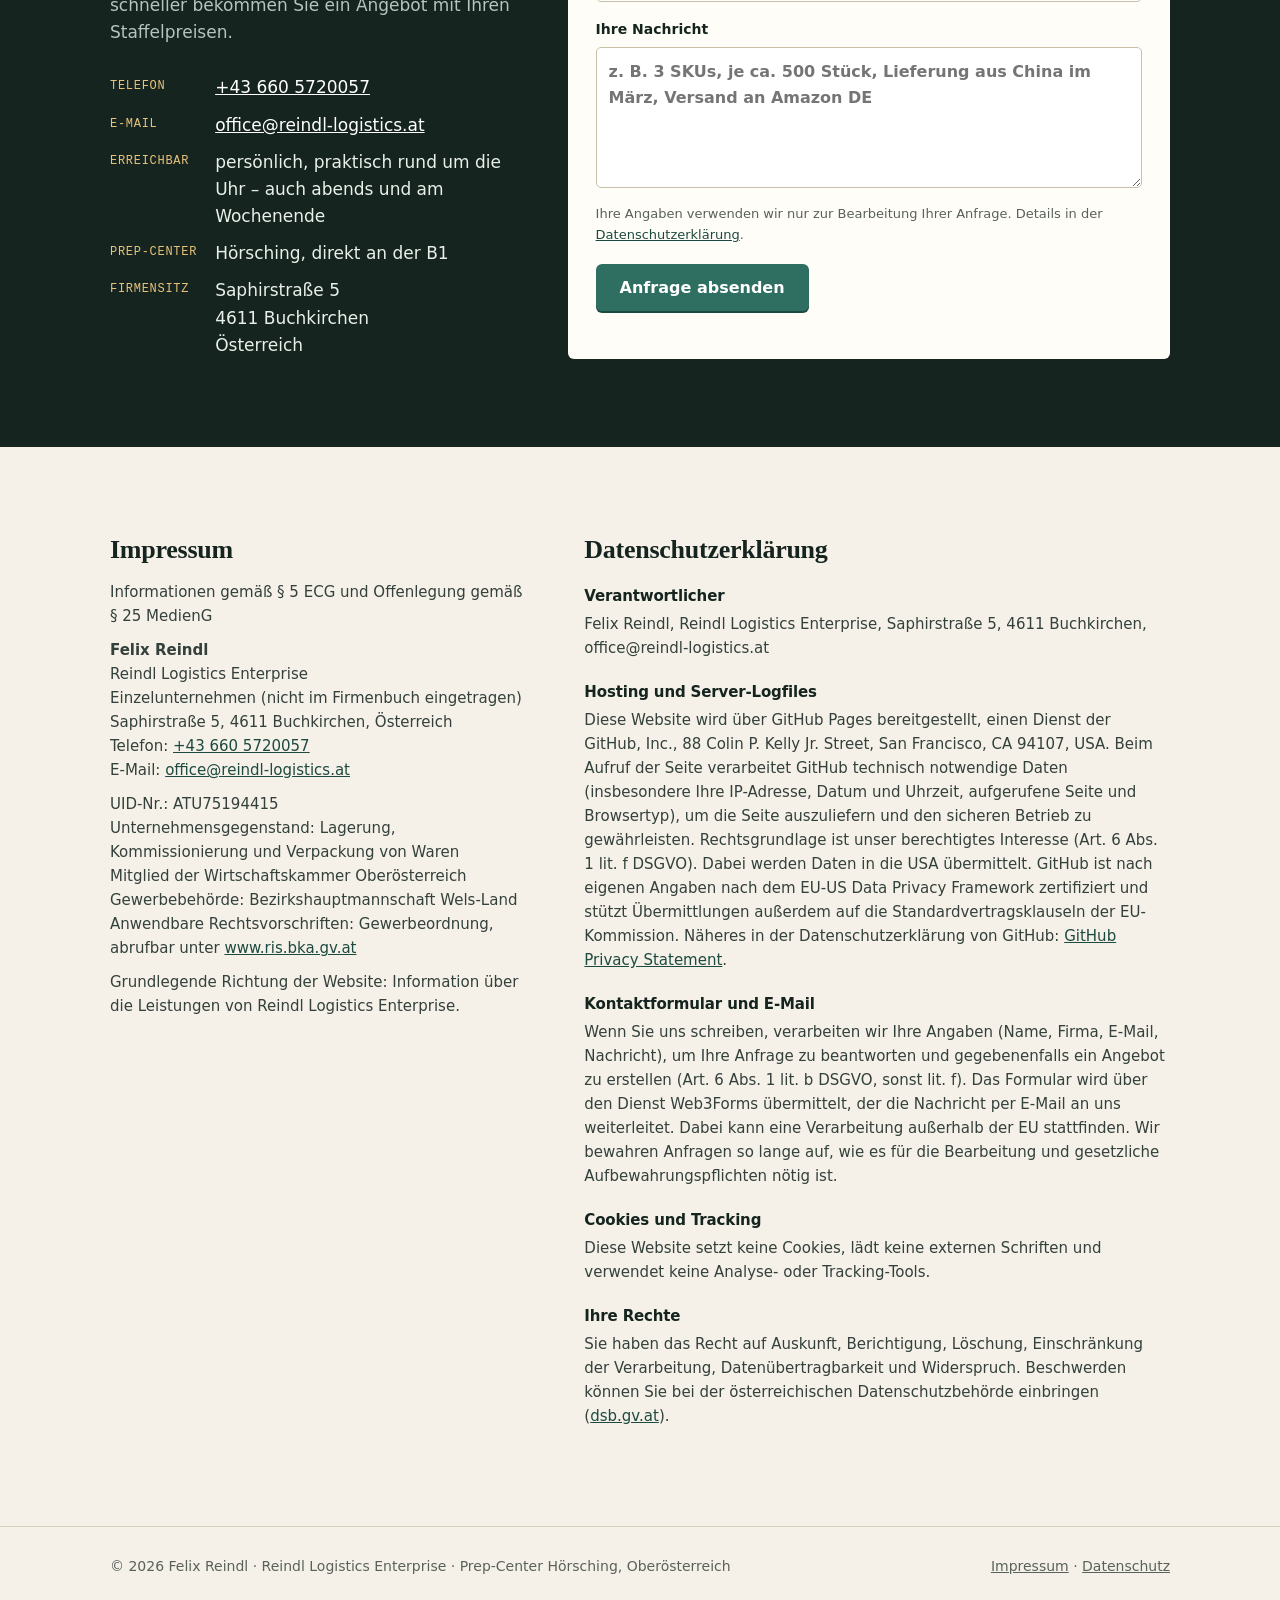
==== commit 43163ee3: "Post/Allhaming richtiggestellt, GitHub-Datenschutzhinweis belegt formuliert Co-Authored-By: Claude O" ====
--- a/index.html
+++ b/index.html
@@ -390,7 +390,7 @@
           <span class="num">03</span>
           <h3>Shop-Fulfillment</h3>
           <div>
-            <p>Für Bestellungen außerhalb von Amazon, etwa aus Ihrem eigenen Onlineshop: Wir lagern Ihre Ware, kommissionieren und versenden direkt an Ihre Kunden, ab 3,60&nbsp;€ je Paket zzgl. Karton und Versandkosten. Post-Pakete bringen wir direkt ins Verteilerzentrum Allhaming, zugestellt wird innerhalb Österreichs in der Regel am nächsten Werktag.</p>
+            <p>Für Bestellungen außerhalb von Amazon, etwa aus Ihrem eigenen Onlineshop: Wir lagern Ihre Ware, kommissionieren und versenden direkt an Ihre Kunden, ab 3,60&nbsp;€ je Paket zzgl. Karton und Versandkosten. Post-Pakete bringt die Post nach der Abholung direkt ins Verteilerzentrum Allhaming, zugestellt wird innerhalb Österreichs in der Regel am nächsten Werktag.</p>
             <ul class="tags"><li>ab 3,60&nbsp;€ je Paket</li><li>Lagerung ab 15&nbsp;€ je m³/Monat</li><li>Kommissionierung</li><li>Versand mit Post, DPD, GLS oder UPS</li></ul>
           </div>
         </li>
@@ -556,7 +556,7 @@
             <p class="mono">04 · Standort</p>
             <h2>Hörsching, direkt an&nbsp;der&nbsp;B1</h2>
           </div>
-          <p style="color:var(--muted);margin:18px 0 0">Unser Prep-Center liegt in Hörsching zwischen Wels und Linz, direkt an der B1 und nur wenige Kilometer vom UPS-Hub am Flughafen Linz entfernt. Pakete sind deshalb meist schon am nächsten Tag in Deutschland. Sendungen mit der Post bringen wir direkt ins Verteilerzentrum Allhaming, die Zustellung innerhalb Österreichs erfolgt in der Regel am nächsten Werktag. Auch die Autobahnen Richtung Deutschland, Salzburg und Wien sind schnell erreicht.</p>
+          <p style="color:var(--muted);margin:18px 0 0">Unser Prep-Center liegt in Hörsching zwischen Wels und Linz, direkt an der B1 und nur wenige Kilometer vom UPS-Hub am Flughafen Linz entfernt. Pakete sind deshalb meist schon am nächsten Tag in Deutschland. Sendungen mit der Post kommen nach der Abholung direkt ins Verteilerzentrum Allhaming, die Zustellung innerhalb Österreichs erfolgt in der Regel am nächsten Werktag. Auch die Autobahnen Richtung Deutschland, Salzburg und Wien sind schnell erreicht.</p>
           <ul class="loc-list">
             <li><span class="mono">UPS-Hub</span><span>wenige Kilometer entfernt am Flughafen Linz, Pakete meist schon am nächsten Tag in Deutschland</span></li>
             <li><span class="mono">Post</span><span>Pakete gehen direkt ins Verteilerzentrum Allhaming, Zustellung innerhalb Österreichs in der Regel am nächsten Werktag</span></li>
@@ -704,8 +704,7 @@
         <h3>Verantwortlicher</h3>
         <p>Felix Reindl, Reindl Logistics Enterprise, Saphirstraße 5, 4611 Buchkirchen, office@reindl-logistics.at</p>
         <h3>Hosting und Server-Logfiles</h3>
-        <!-- DPF-Zertifizierung von GitHub vor dem Livegang auf dataprivacyframework.gov prüfen. -->
-        <p>Diese Website wird über GitHub Pages bereitgestellt, einen Dienst der GitHub, Inc., 88 Colin P. Kelly Jr. Street, San Francisco, CA 94107, USA. Beim Aufruf der Seite verarbeitet GitHub technisch notwendige Daten (insbesondere Ihre IP-Adresse, Datum und Uhrzeit, aufgerufene Seite und Browsertyp), um die Seite auszuliefern und den sicheren Betrieb zu gewährleisten. Rechtsgrundlage ist unser berechtigtes Interesse (Art. 6 Abs. 1 lit. f DSGVO). Dabei werden Daten in die USA übermittelt. GitHub ist nach dem EU-US Data Privacy Framework zertifiziert, für die Übermittlung besteht damit ein Angemessenheitsbeschluss der EU-Kommission. Näheres in der Datenschutzerklärung von GitHub: <a href="https://docs.github.com/de/site-policy/privacy-policies/github-general-privacy-statement" rel="noopener">GitHub Privacy Statement</a>.</p>
+        <p>Diese Website wird über GitHub Pages bereitgestellt, einen Dienst der GitHub, Inc., 88 Colin P. Kelly Jr. Street, San Francisco, CA 94107, USA. Beim Aufruf der Seite verarbeitet GitHub technisch notwendige Daten (insbesondere Ihre IP-Adresse, Datum und Uhrzeit, aufgerufene Seite und Browsertyp), um die Seite auszuliefern und den sicheren Betrieb zu gewährleisten. Rechtsgrundlage ist unser berechtigtes Interesse (Art. 6 Abs. 1 lit. f DSGVO). Dabei werden Daten in die USA übermittelt. GitHub ist nach eigenen Angaben nach dem EU-US Data Privacy Framework zertifiziert und stützt Übermittlungen außerdem auf die Standardvertragsklauseln der EU-Kommission. Näheres in der Datenschutzerklärung von GitHub: <a href="https://docs.github.com/de/site-policy/privacy-policies/github-general-privacy-statement" rel="noopener">GitHub Privacy Statement</a>.</p>
         <h3>Kontaktformular und E-Mail</h3>
         <p>Wenn Sie uns schreiben, verarbeiten wir Ihre Angaben (Name, Firma, E-Mail, Nachricht), um Ihre Anfrage zu beantworten und gegebenenfalls ein Angebot zu erstellen (Art. 6 Abs. 1 lit. b DSGVO, sonst lit. f). Das Formular wird über den Dienst Web3Forms übermittelt, der die Nachricht per E-Mail an uns weiterleitet. Dabei kann eine Verarbeitung außerhalb der EU stattfinden. Wir bewahren Anfragen so lange auf, wie es für die Bearbeitung und gesetzliche Aufbewahrungspflichten nötig ist.</p>
         <h3>Cookies und Tracking</h3>
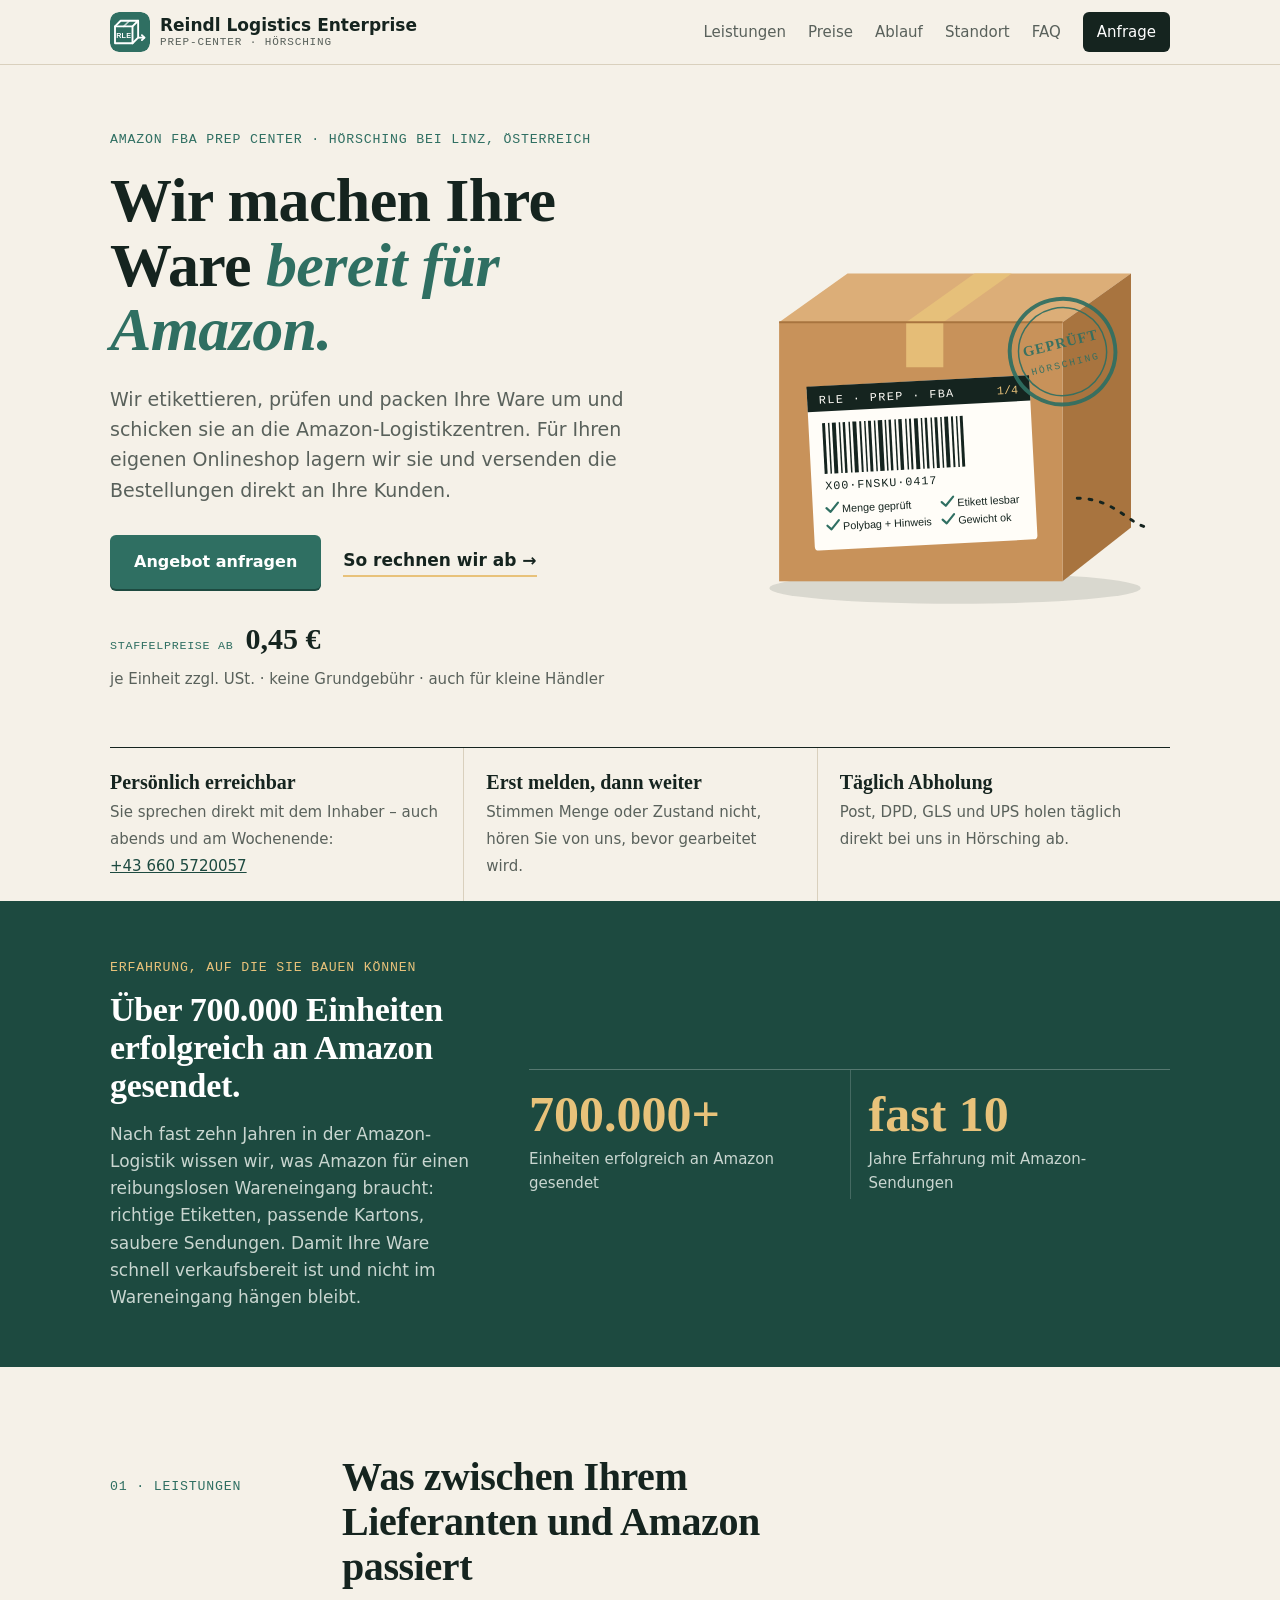
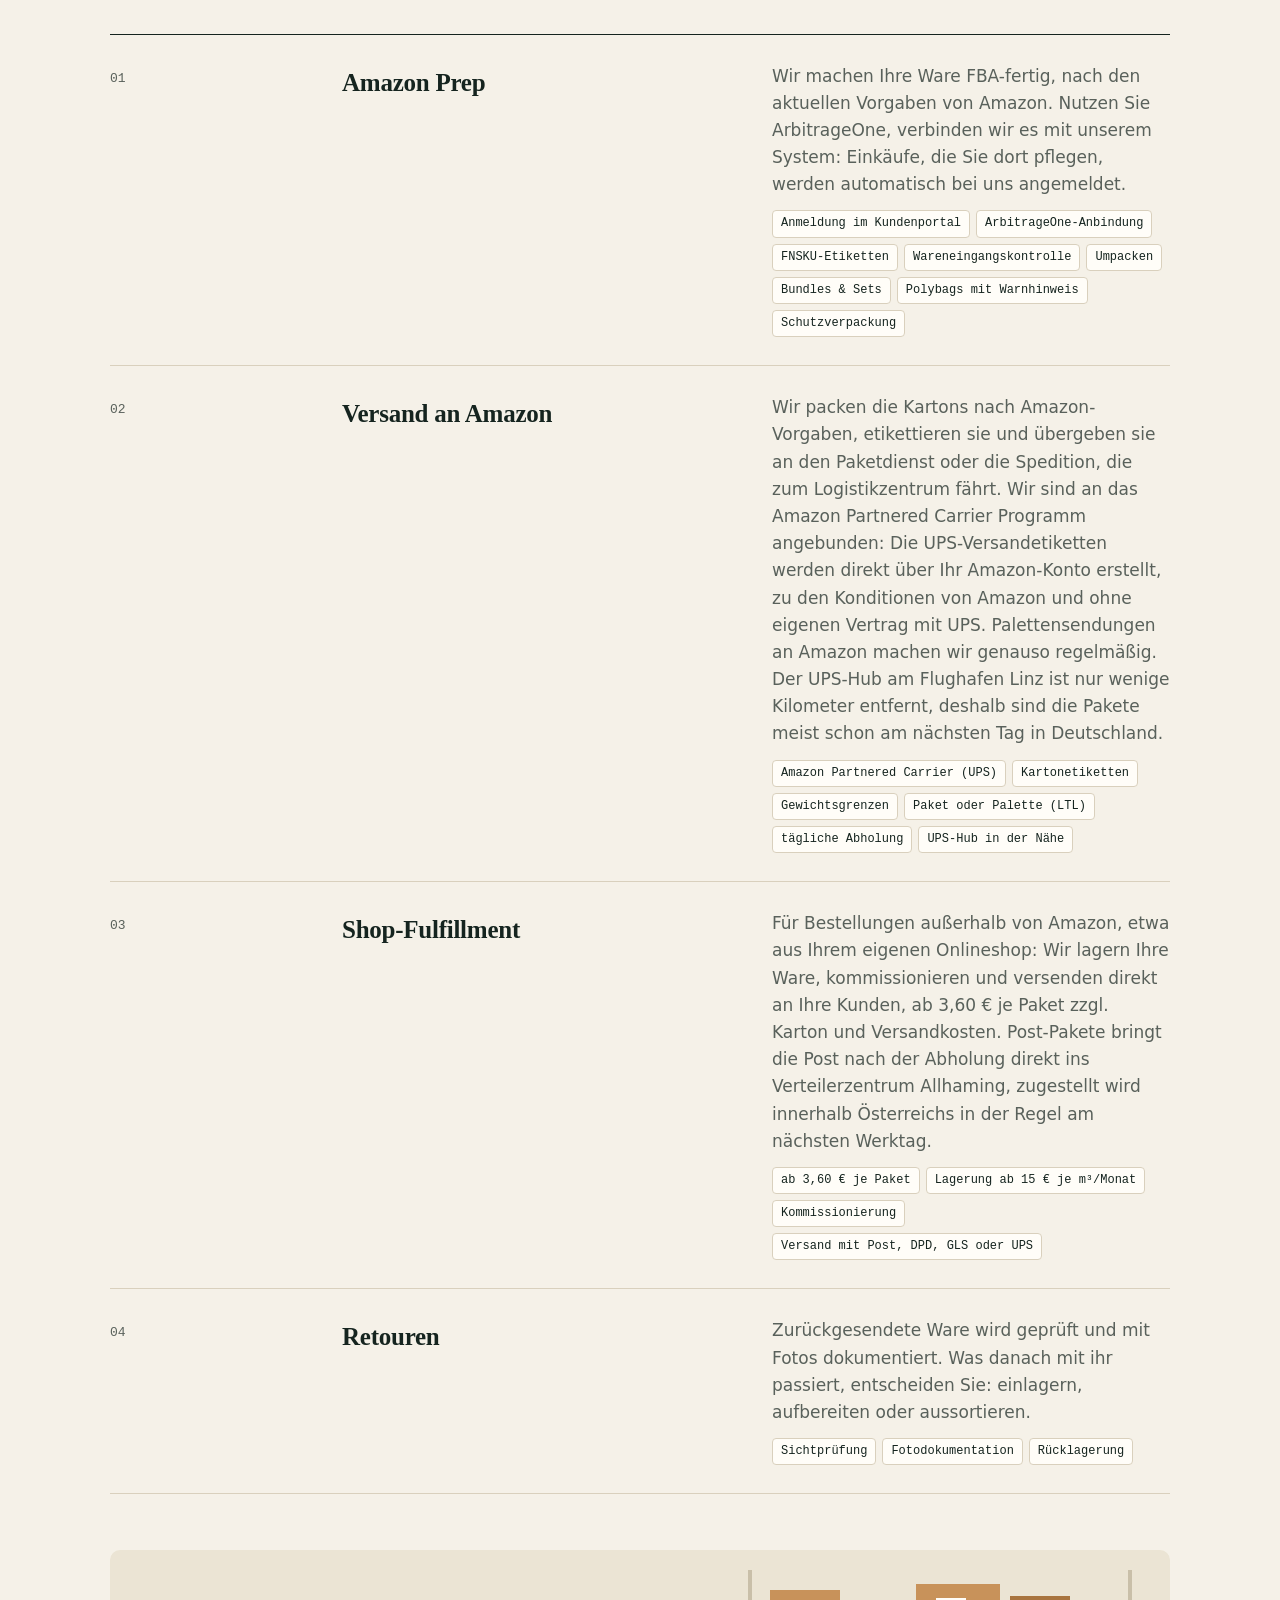
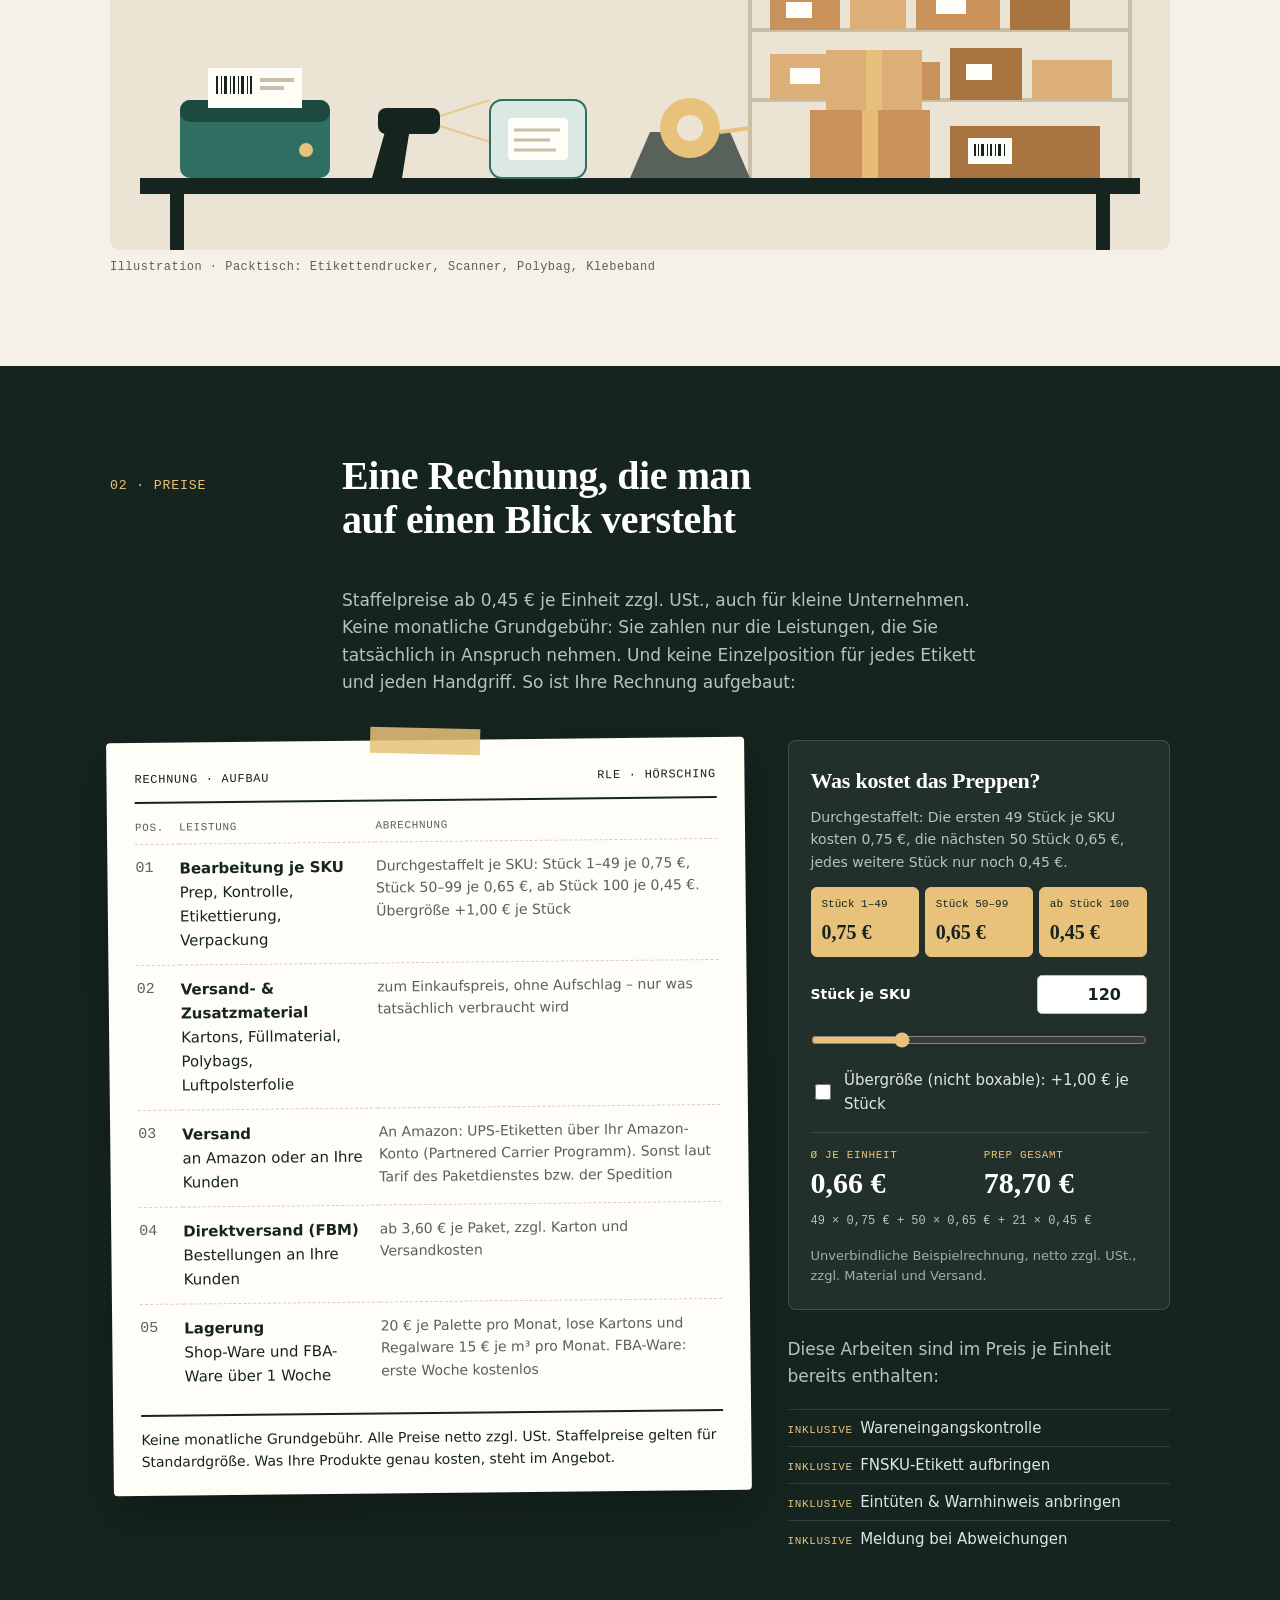
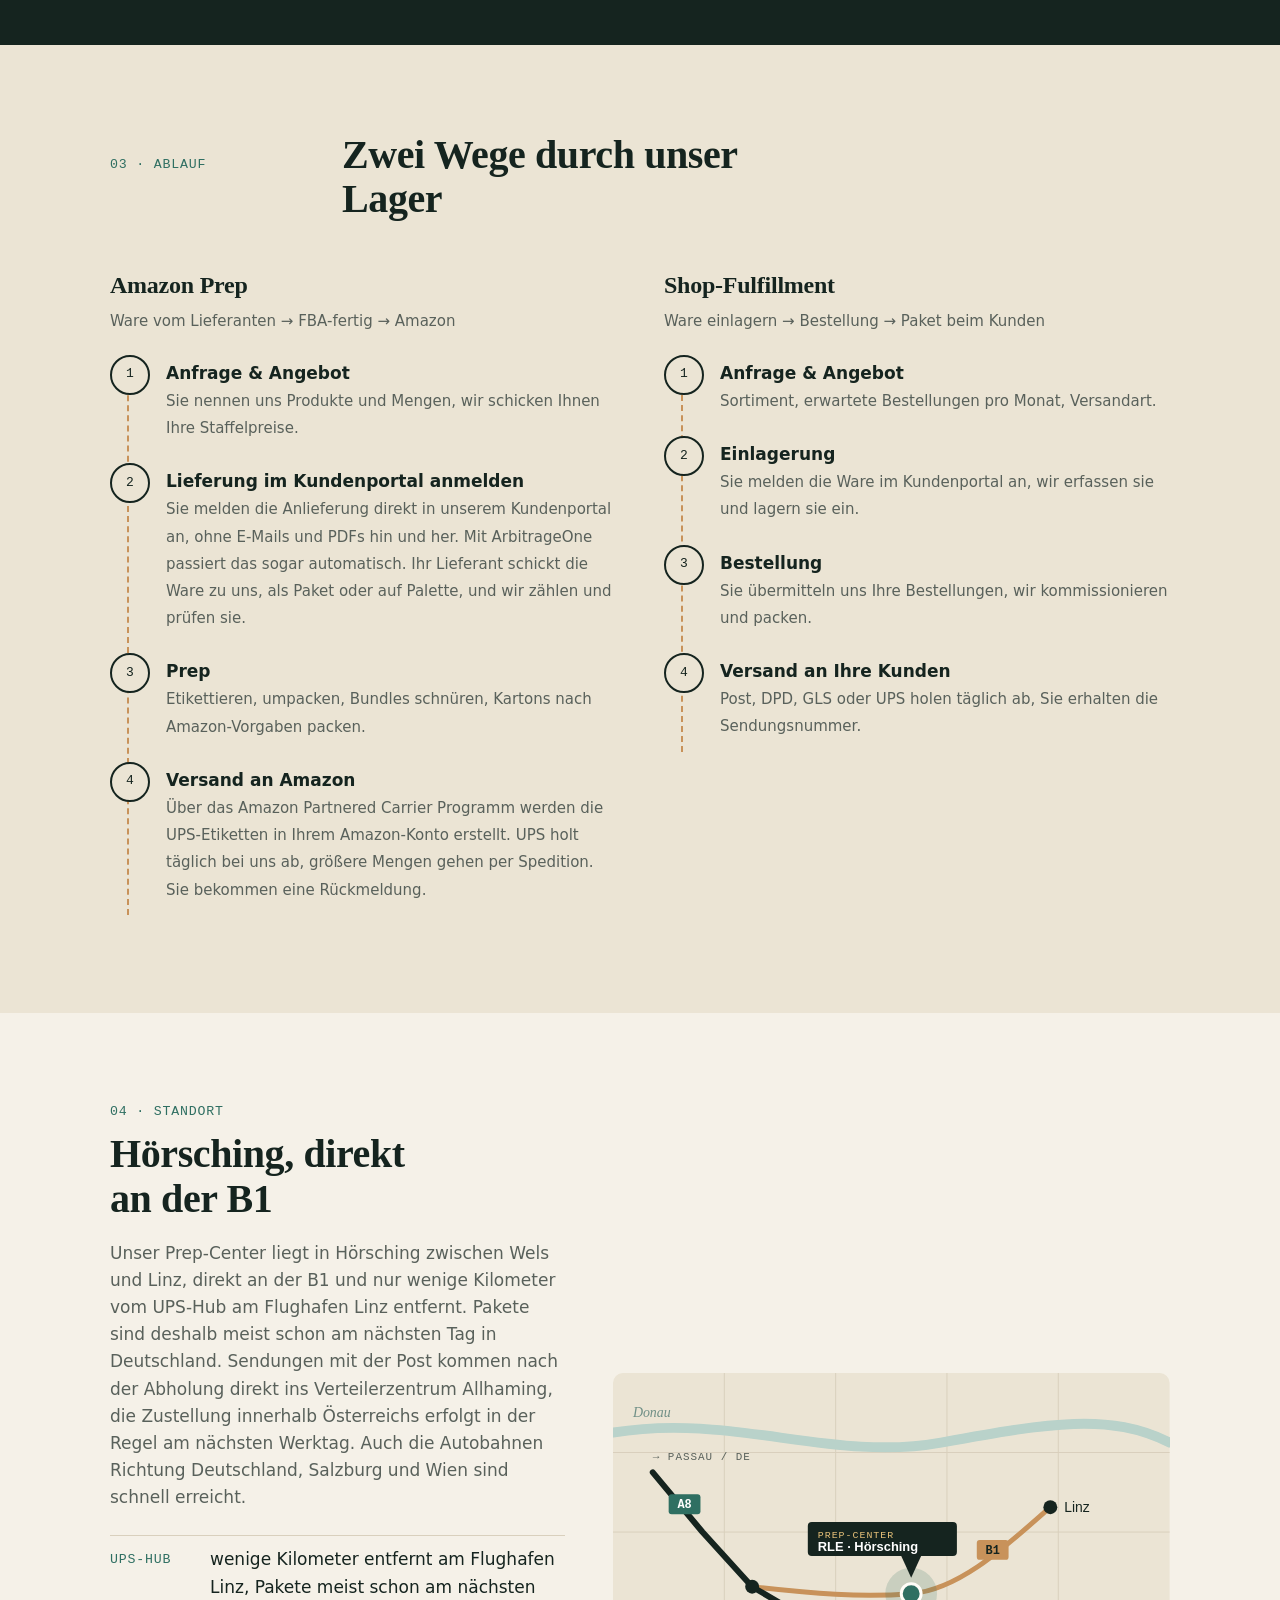
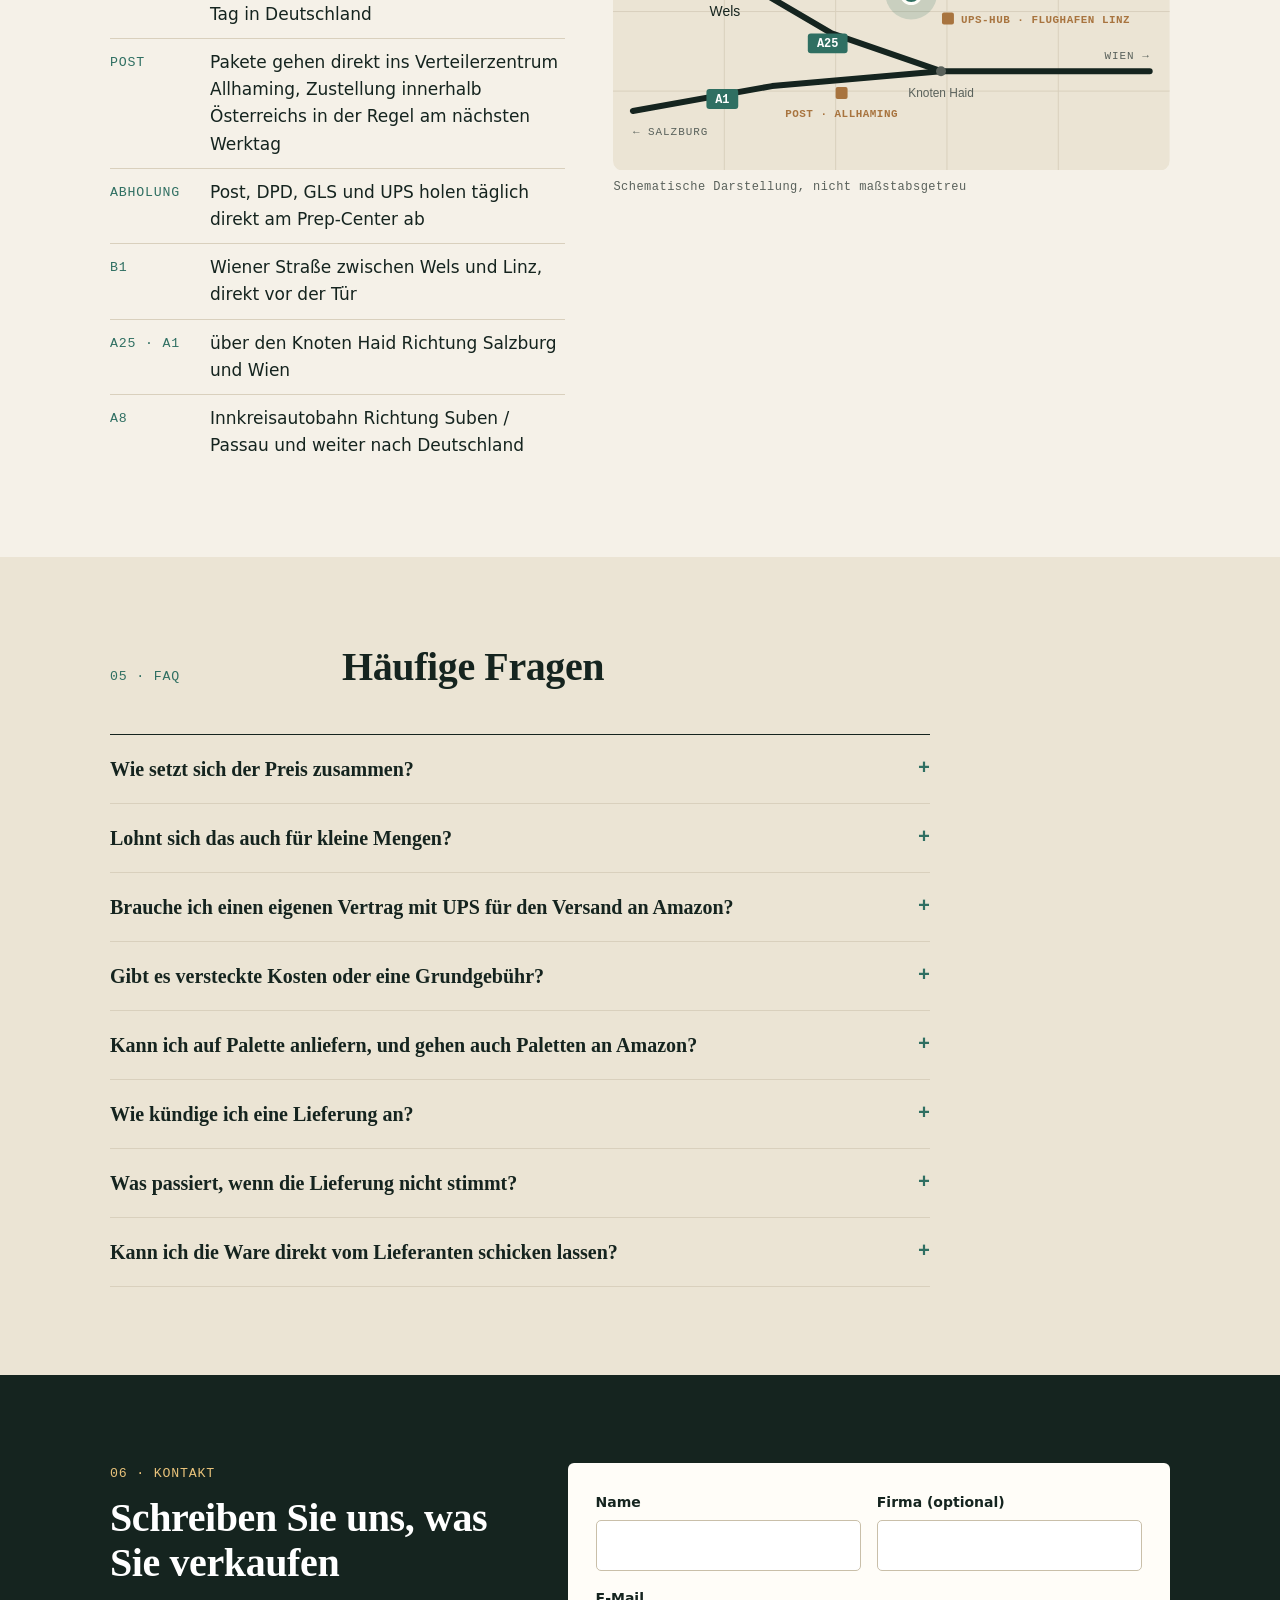
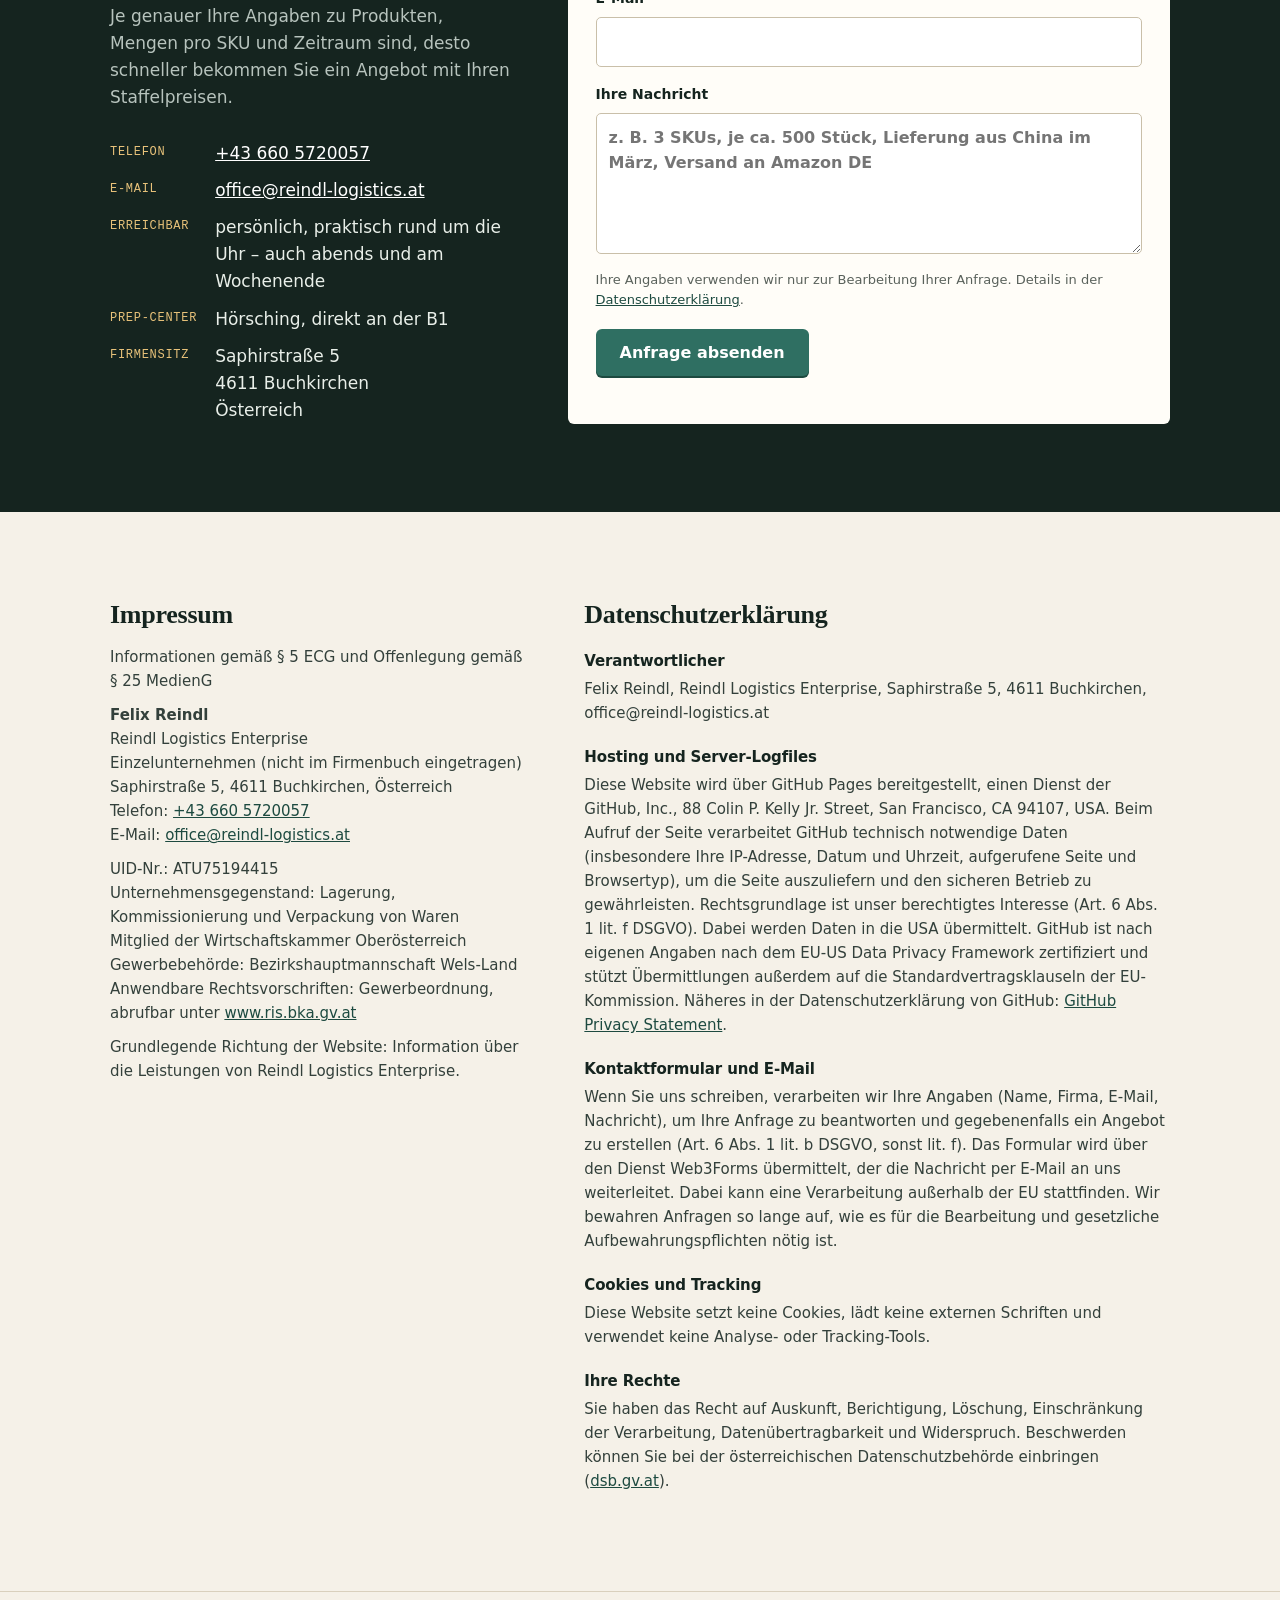
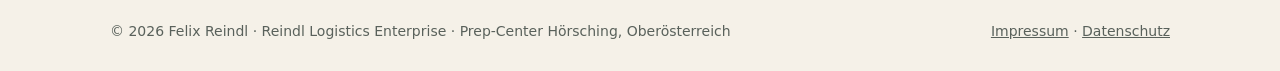
==== commit 5ce8842d: "Erfahrungs-Block neu formuliert Co-Authored-By: Claude Opus 5.5 <noreply@anthropic.com>" ====
--- a/index.html
+++ b/index.html
@@ -96,7 +96,7 @@
   .proof h2{color:#fff;font-size:clamp(26px,3vw,34px)}
   .proof .mono{color:var(--tape);margin:0 0 12px}
   .proof p.txt{color:#c9d6d0;margin:16px 0 0;max-width:46ch}
-  .stats{display:grid;grid-template-columns:repeat(3,1fr);gap:0;border-top:1px solid rgba(255,255,255,.25)}
+  .stats{display:grid;grid-template-columns:repeat(2,1fr);gap:0;border-top:1px solid rgba(255,255,255,.25)}
   .stats div{padding:18px 18px 4px 0}
   .stats div + div{padding-left:18px;border-left:1px solid rgba(255,255,255,.18)}
   .stats strong{display:block;font-family:var(--serif);font-size:clamp(34px,4.4vw,50px);line-height:1.05;color:var(--tape);font-weight:600}
@@ -349,14 +349,13 @@
   <section class="proof" aria-labelledby="erfahrung-titel">
     <div class="wrap proof-grid">
       <div>
-        <p class="mono">Erfahrung aus eigener Praxis</p>
-        <h2 id="erfahrung-titel">Wir verkaufen selbst auf Amazon, seit 2017.</h2>
-        <p class="txt">Deshalb wissen wir aus eigener Erfahrung, was Amazon für einen reibungslosen Wareneingang braucht: richtige Etiketten, passende Kartons, saubere Sendungen. Damit Ihre Ware schnell verkaufsbereit ist und nicht im Wareneingang hängen bleibt.</p>
+        <p class="mono">Erfahrung, auf die Sie bauen können</p>
+        <h2 id="erfahrung-titel">Über 700.000 Einheiten erfolgreich an Amazon gesendet.</h2>
+        <p class="txt">Nach fast zehn Jahren in der Amazon-Logistik wissen wir, was Amazon für einen reibungslosen Wareneingang braucht: richtige Etiketten, passende Kartons, saubere Sendungen. Damit Ihre Ware schnell verkaufsbereit ist und nicht im Wareneingang hängen bleibt.</p>
       </div>
       <div class="stats">
-        <div><strong>2017</strong><span>seit diesem Jahr selbst Verkäufer auf Amazon</span></div>
-        <div><strong>700.000+</strong><span>Produkte an Amazon versendet</span></div>
-        <div><strong>fast 10</strong><span>Jahre Erfahrung im Amazon-Geschäft</span></div>
+        <div><strong>700.000+</strong><span>Einheiten erfolgreich an Amazon gesendet</span></div>
+        <div><strong>fast 10</strong><span>Jahre Erfahrung mit Amazon-Sendungen</span></div>
       </div>
     </div>
   </section>
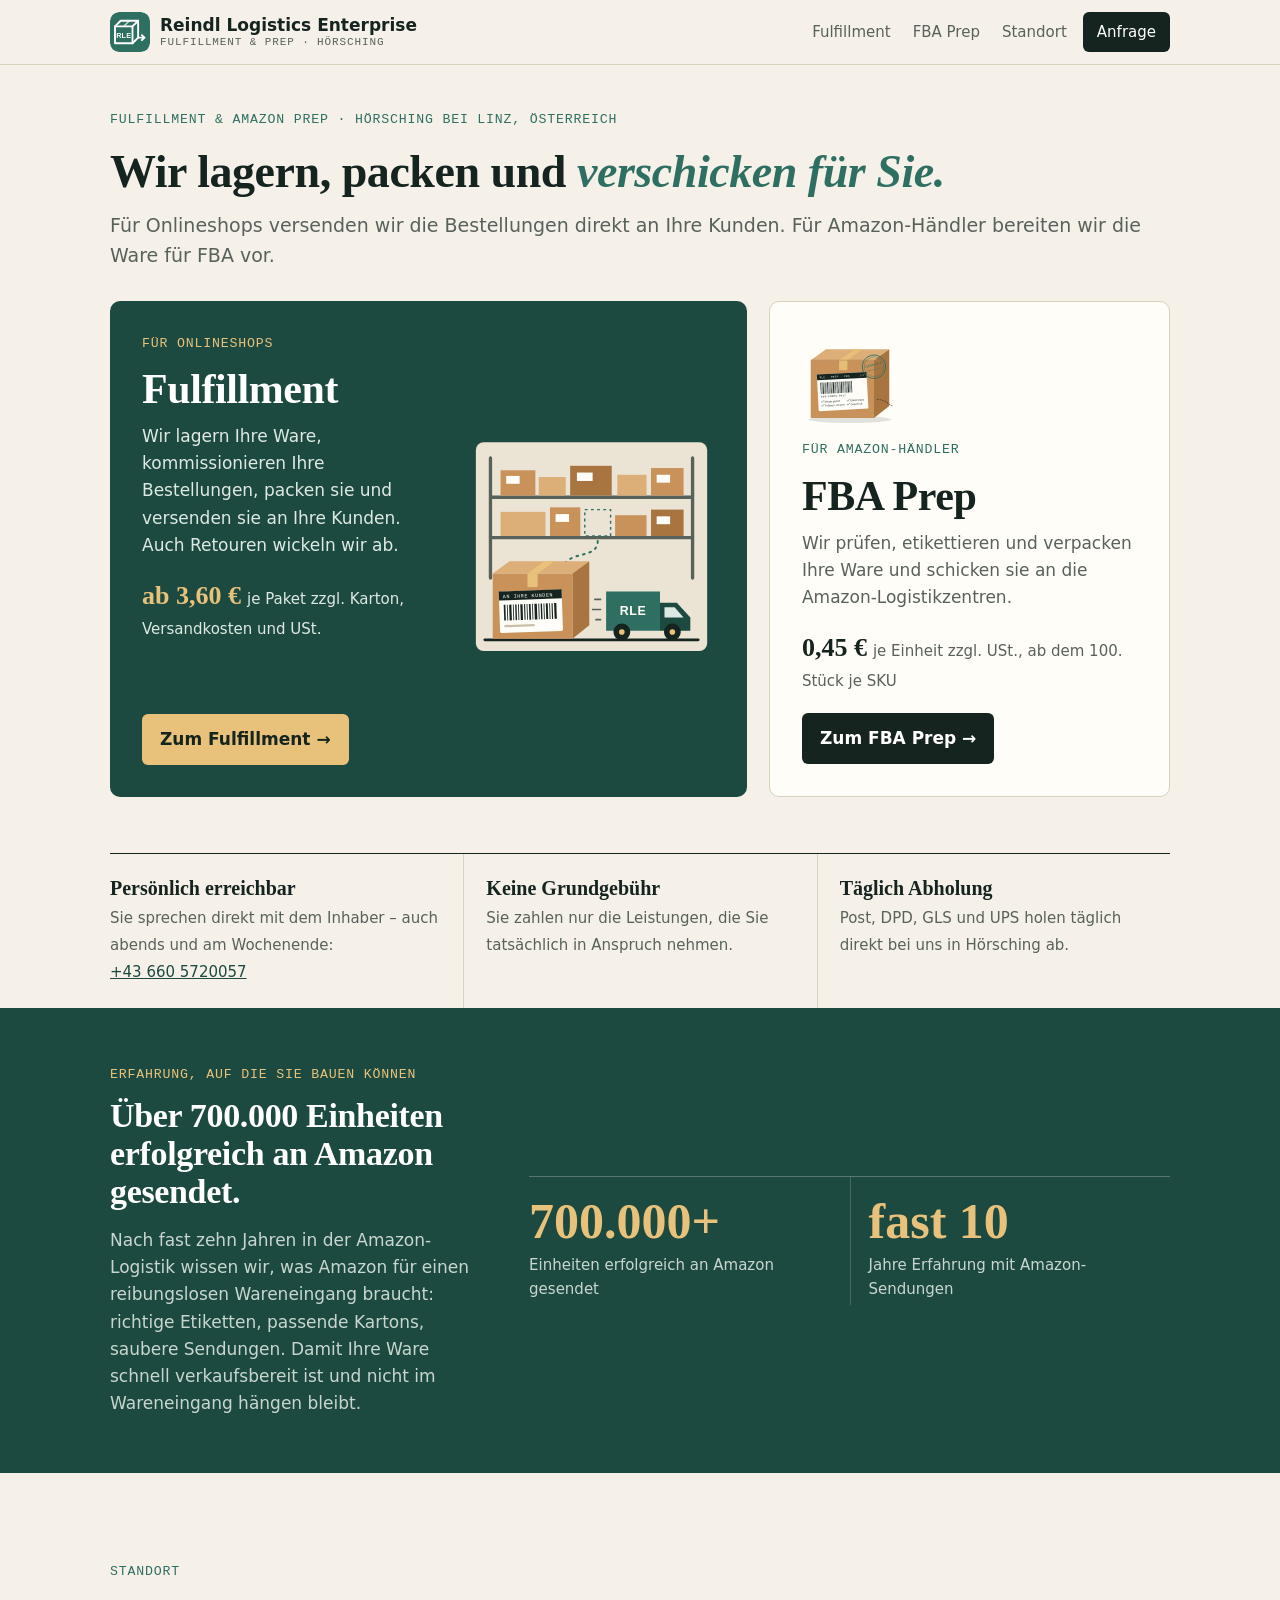
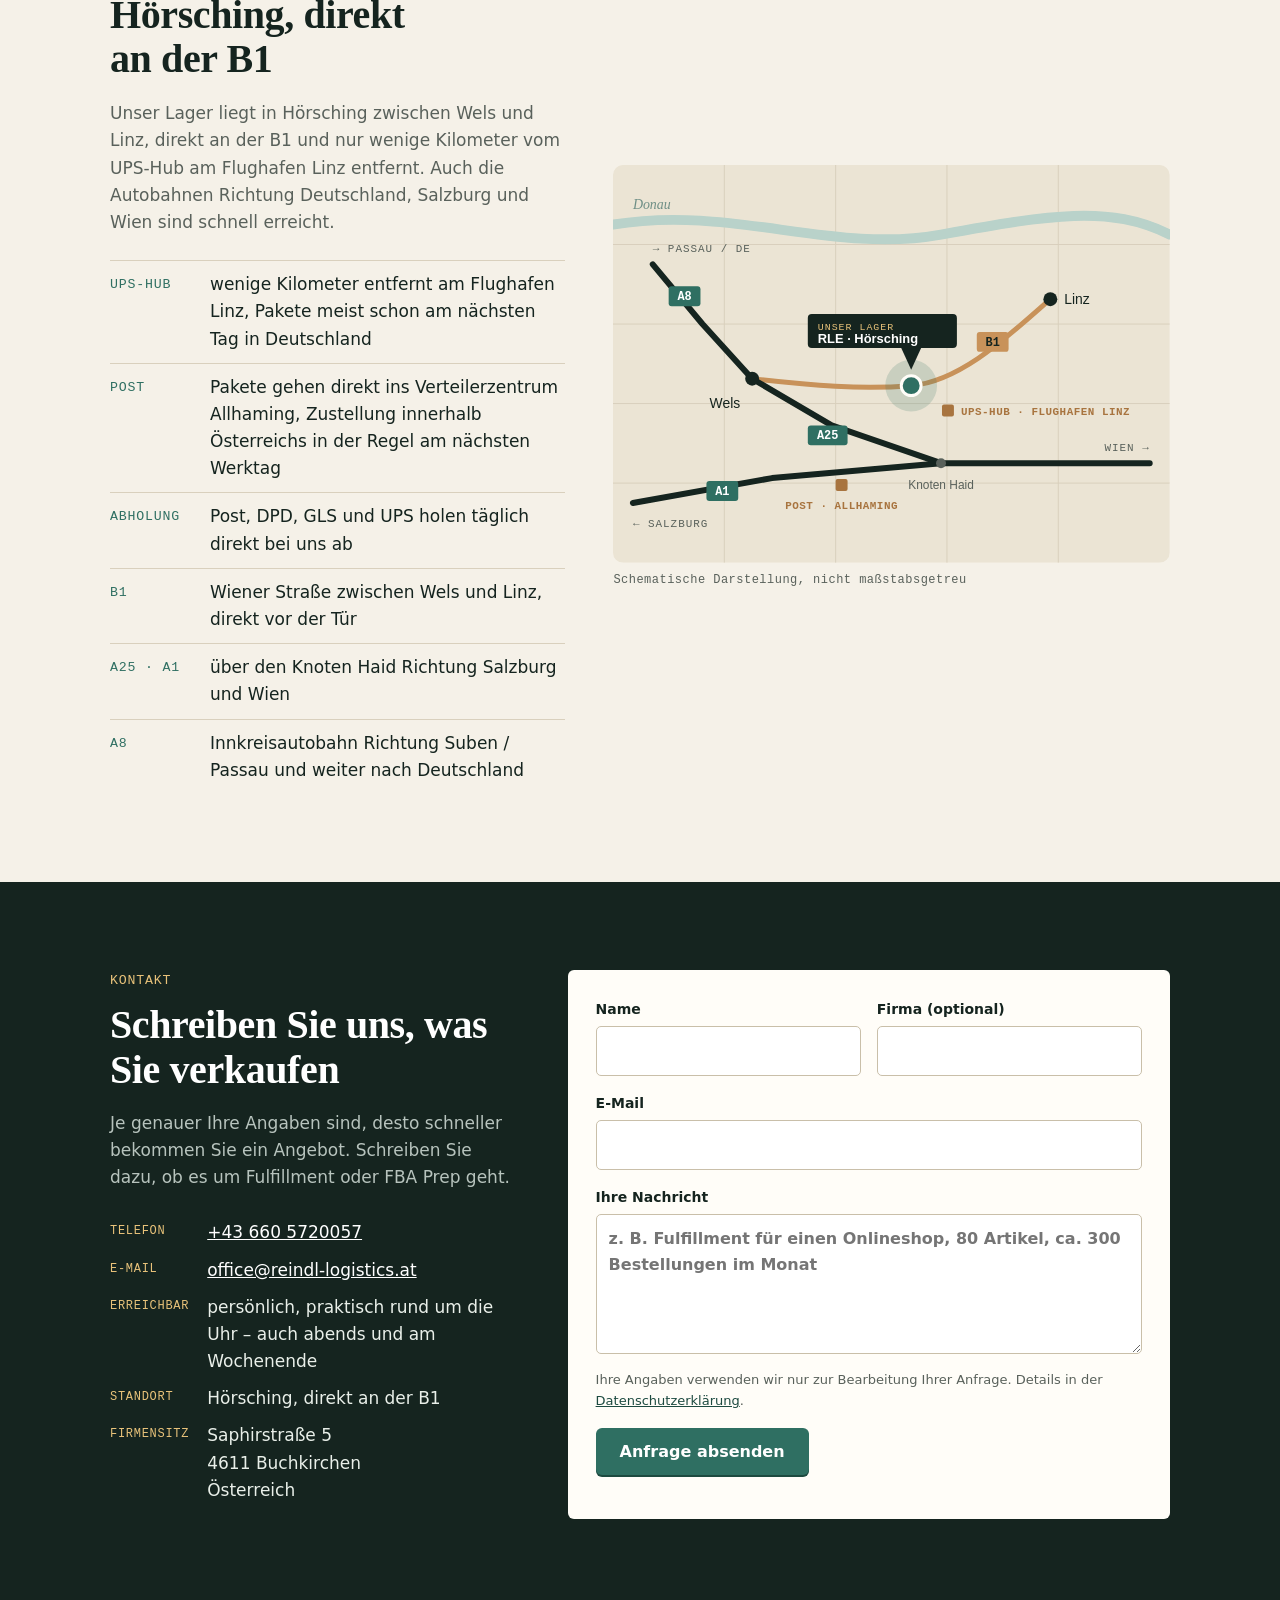
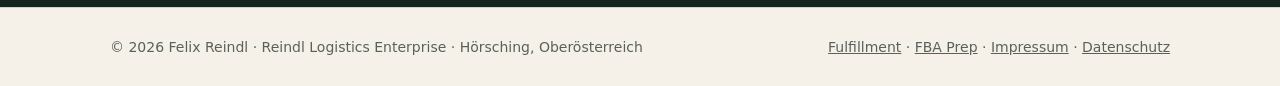
==== commit 612a380e: "Entwurf: Startseite mit Auswahl, eigene Seiten für Fulfillment und FBA Prep Co-Authored-By: Claude O" ====
--- a/index.html
+++ b/index.html
@@ -3,12 +3,12 @@
 <head>
 <meta charset="utf-8">
 <meta name="viewport" content="width=device-width, initial-scale=1">
-<link rel="icon" type="image/svg+xml" href="logo.svg">
-<title>Prep Center Österreich – Amazon FBA Prep &amp; Fulfillment bei Linz | Reindl Logistics</title>
-<meta name="description" content="Amazon FBA Prep Center in Hörsching bei Linz, Oberösterreich: FNSKU-Etikettierung, Kontrolle, Polybags, Versand an Amazon über UPS und FBM-Direktversand. Staffelpreise ab 0,45 € je Einheit, keine Grundgebühr.">
+<link rel="icon" type="image/svg+xml" href="/logo.svg">
+<title>Fulfillment &amp; Amazon FBA Prep in Österreich | Reindl Logistics, Hörsching bei Linz</title>
+<meta name="description" content="Fulfillment für Onlineshops und Amazon FBA Prep aus Hörsching bei Linz: Lagerung, Versand an Ihre Kunden und Vorbereitung für Amazon. Keine Grundgebühr, tägliche Abholung durch Post, DPD, GLS und UPS.">
 <link rel="canonical" href="https://reindl-logistics.at/">
-<meta property="og:title" content="Prep Center Österreich – Reindl Logistics Enterprise">
-<meta property="og:description" content="Amazon FBA Prep &amp; Fulfillment aus Hörsching bei Linz. Staffelpreise ab 0,45 € je Einheit, keine Grundgebühr, tägliche Abholung durch Post, DPD, GLS und UPS.">
+<meta property="og:title" content="Reindl Logistics Enterprise – Fulfillment &amp; Amazon FBA Prep">
+<meta property="og:description" content="Fulfillment für Onlineshops und Amazon FBA Prep aus Hörsching bei Linz: Lagerung, Versand an Ihre Kunden und Vorbereitung für Amazon. Keine Grundgebühr, tägliche Abholung durch Post, DPD, GLS und UPS.">
 <meta property="og:type" content="website">
 <meta property="og:url" content="https://reindl-logistics.at/">
 <meta property="og:locale" content="de_AT">
@@ -19,12 +19,12 @@
   "@id": "https://reindl-logistics.at/#business",
   "name": "Reindl Logistics Enterprise",
   "alternateName": "RLE Prep Center",
-  "description": "Amazon FBA Prep Center und E-Commerce-Fulfillment in Hörsching bei Linz, Oberösterreich.",
+  "description": "E-Commerce-Fulfillment und Amazon FBA Prep in Hörsching bei Linz, Oberösterreich.",
   "url": "https://reindl-logistics.at/",
   "logo": "https://reindl-logistics.at/logo.svg",
   "telephone": "+43 660 5720057",
   "email": "office@reindl-logistics.at",
-  "priceRange": "ab 0,45 € je Einheit",
+  "priceRange": "Fulfillment ab 3,60 € je Paket",
   "founder": {"@type": "Person", "name": "Felix Reindl"},
   "address": {
     "@type": "PostalAddress",
@@ -34,254 +34,71 @@
     "addressCountry": "AT"
   },
   "areaServed": [{"@type": "Country", "name": "Österreich"}, {"@type": "Country", "name": "Deutschland"}],
-  "knowsAbout": ["Amazon FBA Prep", "FNSKU-Etikettierung", "FBM-Fulfillment", "E-Commerce-Fulfillment", "Retourenabwicklung"]
+  "knowsAbout": ["E-Commerce-Fulfillment", "FBM-Fulfillment", "Retourenabwicklung", "Amazon FBA Prep", "FNSKU-Etikettierung"]
 }
 </script>
-<style>
-  :root{
-    --paper:#f5f1e8; --paper-2:#ebe4d4; --card:#fffdf8;
-    --ink:#15241f; --muted:#59615b; --line:#d9d0bd;
-    --green:#2f6f62; --green-d:#1d4a40; --green-l:#dbe8e3;
-    --kraft:#c8925a; --kraft-d:#a8743f; --tape:#e8c27a;
-    --serif:"Iowan Old Style","Palatino Linotype","Book Antiqua",Palatino,Georgia,serif;
-    --sans:system-ui,-apple-system,"Segoe UI",Roboto,Arial,sans-serif;
-    --mono:ui-monospace,"Cascadia Mono",Consolas,"SFMono-Regular",Menlo,monospace;
-  }
-  *{box-sizing:border-box}
-  html{scroll-behavior:smooth}
-  body{margin:0;font-family:var(--sans);color:var(--ink);background:var(--paper);line-height:1.6;font-size:17px}
-  img,svg{max-width:100%}
-  a{color:var(--green-d)}
-  .wrap{max-width:1100px;margin:0 auto;padding:0 20px}
-  .mono{font-family:var(--mono);font-size:.78em;letter-spacing:.06em;text-transform:uppercase}
-
-  /* Header */
-  header{position:sticky;top:0;z-index:10;background:rgba(245,241,232,.94);backdrop-filter:blur(6px);border-bottom:1px solid var(--line)}
-  header .wrap{display:flex;align-items:center;justify-content:space-between;height:64px;gap:16px}
-  .logo{display:flex;align-items:center;gap:10px;color:var(--ink);text-decoration:none;font-weight:700;white-space:nowrap}
-  .logo img{display:block;border-radius:9px}
-  .logo small{display:block;font-family:var(--mono);font-weight:400;font-size:11px;letter-spacing:.08em;color:var(--muted);text-transform:uppercase;line-height:1.2}
-  .logo b{display:block;line-height:1.2}
-  nav{display:flex;align-items:center;gap:22px}
-  nav a{color:var(--muted);text-decoration:none;font-size:15px}
-  nav a:hover{color:var(--ink)}
-  nav a.nav-cta{color:#fff;background:var(--ink);padding:8px 14px;border-radius:6px}
-  nav a.nav-cta:hover{background:var(--green-d);color:#fff}
-  @media(max-width:820px){nav a:not(.nav-cta){display:none}}
-  @media(max-width:420px){.logo small{display:none}.logo{white-space:normal}.logo b{font-size:15px;max-width:150px}nav a.nav-cta{padding:8px 12px}}
-
-  /* Hero */
-  .hero{padding:64px 0 0}
-  .hero-grid{display:grid;grid-template-columns:1.15fr .85fr;gap:48px;align-items:center}
-  .kicker{color:var(--green);margin:0 0 18px}
-  h1,h2,h3{font-family:var(--serif);font-weight:600;letter-spacing:-.01em}
-  h1{font-size:clamp(36px,5.6vw,62px);line-height:1.04;margin:0 0 22px}
-  h1 em{font-style:italic;color:var(--green)}
-  .lead{font-size:19px;color:var(--muted);max-width:50ch;margin:0 0 30px}
-  .cta{display:flex;flex-wrap:wrap;gap:22px;align-items:center}
-  .hero-price{margin:26px 0 0;display:flex;flex-wrap:wrap;align-items:baseline;gap:4px 12px;color:var(--muted);font-size:15px}
-  .hero-price strong{font-family:var(--serif);font-size:30px;color:var(--ink);font-weight:600}
-  .hero-price .mono{color:var(--green)}
-  .side .big{font-family:var(--serif);color:var(--tape)}
-  a[href^="tel:"]{white-space:nowrap}
-  .btn{display:inline-block;background:var(--green);color:#fff;padding:14px 24px;border-radius:6px;text-decoration:none;font-weight:600;border:0;font-size:16px;font-family:var(--sans);cursor:pointer;box-shadow:0 2px 0 var(--green-d)}
-  .btn:hover{background:var(--green-d)}
-  .textlink{color:var(--ink);font-weight:600;text-decoration:none;border-bottom:2px solid var(--tape)}
-  .hero-fig{margin:0}
-  .hero-fig svg{display:block;width:100%;height:auto}
-  @media(max-width:860px){.hero-grid{grid-template-columns:1fr}.hero-fig{max-width:440px}}
-
-  .proof{background:var(--green-d);color:#e9efe9;padding:56px 0}
-  .proof-grid{display:grid;grid-template-columns:1.1fr 1.9fr;gap:48px;align-items:center}
-  .proof h2{color:#fff;font-size:clamp(26px,3vw,34px)}
-  .proof .mono{color:var(--tape);margin:0 0 12px}
-  .proof p.txt{color:#c9d6d0;margin:16px 0 0;max-width:46ch}
-  .stats{display:grid;grid-template-columns:repeat(2,1fr);gap:0;border-top:1px solid rgba(255,255,255,.25)}
-  .stats div{padding:18px 18px 4px 0}
-  .stats div + div{padding-left:18px;border-left:1px solid rgba(255,255,255,.18)}
-  .stats strong{display:block;font-family:var(--serif);font-size:clamp(34px,4.4vw,50px);line-height:1.05;color:var(--tape);font-weight:600}
-  .stats span{display:block;color:#c9d6d0;font-size:15px;margin-top:6px}
-  @media(max-width:860px){.proof-grid{grid-template-columns:1fr;gap:28px}}
-  @media(max-width:560px){.stats{grid-template-columns:1fr}.stats div + div{padding-left:0;border-left:0;border-top:1px solid rgba(255,255,255,.18)}}
-  .facts{display:grid;grid-template-columns:repeat(3,1fr);margin-top:56px;border-top:1px solid var(--ink)}
-  .facts div{padding:18px 22px 22px 0}
-  .facts div + div{padding-left:22px;border-left:1px solid var(--line)}
-  .facts strong{display:block;font-family:var(--serif);font-size:20px;font-weight:600}
-  .facts span{color:var(--muted);font-size:15px}
-  @media(max-width:760px){.facts{grid-template-columns:1fr}.facts div + div{padding-left:0;border-left:0;border-top:1px solid var(--line)}}
-
-  /* Sections */
-  section{padding:88px 0}
-  .sec-head{display:grid;grid-template-columns:200px 1fr;gap:32px;margin-bottom:44px;align-items:baseline}
-  .sec-head .mono{color:var(--green);margin:0}
-  h2{font-size:clamp(28px,3.6vw,40px);line-height:1.12;margin:0;max-width:22ch}
-  .sec-head p.intro{grid-column:2;color:var(--muted);margin:12px 0 0;max-width:60ch}
-  @media(max-width:760px){.sec-head{grid-template-columns:1fr;gap:10px}.sec-head p.intro{grid-column:1}}
-  .dark{background:var(--ink);color:#e9efe9}
-  .dark h2,.dark h3{color:#fff}
-  .dark .sec-head .mono{color:var(--tape)}
-  .dark .sec-head p.intro{color:#b7c3bd}
-  .band{background:var(--paper-2)}
-
-  /* Leistungen */
-  .services{list-style:none;margin:0;padding:0;border-top:1px solid var(--ink)}
-  .services li{display:grid;grid-template-columns:200px 1fr 1fr;gap:32px;padding:28px 0;border-bottom:1px solid var(--line)}
-  .services .num{font-family:var(--mono);font-size:13px;color:var(--muted);padding-top:6px}
-  .services h3{font-size:25px;margin:0}
-  .services p{margin:0 0 12px;color:var(--muted)}
-  .tags{display:flex;flex-wrap:wrap;gap:6px;margin:0;padding:0;list-style:none}
-  .tags li{all:unset;font-family:var(--mono);font-size:12px;border:1px solid var(--line);background:var(--card);padding:3px 8px;border-radius:4px;color:var(--ink)}
-  @media(max-width:860px){.services li{grid-template-columns:1fr;gap:8px}}
-  .workbench{margin:56px 0 0}
-  .workbench svg{display:block;width:100%;height:auto;border-radius:10px}
-  figcaption{font-family:var(--mono);font-size:12px;color:var(--muted);margin-top:8px;letter-spacing:.04em}
-
-  /* Preise */
-  .price-grid{display:grid;grid-template-columns:1.25fr .75fr;gap:40px;align-items:start}
-  @media(max-width:900px){.price-grid{grid-template-columns:1fr}}
-  .price-grid > *{min-width:0}
-  @media(max-width:560px){
-    .invoice{padding:22px 18px 18px}
-    .invoice thead{display:none}
-    .invoice tr{display:grid;grid-template-columns:36px 1fr;border-top:1px dashed var(--line)}
-    .invoice td{border-top:0;padding:10px 6px 0 0}
-    .invoice td.how{grid-column:2;padding:4px 0 12px}
-  }
-  .invoice{background:var(--card);color:var(--ink);border-radius:4px;padding:28px 28px 22px;box-shadow:0 18px 40px rgba(0,0,0,.25);transform:rotate(-.6deg);position:relative}
-  .invoice::before{content:"";position:absolute;top:-12px;left:50%;width:110px;height:26px;margin-left:-55px;background:var(--tape);opacity:.85;transform:rotate(2deg)}
-  .inv-top{display:flex;justify-content:space-between;gap:12px;border-bottom:2px solid var(--ink);padding-bottom:12px;margin-bottom:6px;font-family:var(--mono);font-size:12px;letter-spacing:.06em;text-transform:uppercase}
-  .invoice table{width:100%;border-collapse:collapse;font-size:15px}
-  .invoice th{font-family:var(--mono);font-size:11px;letter-spacing:.06em;text-transform:uppercase;color:var(--muted);text-align:left;font-weight:400;padding:10px 8px 6px 0}
-  .invoice td{padding:12px 8px 12px 0;border-top:1px dashed var(--line);vertical-align:top}
-  .invoice td:first-child{font-family:var(--mono);color:var(--muted);width:44px}
-  .invoice td strong{display:block}
-  .invoice td.how{color:var(--muted);font-size:14px}
-  .inv-note{margin:14px 0 0;padding-top:12px;border-top:2px solid var(--ink);font-size:14px}
-  .side h3{font-size:22px;margin:0 0 10px}
-  .side p{color:#b7c3bd;margin:0 0 18px}
-  .side svg{display:block;width:100%;height:auto;margin-bottom:18px}
-  .calc{background:rgba(255,255,255,.06);border:1px solid rgba(255,255,255,.14);border-radius:8px;padding:22px;margin-bottom:26px}
-  .calc h3{margin:0 0 8px}
-  .side .calc-intro{font-size:14px;margin:0 0 14px}
-  .side .calc-breakdown{font-family:var(--mono);font-size:12px;color:#b7c3bd;margin:10px 0 0;line-height:1.7}
-  .calc-breakdown span{white-space:nowrap}
-  .tiers{list-style:none;margin:0 0 18px;padding:0;display:grid;grid-template-columns:repeat(3,1fr);gap:6px}
-  .tiers li{border:1px solid rgba(255,255,255,.18);border-radius:6px;padding:8px 10px;display:grid;gap:2px;transition:background .15s,border-color .15s}
-  .tiers span{font-family:var(--mono);font-size:11px;color:#b7c3bd;white-space:nowrap}
-  .tiers b{font-family:var(--serif);font-size:20px;color:#fff;font-weight:600}
-  .tiers li.on{background:var(--tape);border-color:var(--tape)}
-  .tiers li.on span,.tiers li.on b{color:var(--ink)}
-  .qty-label{display:flex;justify-content:space-between;align-items:center;gap:12px;font-weight:600;color:#fff}
-  .qty-label input{width:110px;text-align:right;padding:6px 10px;font-size:16px}
-  #qty{width:100%;margin:12px 0 14px;accent-color:var(--tape);height:28px;cursor:pointer}
-  .oversize{display:flex;gap:10px;align-items:center;font-weight:400;color:#dfe7e2;font-size:15px}
-  .oversize input{width:18px;height:18px;accent-color:var(--tape)}
-  .calc-result{display:grid;grid-template-columns:1fr 1fr;gap:10px;margin-top:16px;padding-top:14px;border-top:1px solid rgba(255,255,255,.14)}
-  .calc-result .mono{display:block;color:var(--tape);font-size:11px}
-  .calc-result strong{font-family:var(--serif);font-size:30px;color:#fff;font-weight:600;line-height:1.2}
-  .calc-note{font-size:13px !important;color:#9fb0a9 !important;margin:14px 0 0 !important}
-  .not-billed{list-style:none;padding:0;margin:0;font-size:15px}
-  .not-billed li{padding:6px 0;border-top:1px solid rgba(255,255,255,.12);color:#dfe7e2}
-  .not-billed li::before{content:"inklusive  ";font-family:var(--mono);font-size:11px;letter-spacing:.06em;color:var(--tape);text-transform:uppercase}
-
-  /* Ablauf */
-  .tracks{display:grid;grid-template-columns:1fr 1fr;gap:48px}
-  @media(max-width:820px){.tracks{grid-template-columns:1fr}}
-  .track h3{font-size:24px;margin:0 0 4px}
-  .track > p{color:var(--muted);margin:0 0 22px;font-size:15px}
-  .track ol{list-style:none;margin:0;padding:0;position:relative}
-  .track ol::before{content:"";position:absolute;left:17px;top:10px;bottom:10px;border-left:2px dashed var(--kraft)}
-  .track li{position:relative;padding:0 0 22px 56px}
-  .track li::before{content:attr(data-n);position:absolute;left:0;top:0;width:36px;height:36px;border-radius:50%;background:var(--paper);border:2px solid var(--ink);font-family:var(--mono);font-size:13px;display:grid;place-items:center}
-  .band .track li::before{background:var(--paper-2)}
-  .track strong{display:block;padding-top:5px}
-  .track span{color:var(--muted);font-size:15px}
-
-  /* Standort */
-  .loc-grid{display:grid;grid-template-columns:.9fr 1.1fr;gap:48px;align-items:center}
-  @media(max-width:860px){.loc-grid{grid-template-columns:1fr}}
-  .loc-grid figure{margin:0}
-  .loc-grid svg{display:block;width:100%;height:auto}
-  .loc-list{list-style:none;padding:0;margin:24px 0 0}
-  .loc-list li{display:flex;gap:14px;padding:10px 0;border-top:1px solid var(--line)}
-  .loc-list .mono{color:var(--green);min-width:86px;padding-top:3px}
-
-  /* FAQ */
-  .faq{border-top:1px solid var(--ink);max-width:820px}
-  details{border-bottom:1px solid var(--line);padding:18px 0}
-  summary{cursor:pointer;font-family:var(--serif);font-size:20px;font-weight:600;list-style:none;display:flex;justify-content:space-between;gap:20px}
-  summary::-webkit-details-marker{display:none}
-  summary::after{content:"+";font-family:var(--mono);font-size:20px;color:var(--green);transition:transform .2s}
-  details[open] summary::after{transform:rotate(45deg)}
-  details p{color:var(--muted);margin:10px 0 0;max-width:65ch}
-
-  /* Kontakt */
-  .contact-grid{display:grid;grid-template-columns:.8fr 1.2fr;gap:56px}
-  @media(max-width:860px){.contact-grid{grid-template-columns:1fr;gap:32px}}
-  .contact-info p{color:#b7c3bd}
-  .contact-info a{color:#fff}
-  .contact-info dl{margin:28px 0 0;display:grid;grid-template-columns:auto 1fr;gap:10px 18px}
-  .contact-info dt{font-family:var(--mono);font-size:12px;letter-spacing:.06em;text-transform:uppercase;color:var(--tape);padding-top:3px}
-  .contact-info dd{margin:0}
-  form{display:grid;gap:16px;background:var(--card);color:var(--ink);padding:28px;border-radius:6px}
-  .row2{display:grid;grid-template-columns:1fr 1fr;gap:16px}
-  @media(max-width:560px){.row2{grid-template-columns:1fr}}
-  label{font-size:14px;font-weight:600;display:grid;gap:6px}
-  input,textarea{font:inherit;font-size:16px;padding:11px 12px;border:1px solid #c9bfa9;border-radius:5px;background:#fff;width:100%;color:var(--ink)}
-  input:focus,textarea:focus{outline:2px solid var(--green);outline-offset:1px;border-color:var(--green)}
-  textarea{min-height:140px;resize:vertical}
-  .hp{position:absolute;left:-9999px}
-  .small{font-size:13px;color:var(--muted);margin:0}
-  .form-status{font-size:15px;margin:0;font-weight:600}
-  .form-status.ok{color:var(--green)}
-  .form-status.err{color:#a33c2b}
-
-  /* Rechtliches */
-  .legal-grid{display:grid;grid-template-columns:1fr 1.4fr;gap:56px}
-  @media(max-width:860px){.legal-grid{grid-template-columns:1fr}}
-  .legal h2{font-size:26px;margin:0 0 16px}
-  .legal h3{font-family:var(--sans);font-size:15px;font-weight:700;margin:20px 0 4px}
-  .legal p{font-size:15px;color:#33403b;margin:0 0 10px}
-  footer{border-top:1px solid var(--line);padding:28px 0;font-size:14px;color:var(--muted)}
-  footer .wrap{display:flex;flex-wrap:wrap;justify-content:space-between;gap:12px}
-  footer a{color:var(--muted)}
-</style>
+<link rel="stylesheet" href="/styles.css">
 </head>
 <body id="top">
 
 <header>
   <div class="wrap">
-    <a class="logo" href="#top"><img src="logo.svg" alt="" width="40" height="40"><span><b>Reindl Logistics Enterprise</b><small>Prep-Center · Hörsching</small></span></a>
+    <a class="logo" href="/"><img src="/logo.svg" alt="" width="40" height="40"><span><b>Reindl Logistics Enterprise</b><small>Fulfillment &amp; Prep · Hörsching</small></span></a>
     <nav aria-label="Hauptnavigation">
-      <a href="#leistungen">Leistungen</a>
-      <a href="#preise">Preise</a>
-      <a href="#ablauf">Ablauf</a>
-      <a href="#standort">Standort</a>
-      <a href="#faq">FAQ</a>
-      <a class="nav-cta" href="#kontakt">Anfrage</a>
+      <a href="/fulfillment/">Fulfillment</a>
+      <a href="/fba-prep/">FBA Prep</a>
+      <a href="/#standort">Standort</a>
     </nav>
+    <a class="nav-cta" href="#kontakt">Anfrage</a>
   </div>
 </header>
 
 <main>
-  <!-- HERO -->
-  <section class="hero" style="padding-bottom:0">
+  <section class="hero home" style="padding-bottom:0">
     <div class="wrap">
-      <div class="hero-grid">
-        <div>
-          <p class="kicker mono">Amazon FBA Prep Center · Hörsching bei Linz, Österreich</p>
-          <h1>Wir machen Ihre Ware <em>bereit für Amazon.</em></h1>
-          <p class="lead">Wir etikettieren, prüfen und packen Ihre Ware um und schicken sie an die Amazon-Logistikzentren. Für Ihren eigenen Onlineshop lagern wir sie und versenden die Bestellungen direkt an Ihre Kunden.</p>
-          <div class="cta">
-            <a class="btn" href="#kontakt">Angebot anfragen</a>
-            <a class="textlink" href="#preise">So rechnen wir ab →</a>
+      <p class="kicker mono">Fulfillment &amp; Amazon Prep · Hörsching bei Linz, Österreich</p>
+      <h1>Wir lagern, packen und <em>verschicken für Sie.</em></h1>
+      <p class="lead" style="margin:0">Für Onlineshops versenden wir die Bestellungen direkt an Ihre Kunden. Für Amazon-Händler bereiten wir die Ware für FBA vor.</p>
+
+      <div class="choose">
+        <article class="pick pick-main">
+          <div>
+            <p class="mono">Für Onlineshops</p>
+            <h2>Fulfillment</h2>
+            <p>Wir lagern Ihre Ware, kommissionieren Ihre Bestellungen, packen sie und versenden sie an Ihre Kunden. Auch Retouren wickeln wir ab.</p>
+            <p class="price"><strong>ab 3,60&nbsp;€</strong>je Paket zzgl. Karton, Versandkosten und USt.</p>
+            <a class="go" href="/fulfillment/">Zum Fulfillment →</a>
           </div>
-          <p class="hero-price"><span class="mono">Staffelpreise ab</span><strong>0,45&nbsp;€</strong><span>je Einheit zzgl. USt. · keine Grundgebühr · auch für kleine Händler</span></p>
-        </div>
-
-        <!-- Illustration: Karton mit FBA-Etikett und Prüfstempel -->
-        <figure class="hero-fig">
-          <svg viewBox="0 0 440 420" role="img" aria-label="Illustration: Versandkarton mit FNSKU-Etikett, Checkliste und Stempel „geprüft“">
+          <svg viewBox="0 0 440 420" aria-hidden="true">
+  <rect x="14" y="20" width="412" height="372" rx="14" fill="#ebe4d4"/>
+  <!-- Regal -->
+  <g fill="none" stroke="#59615b" stroke-width="6" stroke-linecap="round"><path d="M40 48 V262 M400 48 V262 M40 118 H400 M40 190 H400"/></g>
+  <g>
+    <rect x="58" y="70" width="62" height="45" fill="#c8925a"/><rect x="126" y="82" width="48" height="33" fill="#dcae78"/><rect x="182" y="62" width="74" height="53" fill="#a8743f"/><rect x="266" y="78" width="52" height="37" fill="#dcae78"/><rect x="326" y="66" width="58" height="49" fill="#c8925a"/>
+    <rect x="58" y="144" width="80" height="43" fill="#dcae78"/><rect x="146" y="136" width="54" height="51" fill="#c8925a"/><rect x="326" y="140" width="58" height="47" fill="#a8743f"/><rect x="262" y="150" width="56" height="37" fill="#c8925a"/>
+    <!-- Lücke im Fach: hier wurde kommissioniert -->
+    <rect x="208" y="140" width="46" height="47" fill="none" stroke="#2f6f62" stroke-width="2.5" stroke-dasharray="5 6"/>
+    <g fill="#fffdf8"><rect x="68" y="80" width="24" height="14"/><rect x="194" y="74" width="28" height="15"/><rect x="336" y="78" width="24" height="14"/><rect x="156" y="148" width="24" height="14"/><rect x="336" y="152" width="24" height="14"/></g>
+  </g>
+  <path d="M231 196 C231 226 190 214 172 236" fill="none" stroke="#2f6f62" stroke-width="3.5" stroke-dasharray="3 9" stroke-linecap="round"/>
+  <!-- Boden -->
+  <path d="M30 372 H410" stroke="#15241f" stroke-width="5" stroke-linecap="round"/>
+  <!-- Paket -->
+  <path d="M44 254 L74 232 L216 232 L186 254 Z" fill="#dcae78"/><path d="M186 254 L216 232 L216 346 L186 370 Z" fill="#a8743f"/>
+  <rect x="44" y="254" width="142" height="116" fill="#c8925a"/><rect x="106" y="254" width="18" height="24" fill="#e8c27a"/><path d="M106 254 L136 232 L154 232 L124 254 Z" fill="#e8c27a"/>
+  <g transform="rotate(-2 112 322)"><rect x="56" y="284" width="112" height="74" rx="3" fill="#fffdf8"/><rect x="56" y="284" width="112" height="16" fill="#15241f"/>
+  <text x="63" y="296" fill="#fffdf8" font-family="Consolas, monospace" font-size="9" letter-spacing="1">AN IHRE KUNDEN</text>
+  <g fill="#15241f"><rect x="64.0" y="308" width="3" height="28"/><rect x="69.6" y="308" width="1.5" height="28"/><rect x="73.7" y="308" width="4" height="28"/><rect x="80.3" y="308" width="1.5" height="28"/><rect x="84.4" y="308" width="2.5" height="28"/><rect x="89.5" y="308" width="1.5" height="28"/><rect x="93.6" y="308" width="4" height="28"/><rect x="100.2" y="308" width="2" height="28"/><rect x="104.8" y="308" width="1.5" height="28"/><rect x="108.9" y="308" width="3" height="28"/><rect x="114.5" y="308" width="1.5" height="28"/><rect x="118.6" y="308" width="4.5" height="28"/><rect x="125.7" y="308" width="1.5" height="28"/><rect x="129.8" y="308" width="2.5" height="28"/><rect x="134.9" y="308" width="1.5" height="28"/><rect x="139.0" y="308" width="3.5" height="28"/><rect x="145.1" y="308" width="1.5" height="28"/><rect x="149.2" y="308" width="2" height="28"/><rect x="153.8" y="308" width="4" height="28"/></g>
+  <path d="M64 346 H118" stroke="#c9bfa9" stroke-width="4"/></g>
+  <!-- Lieferwagen -->
+  <path d="M246 286 H342 V356 H246 Z" fill="#2f6f62"/><path d="M342 306 H372 L396 332 V356 H342 Z" fill="#1d4a40"/><path d="M350 314 H368 L384 332 H350 Z" fill="#dbe8e3"/>
+  <text x="294" y="328" text-anchor="middle" fill="#fffdf8" font-family="Segoe UI, Arial, sans-serif" font-size="22" font-weight="800" letter-spacing="1">RLE</text>
+  <g fill="#15241f"><circle cx="274" cy="358" r="15"/><circle cx="364" cy="358" r="15"/></g><g fill="#e8c27a"><circle cx="274" cy="358" r="5"/><circle cx="364" cy="358" r="5"/></g>
+  <path d="M226 300 H236 M222 318 H236 M228 336 H236" stroke="#59615b" stroke-width="3" stroke-linecap="round"/>
+</svg>
+        </article>
+        <article class="pick pick-side">
+          <svg viewBox="0 0 440 420" aria-hidden="true">
             <!-- Schatten -->
             <ellipse cx="220" cy="392" rx="190" ry="16" fill="#15241f" opacity=".12"/>
             <!-- Karton: Deckel, Seite, Front -->
@@ -334,12 +151,17 @@
             <!-- Route aus dem Karton -->
             <path d="M345 300 C385 300 400 330 420 330" fill="none" stroke="#15241f" stroke-width="3" stroke-dasharray="3 9" stroke-linecap="round"/>
           </svg>
-        </figure>
+          <p class="mono">Für Amazon-Händler</p>
+          <h2>FBA Prep</h2>
+          <p>Wir prüfen, etikettieren und verpacken Ihre Ware und schicken sie an die Amazon-Logistikzentren.</p>
+          <p class="price"><strong>0,45&nbsp;€</strong>je Einheit zzgl. USt., ab dem 100. Stück je SKU</p>
+          <a class="go" href="/fba-prep/">Zum FBA Prep →</a>
+        </article>
       </div>
 
       <div class="facts">
         <div><strong>Persönlich erreichbar</strong><span>Sie sprechen direkt mit dem Inhaber – auch abends und am Wochenende: <a href="tel:+436605720057">+43 660 5720057</a></span></div>
-        <div><strong>Erst melden, dann weiter</strong><span>Stimmen Menge oder Zustand nicht, hören Sie von uns, bevor gearbeitet wird.</span></div>
+        <div><strong>Keine Grundgebühr</strong><span>Sie zahlen nur die Leistungen, die Sie tatsächlich in Anspruch nehmen.</span></div>
         <div><strong>Täglich Abholung</strong><span>Post, DPD, GLS und UPS holen täglich direkt bei uns in Hörsching ab.</span></div>
       </div>
     </div>
@@ -360,213 +182,27 @@
     </div>
   </section>
 
-  <!-- LEISTUNGEN -->
-  <section id="leistungen">
-    <div class="wrap">
-      <div class="sec-head">
-        <p class="mono">01 · Leistungen</p>
-        <h2>Was zwischen Ihrem Lieferanten und Amazon passiert</h2>
-      </div>
-
-      <ul class="services">
-        <li>
-          <span class="num">01</span>
-          <h3>Amazon Prep</h3>
-          <div>
-            <p>Wir machen Ihre Ware FBA-fertig, nach den aktuellen Vorgaben von Amazon. Nutzen Sie ArbitrageOne, verbinden wir es mit unserem System: Einkäufe, die Sie dort pflegen, werden automatisch bei uns angemeldet.</p>
-            <ul class="tags"><li>Anmeldung im Kundenportal</li><li>ArbitrageOne-Anbindung</li><li>FNSKU-Etiketten</li><li>Wareneingangskontrolle</li><li>Umpacken</li><li>Bundles &amp; Sets</li><li>Polybags mit Warnhinweis</li><li>Schutzverpackung</li></ul>
-          </div>
-        </li>
-        <li>
-          <span class="num">02</span>
-          <h3>Versand an Amazon</h3>
-          <div>
-            <p>Wir packen die Kartons nach Amazon-Vorgaben, etikettieren sie und übergeben sie an den Paketdienst oder die Spedition, die zum Logistikzentrum fährt. Wir sind an das Amazon Partnered Carrier Programm angebunden: Die UPS-Versandetiketten werden direkt über Ihr Amazon-Konto erstellt, zu den Konditionen von Amazon und ohne eigenen Vertrag mit UPS. Palettensendungen an Amazon machen wir genauso regelmäßig. Der UPS-Hub am Flughafen Linz ist nur wenige Kilometer entfernt, deshalb sind die Pakete meist schon am nächsten Tag in Deutschland.</p>
-            <ul class="tags"><li>Amazon Partnered Carrier (UPS)</li><li>Kartonetiketten</li><li>Gewichtsgrenzen</li><li>Paket oder Palette (LTL)</li><li>tägliche Abholung</li><li>UPS-Hub in der Nähe</li></ul>
-          </div>
-        </li>
-        <li>
-          <span class="num">03</span>
-          <h3>Shop-Fulfillment</h3>
-          <div>
-            <p>Für Bestellungen außerhalb von Amazon, etwa aus Ihrem eigenen Onlineshop: Wir lagern Ihre Ware, kommissionieren und versenden direkt an Ihre Kunden, ab 3,60&nbsp;€ je Paket zzgl. Karton und Versandkosten. Post-Pakete bringt die Post nach der Abholung direkt ins Verteilerzentrum Allhaming, zugestellt wird innerhalb Österreichs in der Regel am nächsten Werktag.</p>
-            <ul class="tags"><li>ab 3,60&nbsp;€ je Paket</li><li>Lagerung ab 15&nbsp;€ je m³/Monat</li><li>Kommissionierung</li><li>Versand mit Post, DPD, GLS oder UPS</li></ul>
-          </div>
-        </li>
-        <li>
-          <span class="num">04</span>
-          <h3>Retouren</h3>
-          <div>
-            <p>Zurückgesendete Ware wird geprüft und mit Fotos dokumentiert. Was danach mit ihr passiert, entscheiden Sie: einlagern, aufbereiten oder aussortieren.</p>
-            <ul class="tags"><li>Sichtprüfung</li><li>Fotodokumentation</li><li>Rücklagerung</li></ul>
-          </div>
-        </li>
-      </ul>
-
-      <!-- Illustration: Packtisch -->
-      <figure class="workbench">
-        <svg viewBox="0 0 1060 300" role="img" aria-label="Illustration: Packtisch mit Etikettendrucker, Handscanner, Klebebandabroller und gestapelten Kartons">
-          <rect width="1060" height="300" fill="#ebe4d4"/>
-          <!-- Regal im Hintergrund -->
-          <g stroke="#c9bfa9" stroke-width="4" fill="none">
-            <path d="M640 20 V230 M1020 20 V230 M640 80 H1020 M640 150 H1020"/>
-          </g>
-          <g>
-            <rect x="660" y="40" width="70" height="40" fill="#c8925a"/><rect x="740" y="50" width="56" height="30" fill="#dcae78"/>
-            <rect x="806" y="34" width="84" height="46" fill="#c8925a"/><rect x="900" y="46" width="60" height="34" fill="#a8743f"/>
-            <rect x="660" y="104" width="96" height="46" fill="#dcae78"/><rect x="766" y="112" width="64" height="38" fill="#c8925a"/>
-            <rect x="840" y="98" width="72" height="52" fill="#a8743f"/><rect x="922" y="110" width="80" height="40" fill="#dcae78"/>
-            <g fill="#fffdf8"><rect x="676" y="52" width="26" height="16"/><rect x="826" y="48" width="30" height="16"/><rect x="680" y="118" width="30" height="16"/><rect x="856" y="114" width="26" height="16"/></g>
-          </g>
-          <!-- Tisch -->
-          <rect x="30" y="228" width="1000" height="16" fill="#15241f"/>
-          <rect x="60" y="244" width="14" height="56" fill="#15241f"/><rect x="986" y="244" width="14" height="56" fill="#15241f"/>
-          <!-- Etikettendrucker -->
-          <rect x="70" y="150" width="150" height="78" rx="10" fill="#2f6f62"/>
-          <rect x="70" y="150" width="150" height="22" rx="10" fill="#1d4a40"/>
-          <rect x="98" y="118" width="94" height="40" fill="#fffdf8"/>
-          <g fill="#15241f"><rect x="106" y="126" width="2" height="18"/><rect x="111" y="126" width="1" height="18"/><rect x="114" y="126" width="3" height="18"/><rect x="120" y="126" width="1" height="18"/><rect x="123" y="126" width="2" height="18"/><rect x="128" y="126" width="1" height="18"/><rect x="131" y="126" width="3" height="18"/><rect x="137" y="126" width="1" height="18"/><rect x="140" y="126" width="2" height="18"/></g>
-          <rect x="150" y="128" width="34" height="4" fill="#c9bfa9"/><rect x="150" y="136" width="24" height="4" fill="#c9bfa9"/>
-          <circle cx="196" cy="200" r="7" fill="#e8c27a"/>
-          <!-- Handscanner -->
-          <path d="M262 228 L276 178 L300 178 L292 228 Z" fill="#15241f"/>
-          <rect x="268" y="158" width="62" height="26" rx="8" fill="#15241f"/>
-          <path d="M330 166 L380 150 M330 176 L380 192" stroke="#e8c27a" stroke-width="2" opacity=".8"/>
-          <!-- Produkt mit Polybag -->
-          <rect x="380" y="150" width="96" height="78" rx="12" fill="#dbe8e3" stroke="#2f6f62" stroke-width="2"/>
-          <rect x="398" y="168" width="60" height="42" rx="4" fill="#fffdf8"/>
-          <path d="M404 180 H450 M404 190 H440 M404 200 H446" stroke="#c9bfa9" stroke-width="3"/>
-          <!-- Klebebandabroller -->
-          <path d="M520 228 L540 182 L620 182 L640 228 Z" fill="#59615b"/>
-          <circle cx="580" cy="178" r="30" fill="#e8c27a"/><circle cx="580" cy="178" r="13" fill="#ebe4d4"/>
-          <path d="M610 182 L640 178" stroke="#e8c27a" stroke-width="4"/>
-          <!-- Kartonstapel auf dem Tisch -->
-          <rect x="700" y="160" width="120" height="68" fill="#c8925a"/>
-          <rect x="752" y="160" width="16" height="68" fill="#e8c27a" opacity=".9"/>
-          <rect x="716" y="100" width="96" height="60" fill="#dcae78"/>
-          <rect x="756" y="100" width="16" height="60" fill="#e8c27a" opacity=".9"/>
-          <rect x="840" y="176" width="150" height="52" fill="#a8743f"/>
-          <rect x="858" y="188" width="44" height="26" fill="#fffdf8"/>
-          <g fill="#15241f"><rect x="864" y="194" width="2" height="12"/><rect x="868" y="194" width="1" height="12"/><rect x="871" y="194" width="3" height="12"/><rect x="877" y="194" width="1" height="12"/><rect x="880" y="194" width="2" height="12"/><rect x="885" y="194" width="1" height="12"/><rect x="888" y="194" width="3" height="12"/><rect x="894" y="194" width="1" height="12"/></g>
-        </svg>
-        <figcaption>Illustration · Packtisch: Etikettendrucker, Scanner, Polybag, Klebeband</figcaption>
-      </figure>
-    </div>
-  </section>
-
-  <!-- PREISE -->
-  <section id="preise" class="dark">
-    <div class="wrap">
-      <div class="sec-head">
-        <p class="mono">02 · Preise</p>
-        <h2>Eine Rechnung, die man auf einen Blick versteht</h2>
-        <p class="intro">Staffelpreise ab 0,45&nbsp;€ je Einheit zzgl. USt., auch für kleine Unternehmen. Keine monatliche Grundgebühr: Sie zahlen nur die Leistungen, die Sie tatsächlich in Anspruch nehmen. Und keine Einzelposition für jedes Etikett und jeden Handgriff. So ist Ihre Rechnung aufgebaut:</p>
-      </div>
-
-      <div class="price-grid">
-        <div class="invoice" aria-label="Beispielhafter Aufbau einer Rechnung">
-          <div class="inv-top"><span>Rechnung · Aufbau</span><span>RLE · Hörsching</span></div>
-          <table>
-            <thead><tr><th>Pos.</th><th>Leistung</th><th>Abrechnung</th></tr></thead>
-            <tbody>
-              <tr><td>01</td><td><strong>Bearbeitung je SKU</strong>Prep, Kontrolle, Etikettierung, Verpackung</td><td class="how">Durchgestaffelt je SKU: Stück 1–49 je 0,75&nbsp;€, Stück 50–99 je 0,65&nbsp;€, ab Stück 100 je 0,45&nbsp;€. Übergröße +1,00&nbsp;€ je Stück</td></tr>
-              <tr><td>02</td><td><strong>Versand- &amp; Zusatzmaterial</strong>Kartons, Füllmaterial, Polybags, Luftpolsterfolie</td><td class="how">zum Einkaufspreis, ohne Aufschlag – nur was tatsächlich verbraucht wird</td></tr>
-              <tr><td>03</td><td><strong>Versand</strong>an Amazon oder an Ihre Kunden</td><td class="how">An Amazon: UPS-Etiketten über Ihr Amazon-Konto (Partnered Carrier Programm). Sonst laut Tarif des Paketdienstes bzw. der Spedition</td></tr>
-              <tr><td>04</td><td><strong>Direktversand (FBM)</strong>Bestellungen an Ihre Kunden</td><td class="how">ab 3,60&nbsp;€ je Paket, zzgl. Karton und Versandkosten</td></tr>
-              <tr><td>05</td><td><strong>Lagerung</strong>Shop-Ware und FBA-Ware über 1 Woche</td><td class="how">20&nbsp;€ je Palette pro Monat, lose Kartons und Regalware 15&nbsp;€ je m³ pro Monat. FBA-Ware: erste Woche kostenlos</td></tr>
-            </tbody>
-          </table>
-          <p class="inv-note">Keine monatliche Grundgebühr. Alle Preise netto zzgl. USt. Staffelpreise gelten für Standardgröße. Was Ihre Produkte genau kosten, steht im Angebot.</p>
-        </div>
-
-        <div class="side">
-          <div class="calc" id="rechner">
-            <h3>Was kostet das Preppen?</h3>
-            <p class="calc-intro">Durchgestaffelt: Die ersten 49 Stück je SKU kosten 0,75&nbsp;€, die nächsten 50 Stück 0,65&nbsp;€, jedes weitere Stück nur noch 0,45&nbsp;€.</p>
-            <ol class="tiers" aria-label="Durchgestaffelte Preise je Einheit, Standardgröße">
-              <li data-min="0"><span>Stück 1–49</span><b>0,75&nbsp;€</b></li>
-              <li data-min="50"><span>Stück 50–99</span><b>0,65&nbsp;€</b></li>
-              <li data-min="100"><span>ab Stück 100</span><b>0,45&nbsp;€</b></li>
-            </ol>
-            <div class="calc-ui" hidden>
-              <label class="qty-label" for="qty">Stück je SKU
-                <input type="number" id="qty-num" min="1" max="100000" value="120" inputmode="numeric" aria-label="Stück je SKU als Zahl">
-              </label>
-              <input type="range" id="qty" min="1" max="500" value="120" aria-describedby="calc-result">
-              <label class="oversize"><input type="checkbox" id="oversize"> Übergröße (nicht boxable): +1,00&nbsp;€ je Stück</label>
-              <div class="calc-result" id="calc-result" aria-live="polite">
-                <div><span class="mono">Ø je Einheit</span><strong id="out-unit">0,66 €</strong></div>
-                <div><span class="mono">Prep gesamt</span><strong id="out-total">78,70 €</strong></div>
-              </div>
-              <p class="calc-breakdown" id="out-breakdown"></p>
-            </div>
-            <p class="calc-note">Unverbindliche Beispielrechnung, netto zzgl. USt., zzgl. Material und Versand.</p>
-          </div>
-          <p>Diese Arbeiten sind im Preis je Einheit bereits enthalten:</p>
-          <ul class="not-billed">
-            <li>Wareneingangskontrolle</li>
-            <li>FNSKU-Etikett aufbringen</li>
-            <li>Eintüten &amp; Warnhinweis anbringen</li>
-            <li>Meldung bei Abweichungen</li>
-          </ul>
-        </div>
-      </div>
-    </div>
-  </section>
-
-  <!-- ABLAUF -->
-  <section id="ablauf" class="band">
-    <div class="wrap">
-      <div class="sec-head">
-        <p class="mono">03 · Ablauf</p>
-        <h2>Zwei Wege durch unser Lager</h2>
-      </div>
-      <div class="tracks">
-        <div class="track">
-          <h3>Amazon Prep</h3>
-          <p>Ware vom Lieferanten → FBA-fertig → Amazon</p>
-          <ol>
-            <li data-n="1"><strong>Anfrage &amp; Angebot</strong><span>Sie nennen uns Produkte und Mengen, wir schicken Ihnen Ihre Staffelpreise.</span></li>
-            <li data-n="2"><strong>Lieferung im Kundenportal anmelden</strong><span>Sie melden die Anlieferung direkt in unserem Kundenportal an, ohne E-Mails und PDFs hin und her. Mit ArbitrageOne passiert das sogar automatisch. Ihr Lieferant schickt die Ware zu uns, als Paket oder auf Palette, und wir zählen und prüfen sie.</span></li>
-            <li data-n="3"><strong>Prep</strong><span>Etikettieren, umpacken, Bundles schnüren, Kartons nach Amazon-Vorgaben packen.</span></li>
-            <li data-n="4"><strong>Versand an Amazon</strong><span>Über das Amazon Partnered Carrier Programm werden die UPS-Etiketten in Ihrem Amazon-Konto erstellt. UPS holt täglich bei uns ab, größere Mengen gehen per Spedition. Sie bekommen eine Rückmeldung.</span></li>
-          </ol>
-        </div>
-        <div class="track">
-          <h3>Shop-Fulfillment</h3>
-          <p>Ware einlagern → Bestellung → Paket beim Kunden</p>
-          <ol>
-            <li data-n="1"><strong>Anfrage &amp; Angebot</strong><span>Sortiment, erwartete Bestellungen pro Monat, Versandart.</span></li>
-            <li data-n="2"><strong>Einlagerung</strong><span>Sie melden die Ware im Kundenportal an, wir erfassen sie und lagern sie ein.</span></li>
-            <li data-n="3"><strong>Bestellung</strong><span>Sie übermitteln uns Ihre Bestellungen, wir kommissionieren und packen.</span></li>
-            <li data-n="4"><strong>Versand an Ihre Kunden</strong><span>Post, DPD, GLS oder UPS holen täglich ab, Sie erhalten die Sendungsnummer.</span></li>
-          </ol>
-        </div>
-      </div>
-    </div>
-  </section>
-
   <!-- STANDORT -->
   <section id="standort">
     <div class="wrap">
       <div class="loc-grid">
         <div>
           <div class="sec-head" style="grid-template-columns:1fr;gap:10px;margin-bottom:0">
-            <p class="mono">04 · Standort</p>
+            <p class="mono">Standort</p>
             <h2>Hörsching, direkt an&nbsp;der&nbsp;B1</h2>
           </div>
-          <p style="color:var(--muted);margin:18px 0 0">Unser Prep-Center liegt in Hörsching zwischen Wels und Linz, direkt an der B1 und nur wenige Kilometer vom UPS-Hub am Flughafen Linz entfernt. Pakete sind deshalb meist schon am nächsten Tag in Deutschland. Sendungen mit der Post kommen nach der Abholung direkt ins Verteilerzentrum Allhaming, die Zustellung innerhalb Österreichs erfolgt in der Regel am nächsten Werktag. Auch die Autobahnen Richtung Deutschland, Salzburg und Wien sind schnell erreicht.</p>
+          <p style="color:var(--muted);margin:18px 0 0">Unser Lager liegt in Hörsching zwischen Wels und Linz, direkt an der B1 und nur wenige Kilometer vom UPS-Hub am Flughafen Linz entfernt. Auch die Autobahnen Richtung Deutschland, Salzburg und Wien sind schnell erreicht.</p>
           <ul class="loc-list">
             <li><span class="mono">UPS-Hub</span><span>wenige Kilometer entfernt am Flughafen Linz, Pakete meist schon am nächsten Tag in Deutschland</span></li>
             <li><span class="mono">Post</span><span>Pakete gehen direkt ins Verteilerzentrum Allhaming, Zustellung innerhalb Österreichs in der Regel am nächsten Werktag</span></li>
-            <li><span class="mono">Abholung</span><span>Post, DPD, GLS und UPS holen täglich direkt am Prep-Center ab</span></li>
+            <li><span class="mono">Abholung</span><span>Post, DPD, GLS und UPS holen täglich direkt bei uns ab</span></li>
             <li><span class="mono">B1</span><span>Wiener Straße zwischen Wels und Linz, direkt vor der Tür</span></li>
             <li><span class="mono">A25 · A1</span><span>über den Knoten Haid Richtung Salzburg und Wien</span></li>
             <li><span class="mono">A8</span><span>Innkreisautobahn Richtung Suben / Passau und weiter nach Deutschland</span></li>
           </ul>
         </div>
         <figure>
-          <svg viewBox="0 0 560 400" role="img" aria-label="Schematische Karte: Prep-Center in Hörsching an der B1 zwischen Wels und Linz, mit den Autobahnen A1, A8 und A25">
+          <svg viewBox="0 0 560 400" role="img" aria-label="Schematische Karte: Standort in Hörsching an der B1 zwischen Wels und Linz, mit den Autobahnen A1, A8 und A25">
             <rect width="560" height="400" rx="10" fill="#ebe4d4"/>
             <g stroke="#d9d0bd" stroke-width="1">
               <path d="M0 80 H560 M0 160 H560 M0 240 H560 M0 320 H560 M112 0 V400 M224 0 V400 M336 0 V400 M448 0 V400"/>
@@ -607,36 +243,16 @@
             <!-- UPS-Hub Flughafen Linz -->
             <rect x="331" y="241" width="12" height="12" rx="2" fill="#a8743f"/>
             <text x="350" y="252" fill="#a8743f" font-family="Consolas, monospace" font-size="11" font-weight="700" letter-spacing=".5">UPS-HUB · FLUGHAFEN LINZ</text>
-            <!-- Prep-Center Hörsching -->
+            <!-- Standort Hörsching -->
             <circle cx="300" cy="222" r="26" fill="#2f6f62" opacity=".18"/>
             <circle cx="300" cy="222" r="10" fill="#2f6f62" stroke="#fffdf8" stroke-width="3"/>
             <rect x="196" y="150" width="150" height="34" rx="4" fill="#15241f"/>
             <path d="M290 184 L300 206 L310 184 Z" fill="#15241f"/>
-            <text x="206" y="166" fill="#e8c27a" font-family="Consolas, monospace" font-size="10" letter-spacing="1">PREP-CENTER</text>
+            <text x="206" y="166" fill="#e8c27a" font-family="Consolas, monospace" font-size="10" letter-spacing="1">UNSER LAGER</text>
             <text x="206" y="179" fill="#fff" font-family="Segoe UI, Arial, sans-serif" font-size="13" font-weight="700">RLE · Hörsching</text>
           </svg>
           <figcaption>Schematische Darstellung, nicht maßstabsgetreu</figcaption>
         </figure>
-      </div>
-    </div>
-  </section>
-
-  <!-- FAQ -->
-  <section id="faq" class="band">
-    <div class="wrap">
-      <div class="sec-head">
-        <p class="mono">05 · FAQ</p>
-        <h2>Häufige Fragen</h2>
-      </div>
-      <div class="faq">
-        <details><summary>Wie setzt sich der Preis zusammen?</summary><p>Aus einer Gebühr je bearbeiteter SKU nach Staffelpreisen, dem Versand- und Zusatzmaterial (Kartons, Füllmaterial, Polybags, Luftpolsterfolie) zum Einkaufspreis und den Frachtkosten für den Versand. Beim Direktversand an Ihre Kunden (FBM) berechnen wir ab 3,60&nbsp;€ je Paket zzgl. Karton und Versandkosten, dazu die Lagerung: 20&nbsp;€ je Palette pro Monat, lose Kartons und Regalware 15&nbsp;€ je Kubikmeter pro Monat. Ware für Amazon (FBA) lagert die erste Woche kostenlos, danach gilt derselbe Lagerpreis. Die Arbeit für Kontrolle, Etikettierung und Verpackung ist in der SKU-Gebühr enthalten, das Material wird separat zum Einkaufspreis verrechnet.</p></details>
-        <details><summary>Lohnt sich das auch für kleine Mengen?</summary><p>Ja. Unsere Staffelpreise beginnen bei 0,45&nbsp;€ je Einheit zzgl. USt., und wir arbeiten bewusst auch mit kleinen Unternehmen und Einsteigern. Je größer die Menge pro SKU, desto günstiger wird es. Ihren genauen Preis nennen wir Ihnen im Angebot.</p></details>
-        <details><summary>Brauche ich einen eigenen Vertrag mit UPS für den Versand an Amazon?</summary><p>Nein. Wir sind an das Amazon Partnered Carrier Programm angebunden. Die UPS-Versandetiketten werden direkt über Ihr Amazon-Konto zu den Konditionen von Amazon erstellt und dort abgerechnet. UPS holt die Sendungen täglich bei uns ab.</p></details>
-        <details><summary>Gibt es versteckte Kosten oder eine Grundgebühr?</summary><p>Nein. Es gibt keine monatliche Grundgebühr, verrechnet wird nur, was Sie tatsächlich in Anspruch nehmen. Alle Positionen stehen vorab im Angebot. Zusätzliche Arbeiten, die nicht vereinbart waren, etwa das Aufbereiten beschädigter Ware, machen wir nur nach Rücksprache mit Ihnen.</p></details>
-        <details><summary>Kann ich auf Palette anliefern, und gehen auch Paletten an Amazon?</summary><p>Ja, beides. Palettenanlieferungen bei uns sind kein Problem, und Palettensendungen an die Amazon-Logistikzentren machen wir regelmäßig. Melden Sie die Anlieferung einfach im Kundenportal an.</p></details>
-        <details><summary>Wie kündige ich eine Lieferung an?</summary><p>Über unser Kundenportal. Wir arbeiten mit der Prep-Software PrepBusiness, und Sie bekommen dort mit Beginn der Zusammenarbeit einen eigenen Zugang. Darin melden Sie Ihre Anlieferungen mit Produkten und Mengen direkt an. Listen per E-Mail oder PDF sind nicht nötig. Arbeiten Sie mit ArbitrageOne, lässt sich unser System damit verbinden: Einkäufe, die Sie in ArbitrageOne pflegen, werden dann automatisch bei uns angemeldet. Bitte melden Sie Lieferungen vorab an, vor allem größere Mengen, damit wir Platz und Zeit einplanen können.</p></details>
-        <details><summary>Was passiert, wenn die Lieferung nicht stimmt?</summary><p>Weichen Menge oder Zustand von Ihrer Ankündigung ab, melden wir uns mit Fotos bei Ihnen, bevor wir weiterarbeiten.</p></details>
-        <details><summary>Kann ich die Ware direkt vom Lieferanten schicken lassen?</summary><p>Ja. Die Lieferadresse unseres Prep-Centers in Hörsching bekommen Sie mit dem Angebot. Geben Sie sie Ihrem Lieferanten an und melden Sie die Sendung im Kundenportal an.</p></details>
       </div>
     </div>
   </section>
@@ -646,14 +262,14 @@
     <div class="wrap">
       <div class="contact-grid">
         <div class="contact-info">
-          <p class="mono" style="color:var(--tape);margin:0 0 12px">06 · Kontakt</p>
+          <p class="mono" style="color:var(--tape);margin:0 0 12px">Kontakt</p>
           <h2 style="margin-bottom:16px">Schreiben Sie uns, was Sie verkaufen</h2>
-          <p>Je genauer Ihre Angaben zu Produkten, Mengen pro SKU und Zeitraum sind, desto schneller bekommen Sie ein Angebot mit Ihren Staffelpreisen.</p>
+          <p>Je genauer Ihre Angaben sind, desto schneller bekommen Sie ein Angebot. Schreiben Sie dazu, ob es um Fulfillment oder FBA Prep geht.</p>
           <dl>
             <dt>Telefon</dt><dd><a href="tel:+436605720057">+43 660 5720057</a></dd>
             <dt>E-Mail</dt><dd><a href="mailto:office@reindl-logistics.at">office@reindl-logistics.at</a></dd>
             <dt>Erreichbar</dt><dd>persönlich, praktisch rund um die Uhr – auch abends und am Wochenende</dd>
-            <dt>Prep-Center</dt><dd>Hörsching, direkt an der B1</dd>
+            <dt>Standort</dt><dd>Hörsching, direkt an der B1</dd>
             <dt>Firmensitz</dt><dd>Saphirstraße 5<br>4611 Buchkirchen<br>Österreich</dd>
           </dl>
         </div>
@@ -668,114 +284,23 @@
             <label>Firma (optional)<input name="company" autocomplete="organization"></label>
           </div>
           <label>E-Mail<input type="email" name="email" required autocomplete="email"></label>
-          <label>Ihre Nachricht<textarea name="message" required placeholder="z. B. 3 SKUs, je ca. 500 Stück, Lieferung aus China im März, Versand an Amazon DE"></textarea></label>
-          <p class="small">Ihre Angaben verwenden wir nur zur Bearbeitung Ihrer Anfrage. Details in der <a href="#datenschutz">Datenschutzerklärung</a>.</p>
+          <label>Ihre Nachricht<textarea name="message" required placeholder="z. B. Fulfillment für einen Onlineshop, 80 Artikel, ca. 300 Bestellungen im Monat"></textarea></label>
+          <p class="small">Ihre Angaben verwenden wir nur zur Bearbeitung Ihrer Anfrage. Details in der <a href="/datenschutz/">Datenschutzerklärung</a>.</p>
           <div><button class="btn" type="submit">Anfrage absenden</button></div>
           <p class="form-status" id="form-status" role="status" aria-live="polite"></p>
         </form>
       </div>
     </div>
   </section>
-
-  <!-- RECHTLICHES -->
-  <section class="legal">
-    <div class="wrap legal-grid">
-      <div id="impressum">
-        <h2>Impressum</h2>
-        <p>Informationen gemäß § 5 ECG und Offenlegung gemäß § 25 MedienG</p>
-        <p><strong>Felix Reindl</strong><br>
-        Reindl Logistics Enterprise<br>
-        Einzelunternehmen (nicht im Firmenbuch eingetragen)<br>
-        Saphirstraße 5, 4611 Buchkirchen, Österreich<br>
-        Telefon: <a href="tel:+436605720057">+43 660 5720057</a><br>
-        E-Mail: <a href="mailto:office@reindl-logistics.at">office@reindl-logistics.at</a></p>
-        <!-- Gewerbewortlaut 1:1 aus dem GISA-Auszug übernehmen. -->
-        <p>UID-Nr.: ATU75194415<br>
-        Unternehmensgegenstand: Lagerung, Kommissionierung und Verpackung von Waren<br>
-        Mitglied der Wirtschaftskammer Oberösterreich<br>
-        Gewerbebehörde: Bezirkshauptmannschaft Wels-Land<br>
-        Anwendbare Rechtsvorschriften: Gewerbeordnung, abrufbar unter <a href="https://www.ris.bka.gv.at" rel="noopener">www.ris.bka.gv.at</a></p>
-        <p>Grundlegende Richtung der Website: Information über die Leistungen von Reindl Logistics Enterprise.</p>
-      </div>
-
-      <div id="datenschutz">
-        <h2>Datenschutzerklärung</h2>
-        <h3>Verantwortlicher</h3>
-        <p>Felix Reindl, Reindl Logistics Enterprise, Saphirstraße 5, 4611 Buchkirchen, office@reindl-logistics.at</p>
-        <h3>Hosting und Server-Logfiles</h3>
-        <p>Diese Website wird über GitHub Pages bereitgestellt, einen Dienst der GitHub, Inc., 88 Colin P. Kelly Jr. Street, San Francisco, CA 94107, USA. Beim Aufruf der Seite verarbeitet GitHub technisch notwendige Daten (insbesondere Ihre IP-Adresse, Datum und Uhrzeit, aufgerufene Seite und Browsertyp), um die Seite auszuliefern und den sicheren Betrieb zu gewährleisten. Rechtsgrundlage ist unser berechtigtes Interesse (Art. 6 Abs. 1 lit. f DSGVO). Dabei werden Daten in die USA übermittelt. GitHub ist nach eigenen Angaben nach dem EU-US Data Privacy Framework zertifiziert und stützt Übermittlungen außerdem auf die Standardvertragsklauseln der EU-Kommission. Näheres in der Datenschutzerklärung von GitHub: <a href="https://docs.github.com/de/site-policy/privacy-policies/github-general-privacy-statement" rel="noopener">GitHub Privacy Statement</a>.</p>
-        <h3>Kontaktformular und E-Mail</h3>
-        <p>Wenn Sie uns schreiben, verarbeiten wir Ihre Angaben (Name, Firma, E-Mail, Nachricht), um Ihre Anfrage zu beantworten und gegebenenfalls ein Angebot zu erstellen (Art. 6 Abs. 1 lit. b DSGVO, sonst lit. f). Das Formular wird über den Dienst Web3Forms übermittelt, der die Nachricht per E-Mail an uns weiterleitet. Dabei kann eine Verarbeitung außerhalb der EU stattfinden. Wir bewahren Anfragen so lange auf, wie es für die Bearbeitung und gesetzliche Aufbewahrungspflichten nötig ist.</p>
-        <h3>Cookies und Tracking</h3>
-        <p>Diese Website setzt keine Cookies, lädt keine externen Schriften und verwendet keine Analyse- oder Tracking-Tools.</p>
-        <h3>Ihre Rechte</h3>
-        <p>Sie haben das Recht auf Auskunft, Berichtigung, Löschung, Einschränkung der Verarbeitung, Datenübertragbarkeit und Widerspruch. Beschwerden können Sie bei der österreichischen Datenschutzbehörde einbringen (<a href="https://www.dsb.gv.at" rel="noopener">dsb.gv.at</a>).</p>
-      </div>
-    </div>
-  </section>
 </main>
 
 <footer>
   <div class="wrap">
-    <span>© <span id="y">2026</span> Felix Reindl · Reindl Logistics Enterprise · Prep-Center Hörsching, Oberösterreich</span>
-    <span><a href="#impressum">Impressum</a> · <a href="#datenschutz">Datenschutz</a></span>
+    <span>© <span id="y">2026</span> Felix Reindl · Reindl Logistics Enterprise · Hörsching, Oberösterreich</span>
+    <span><a href="/fulfillment/">Fulfillment</a> · <a href="/fba-prep/">FBA Prep</a> · <a href="/impressum/">Impressum</a> · <a href="/datenschutz/">Datenschutz</a></span>
   </div>
 </footer>
 
-<script>
-  document.getElementById('y').textContent = new Date().getFullYear();
-
-  // Formular ohne Seitenwechsel absenden; ohne JavaScript funktioniert es weiterhin normal.
-  const form = document.getElementById('anfrage');
-  const status = document.getElementById('form-status');
-  form.addEventListener('submit', async (e) => {
-    e.preventDefault();
-    const btn = form.querySelector('button[type=submit]');
-    btn.disabled = true; status.className = 'form-status'; status.textContent = 'Wird gesendet …';
-    try {
-      const res = await fetch(form.action, {method:'POST', headers:{'Accept':'application/json'}, body:new FormData(form)});
-      const data = await res.json();
-      if (!res.ok || !data.success) throw new Error(data.message || 'Fehler');
-      form.reset();
-      status.className = 'form-status ok';
-      status.textContent = 'Danke! Ihre Anfrage ist bei uns angekommen. Wir melden uns per E-Mail.';
-    } catch (err) {
-      status.className = 'form-status err';
-      status.textContent = 'Das hat leider nicht geklappt. Bitte rufen Sie uns an (+43 660 5720057) oder schreiben Sie an office@reindl-logistics.at.';
-    } finally { btn.disabled = false; }
-  });
-  // Preisrechner: durchgestaffelte Preise je Einheit (Standardgröße), Zuschlag für Übergröße.
-  (function(){
-    const BANDS=[{from:1,to:49,price:0.75},{from:50,to:99,price:0.65},{from:100,to:Infinity,price:0.45}];
-    const OVERSIZE=1.00;
-    const ui=document.querySelector('.calc-ui'); if(!ui) return;
-    ui.hidden=false;
-    const range=document.getElementById('qty'), num=document.getElementById('qty-num'), over=document.getElementById('oversize');
-    const outUnit=document.getElementById('out-unit'), outTotal=document.getElementById('out-total'), outBreak=document.getElementById('out-breakdown');
-    const tierEls=[...document.querySelectorAll('.tiers li')];
-    const eur={format:v=>v.toLocaleString('de-DE',{minimumFractionDigits:2,maximumFractionDigits:2})+' €'};
-    function update(q){
-      q=Math.max(1,Math.min(100000,Math.round(Number(q)||1)));
-      // Durchgestaffelt: jede Stufe gilt nur für die Stücke in ihrem Bereich.
-      const add=over.checked?OVERSIZE:0, parts=[];
-      let total=0;
-      BANDS.forEach(b=>{
-        const n=Math.max(0,Math.min(q,b.to)-b.from+1);
-        if(n>0){ total+=n*(b.price+add); parts.push(n.toLocaleString('de-DE')+' × '+eur.format(b.price+add)); }
-      });
-      total=Math.round(total*100)/100;
-      outUnit.textContent=eur.format(Math.round(total/q*100)/100);
-      outTotal.textContent=eur.format(total);
-      outBreak.replaceChildren(...parts.flatMap((t,i)=>{const sp=document.createElement('span');sp.textContent=t;return i?[' + ',sp]:[sp];}));
-      tierEls.forEach(el=>el.classList.toggle('on',q>=Math.max(1,Number(el.dataset.min))));
-      return q;
-    }
-    range.addEventListener('input',()=>{num.value=range.value;update(range.value)});
-    num.addEventListener('input',()=>{const q=update(num.value);range.value=Math.min(q,500)});
-    num.addEventListener('change',()=>{num.value=update(num.value)});
-    over.addEventListener('change',()=>update(num.value));
-    update(range.value);
-  })();
-</script>
+<script src="/site.js"></script>
 </body>
 </html>
--- a/styles.css
+++ b/styles.css
@@ -0,0 +1,260 @@
+:root{
+  --paper:#f5f1e8; --paper-2:#ebe4d4; --card:#fffdf8;
+  --ink:#15241f; --muted:#59615b; --line:#d9d0bd;
+  --green:#2f6f62; --green-d:#1d4a40; --green-l:#dbe8e3;
+  --kraft:#c8925a; --kraft-d:#a8743f; --tape:#e8c27a;
+  --serif:"Iowan Old Style","Palatino Linotype","Book Antiqua",Palatino,Georgia,serif;
+  --sans:system-ui,-apple-system,"Segoe UI",Roboto,Arial,sans-serif;
+  --mono:ui-monospace,"Cascadia Mono",Consolas,"SFMono-Regular",Menlo,monospace;
+}
+*{box-sizing:border-box}
+html{scroll-padding-top:84px}
+html:focus-within{scroll-behavior:smooth}
+body{margin:0;font-family:var(--sans);color:var(--ink);background:var(--paper);line-height:1.6;font-size:17px}
+img,svg{max-width:100%}
+a{color:var(--green-d)}
+.wrap{max-width:1100px;margin:0 auto;padding:0 20px}
+.mono{font-family:var(--mono);font-size:.78em;letter-spacing:.06em;text-transform:uppercase}
+
+/* Header */
+header{position:sticky;top:0;z-index:10;background:rgba(245,241,232,.94);backdrop-filter:blur(6px);border-bottom:1px solid var(--line)}
+header .wrap{display:flex;align-items:center;justify-content:space-between;height:64px;gap:16px}
+.logo{display:flex;align-items:center;gap:10px;color:var(--ink);text-decoration:none;font-weight:700;white-space:nowrap}
+.logo img{display:block;border-radius:9px}
+.logo small{display:block;font-family:var(--mono);font-weight:400;font-size:11px;letter-spacing:.08em;color:var(--muted);text-transform:uppercase;line-height:1.2}
+.logo b{display:block;line-height:1.2}
+nav{display:flex;align-items:center;gap:22px}
+nav a{color:var(--muted);text-decoration:none;font-size:15px}
+nav a:hover{color:var(--ink)}
+nav a[aria-current="page"]{color:var(--ink);font-weight:600;box-shadow:inset 0 -2px 0 var(--tape)}
+.nav-cta{color:#fff;background:var(--ink);padding:8px 14px;border-radius:6px;text-decoration:none;font-size:15px}
+.nav-cta:hover{background:var(--green-d)}
+header nav{margin-left:auto}
+@media(max-width:820px){
+  html{scroll-padding-top:124px}
+  header .wrap{flex-wrap:wrap;height:auto;padding-top:10px;gap:0 12px}
+  header nav{order:3;width:100%;margin:8px 0 0;gap:0}
+  header nav a{flex:1;text-align:center;padding:10px 4px;border-top:1px solid var(--line)}
+  .nav-cta{margin-left:auto}
+}
+@media(max-width:420px){.logo small{display:none}.logo{white-space:normal}.logo b{font-size:15px;max-width:150px}.nav-cta{padding:8px 12px}}
+
+/* Hero */
+.hero{padding:64px 0 0}
+.hero-grid{display:grid;grid-template-columns:1.15fr .85fr;gap:48px;align-items:center}
+.kicker{color:var(--green);margin:0 0 18px}
+h1,h2,h3{font-family:var(--serif);font-weight:600;letter-spacing:-.01em}
+h1{font-size:clamp(36px,5.6vw,62px);line-height:1.04;margin:0 0 22px}
+h1 em{font-style:italic;color:var(--green)}
+.lead{font-size:19px;color:var(--muted);max-width:50ch;margin:0 0 30px}
+.cta{display:flex;flex-wrap:wrap;gap:22px;align-items:center}
+.hero-price{margin:26px 0 0;display:flex;flex-wrap:wrap;align-items:baseline;gap:4px 12px;color:var(--muted);font-size:15px}
+.hero-price strong{font-family:var(--serif);font-size:30px;color:var(--ink);font-weight:600}
+.hero-price .mono{color:var(--green)}
+.side .big{font-family:var(--serif);color:var(--tape)}
+a[href^="tel:"]{white-space:nowrap}
+.btn{display:inline-block;background:var(--green);color:#fff;padding:14px 24px;border-radius:6px;text-decoration:none;font-weight:600;border:0;font-size:16px;font-family:var(--sans);cursor:pointer;box-shadow:0 2px 0 var(--green-d)}
+.btn:hover{background:var(--green-d)}
+.textlink{color:var(--ink);font-weight:600;text-decoration:none;border-bottom:2px solid var(--tape)}
+.hero-fig{margin:0}
+.hero-fig svg{display:block;width:100%;height:auto}
+@media(max-width:860px){.hero-grid{grid-template-columns:1fr}.hero-fig{max-width:440px}}
+
+.proof{background:var(--green-d);color:#e9efe9;padding:56px 0}
+.proof-grid{display:grid;grid-template-columns:1.1fr 1.9fr;gap:48px;align-items:center}
+.proof h2{color:#fff;font-size:clamp(26px,3vw,34px)}
+.proof .mono{color:var(--tape);margin:0 0 12px}
+.proof p.txt{color:#c9d6d0;margin:16px 0 0;max-width:46ch}
+.stats{display:grid;grid-template-columns:repeat(2,1fr);gap:0;border-top:1px solid rgba(255,255,255,.25)}
+.stats div{padding:18px 18px 4px 0}
+.stats div + div{padding-left:18px;border-left:1px solid rgba(255,255,255,.18)}
+.stats strong{display:block;font-family:var(--serif);font-size:clamp(34px,4.4vw,50px);line-height:1.05;color:var(--tape);font-weight:600}
+.stats span{display:block;color:#c9d6d0;font-size:15px;margin-top:6px}
+@media(max-width:860px){.proof-grid{grid-template-columns:1fr;gap:28px}}
+@media(max-width:560px){.stats{grid-template-columns:1fr}.stats div + div{padding-left:0;border-left:0;border-top:1px solid rgba(255,255,255,.18)}}
+.facts{display:grid;grid-template-columns:repeat(3,1fr);margin-top:56px;border-top:1px solid var(--ink)}
+.facts div{padding:18px 22px 22px 0}
+.facts div + div{padding-left:22px;border-left:1px solid var(--line)}
+.facts strong{display:block;font-family:var(--serif);font-size:20px;font-weight:600}
+.facts span{color:var(--muted);font-size:15px}
+@media(max-width:760px){.facts{grid-template-columns:1fr}.facts div + div{padding-left:0;border-left:0;border-top:1px solid var(--line)}}
+
+/* Sections */
+section{padding:88px 0}
+.sec-head{display:grid;grid-template-columns:200px 1fr;gap:32px;margin-bottom:44px;align-items:baseline}
+.sec-head .mono{color:var(--green);margin:0}
+h2{font-size:clamp(28px,3.6vw,40px);line-height:1.12;margin:0;max-width:22ch}
+.sec-head p.intro{grid-column:2;color:var(--muted);margin:12px 0 0;max-width:60ch}
+@media(max-width:760px){.sec-head{grid-template-columns:1fr;gap:10px}.sec-head p.intro{grid-column:1}}
+.dark{background:var(--ink);color:#e9efe9}
+.dark h2,.dark h3{color:#fff}
+.dark .sec-head .mono{color:var(--tape)}
+.dark .sec-head p.intro{color:#b7c3bd}
+.band{background:var(--paper-2)}
+
+/* Leistungen */
+.services{list-style:none;margin:0;padding:0;border-top:1px solid var(--ink)}
+.services li{display:grid;grid-template-columns:200px 1fr 1fr;gap:32px;padding:28px 0;border-bottom:1px solid var(--line)}
+.services .num{font-family:var(--mono);font-size:13px;color:var(--muted);padding-top:6px}
+.services h3{font-size:25px;margin:0}
+.services p{margin:0 0 12px;color:var(--muted)}
+.tags{display:flex;flex-wrap:wrap;gap:6px;margin:0;padding:0;list-style:none}
+.tags li{all:unset;font-family:var(--mono);font-size:12px;border:1px solid var(--line);background:var(--card);padding:3px 8px;border-radius:4px;color:var(--ink)}
+@media(max-width:860px){.services li{grid-template-columns:1fr;gap:8px}}
+.workbench{margin:56px 0 0}
+.workbench svg{display:block;width:100%;height:auto;border-radius:10px}
+figcaption{font-family:var(--mono);font-size:12px;color:var(--muted);margin-top:8px;letter-spacing:.04em}
+
+/* Preise */
+.price-grid{display:grid;grid-template-columns:1.25fr .75fr;gap:40px;align-items:start}
+@media(max-width:900px){.price-grid{grid-template-columns:1fr}}
+.price-grid > *{min-width:0}
+@media(max-width:560px){
+  .invoice{padding:22px 18px 18px}
+  .invoice thead{display:none}
+  .invoice tr{display:grid;grid-template-columns:36px 1fr;border-top:1px dashed var(--line)}
+  .invoice td{border-top:0;padding:10px 6px 0 0}
+  .invoice td.how{grid-column:2;padding:4px 0 12px}
+}
+.invoice{background:var(--card);color:var(--ink);border-radius:4px;padding:28px 28px 22px;box-shadow:0 18px 40px rgba(0,0,0,.25);transform:rotate(-.6deg);position:relative}
+.invoice::before{content:"";position:absolute;top:-12px;left:50%;width:110px;height:26px;margin-left:-55px;background:var(--tape);opacity:.85;transform:rotate(2deg)}
+.inv-top{display:flex;justify-content:space-between;gap:12px;border-bottom:2px solid var(--ink);padding-bottom:12px;margin-bottom:6px;font-family:var(--mono);font-size:12px;letter-spacing:.06em;text-transform:uppercase}
+.invoice table{width:100%;border-collapse:collapse;font-size:15px}
+.invoice th{font-family:var(--mono);font-size:11px;letter-spacing:.06em;text-transform:uppercase;color:var(--muted);text-align:left;font-weight:400;padding:10px 8px 6px 0}
+.invoice td{padding:12px 8px 12px 0;border-top:1px dashed var(--line);vertical-align:top}
+.invoice td:first-child{font-family:var(--mono);color:var(--muted);width:44px}
+.invoice td strong{display:block}
+.invoice td.how{color:var(--muted);font-size:14px}
+.inv-note{margin:14px 0 0;padding-top:12px;border-top:2px solid var(--ink);font-size:14px}
+.side h3{font-size:22px;margin:0 0 10px}
+.side p{color:#b7c3bd;margin:0 0 18px}
+.side svg{display:block;width:100%;height:auto;margin-bottom:18px}
+.calc{background:rgba(255,255,255,.06);border:1px solid rgba(255,255,255,.14);border-radius:8px;padding:22px;margin-bottom:26px}
+.calc h3{margin:0 0 8px}
+.side .calc-intro{font-size:14px;margin:0 0 14px}
+.side .calc-breakdown{font-family:var(--mono);font-size:12px;color:#b7c3bd;margin:10px 0 0;line-height:1.7}
+.calc-breakdown span{white-space:nowrap}
+.tiers{list-style:none;margin:0 0 18px;padding:0;display:grid;grid-template-columns:repeat(3,1fr);gap:6px}
+.tiers li{border:1px solid rgba(255,255,255,.18);border-radius:6px;padding:8px 10px;display:grid;gap:2px;transition:background .15s,border-color .15s}
+.tiers span{font-family:var(--mono);font-size:11px;color:#b7c3bd;white-space:nowrap}
+.tiers b{font-family:var(--serif);font-size:20px;color:#fff;font-weight:600}
+.tiers li.on{background:var(--tape);border-color:var(--tape)}
+.tiers li.on span,.tiers li.on b{color:var(--ink)}
+.qty-label{display:flex;justify-content:space-between;align-items:center;gap:12px;font-weight:600;color:#fff}
+.qty-label input{width:110px;text-align:right;padding:6px 10px;font-size:16px}
+#qty{width:100%;margin:12px 0 14px;accent-color:var(--tape);height:28px;cursor:pointer}
+.oversize{display:flex;gap:10px;align-items:center;font-weight:400;color:#dfe7e2;font-size:15px}
+.oversize input{width:18px;height:18px;accent-color:var(--tape)}
+.calc-result{display:grid;grid-template-columns:1fr 1fr;gap:10px;margin-top:16px;padding-top:14px;border-top:1px solid rgba(255,255,255,.14)}
+.calc-result .mono{display:block;color:var(--tape);font-size:11px}
+.calc-result strong{font-family:var(--serif);font-size:30px;color:#fff;font-weight:600;line-height:1.2}
+.calc-note{font-size:13px !important;color:#9fb0a9 !important;margin:14px 0 0 !important}
+.not-billed{list-style:none;padding:0;margin:0;font-size:15px}
+.not-billed li{padding:6px 0;border-top:1px solid rgba(255,255,255,.12);color:#dfe7e2}
+.not-billed li::before{content:"inklusive  ";font-family:var(--mono);font-size:11px;letter-spacing:.06em;color:var(--tape);text-transform:uppercase}
+
+/* Ablauf */
+.tracks{display:grid;grid-template-columns:1fr 1fr;gap:48px}
+@media(max-width:820px){.tracks{grid-template-columns:1fr}}
+.track h3{font-size:24px;margin:0 0 4px}
+.track > p{color:var(--muted);margin:0 0 22px;font-size:15px}
+.track ol{list-style:none;margin:0;padding:0;position:relative}
+.track ol::before{content:"";position:absolute;left:17px;top:10px;bottom:10px;border-left:2px dashed var(--kraft)}
+.track li{position:relative;padding:0 0 22px 56px}
+.track li::before{content:attr(data-n);position:absolute;left:0;top:0;width:36px;height:36px;border-radius:50%;background:var(--paper);border:2px solid var(--ink);font-family:var(--mono);font-size:13px;display:grid;place-items:center}
+.band .track li::before{background:var(--paper-2)}
+.track strong{display:block;padding-top:5px}
+.track span{color:var(--muted);font-size:15px}
+
+/* Standort */
+.loc-grid{display:grid;grid-template-columns:.9fr 1.1fr;gap:48px;align-items:center}
+@media(max-width:860px){.loc-grid{grid-template-columns:1fr}}
+.loc-grid figure{margin:0}
+.loc-grid svg{display:block;width:100%;height:auto}
+.loc-list{list-style:none;padding:0;margin:24px 0 0}
+.loc-list li{display:flex;gap:14px;padding:10px 0;border-top:1px solid var(--line)}
+.loc-list .mono{color:var(--green);min-width:86px;padding-top:3px}
+
+/* FAQ */
+.faq{border-top:1px solid var(--ink);max-width:820px}
+details{border-bottom:1px solid var(--line);padding:18px 0}
+summary{cursor:pointer;font-family:var(--serif);font-size:20px;font-weight:600;list-style:none;display:flex;justify-content:space-between;gap:20px}
+summary::-webkit-details-marker{display:none}
+summary::after{content:"+";font-family:var(--mono);font-size:20px;color:var(--green);transition:transform .2s}
+details[open] summary::after{transform:rotate(45deg)}
+details p{color:var(--muted);margin:10px 0 0;max-width:65ch}
+
+/* Kontakt */
+.contact-grid{display:grid;grid-template-columns:.8fr 1.2fr;gap:56px}
+@media(max-width:860px){.contact-grid{grid-template-columns:1fr;gap:32px}}
+.contact-info p{color:#b7c3bd}
+.contact-info a{color:#fff}
+.contact-info dl{margin:28px 0 0;display:grid;grid-template-columns:auto 1fr;gap:10px 18px}
+.contact-info dt{font-family:var(--mono);font-size:12px;letter-spacing:.06em;text-transform:uppercase;color:var(--tape);padding-top:3px}
+.contact-info dd{margin:0}
+form{display:grid;gap:16px;background:var(--card);color:var(--ink);padding:28px;border-radius:6px}
+.row2{display:grid;grid-template-columns:1fr 1fr;gap:16px}
+@media(max-width:560px){.row2{grid-template-columns:1fr}}
+label{font-size:14px;font-weight:600;display:grid;gap:6px}
+input,textarea{font:inherit;font-size:16px;padding:11px 12px;border:1px solid #c9bfa9;border-radius:5px;background:#fff;width:100%;color:var(--ink)}
+input:focus,textarea:focus{outline:2px solid var(--green);outline-offset:1px;border-color:var(--green)}
+textarea{min-height:140px;resize:vertical}
+.hp{position:absolute;left:-9999px}
+.small{font-size:13px;color:var(--muted);margin:0}
+.form-status{font-size:15px;margin:0;font-weight:600}
+.form-status.ok{color:var(--green)}
+.form-status.err{color:#a33c2b}
+
+/* Rechtliches */
+.legal-grid{display:grid;grid-template-columns:1fr 1.4fr;gap:56px}
+@media(max-width:860px){.legal-grid{grid-template-columns:1fr}}
+.legal h2{font-size:26px;margin:0 0 16px}
+.legal h3{font-family:var(--sans);font-size:15px;font-weight:700;margin:20px 0 4px}
+.legal p{font-size:15px;color:#33403b;margin:0 0 10px}
+footer{border-top:1px solid var(--line);padding:28px 0;font-size:14px;color:var(--muted)}
+footer .wrap{display:flex;flex-wrap:wrap;justify-content:space-between;gap:12px}
+footer a{color:var(--muted)}
+
+/* Startseite: Auswahl */
+.home{padding-top:44px}
+.home h1{font-size:clamp(34px,4.2vw,46px);margin-bottom:14px}
+.home .lead{max-width:none}
+.choose{display:grid;grid-template-columns:1.35fr .85fr;gap:22px;margin-top:30px}
+@media(max-width:860px){.choose{grid-template-columns:1fr}}
+.pick{position:relative;display:flex;flex-direction:column;border-radius:10px;padding:32px;overflow:hidden;transition:transform .15s,box-shadow .15s}
+.pick:hover,.pick:focus-within{transform:translateY(-3px);box-shadow:0 16px 34px rgba(21,36,31,.18)}
+@media(prefers-reduced-motion:reduce){.pick{transition:none}.pick:hover,.pick:focus-within{transform:none}html:focus-within{scroll-behavior:auto}}
+.pick h2{font-size:clamp(28px,3.4vw,42px);margin:0 0 10px}
+.pick p{margin:0 0 16px;max-width:44ch}
+.pick .price{font-size:15px;margin:0 0 20px}
+.pick .price strong{font-family:var(--serif);font-size:26px;font-weight:600;display:inline-block;margin-right:6px}
+.pick .go{align-self:flex-start;margin-top:auto;font-weight:600;text-decoration:none;padding:12px 18px;border-radius:6px}
+.pick .go::after{content:"";position:absolute;inset:0}
+.pick .go:focus-visible{outline:3px solid var(--tape);outline-offset:3px}
+.pick-main{background:var(--green-d);color:#dfe9e4;display:grid;grid-template-columns:1.1fr .9fr;gap:24px;align-items:center}
+.pick-main > div{display:flex;flex-direction:column;height:100%}
+.pick-main h2{color:#fff}
+.pick-main .mono{color:var(--tape);margin:0 0 12px}
+.pick-main .price strong{color:var(--tape)}
+.pick-main .go{background:var(--tape);color:var(--ink)}
+.pick-main svg{display:block;width:100%;height:auto}
+.pick-side{background:var(--card);border:1px solid var(--line)}
+.pick-side .mono{color:var(--green);margin:0 0 12px}
+.pick-side p{color:var(--muted)}
+.pick-side .price strong{color:var(--ink)}
+.pick-side .go{background:var(--ink);color:#fff}
+.pick-side svg{display:block;width:96px;height:auto;margin:0 0 14px}
+@media(max-width:560px){.pick{padding:24px}.pick-main{grid-template-columns:1fr}.pick > svg{display:none}}
+
+/* Lagerpreise */
+.store{display:grid;gap:10px;margin:0 0 22px}
+.store div{border:1px solid rgba(255,255,255,.18);border-radius:6px;padding:14px 16px}
+.store strong{display:block;font-family:var(--serif);font-size:30px;color:var(--tape);font-weight:600;line-height:1.2}
+.store span{color:#dfe7e2;font-size:15px}
+.single{max-width:640px}
+.page-legal{padding:64px 0 88px}
+.page-legal .wrap{max-width:760px}
+.page-legal h1{font-size:clamp(25px,4vw,42px)}
+@media(max-width:420px){.tiers li{padding:8px 6px}.tiers span{font-size:10px}}
+@media(max-width:360px){.logo b{max-width:118px;font-size:14px}.nav-cta{padding:7px 10px;font-size:14px}.tiers{grid-template-columns:1fr}.calc{padding:18px}}
+.page-legal h3{font-family:var(--sans);font-size:16px;font-weight:700;margin:26px 0 6px}
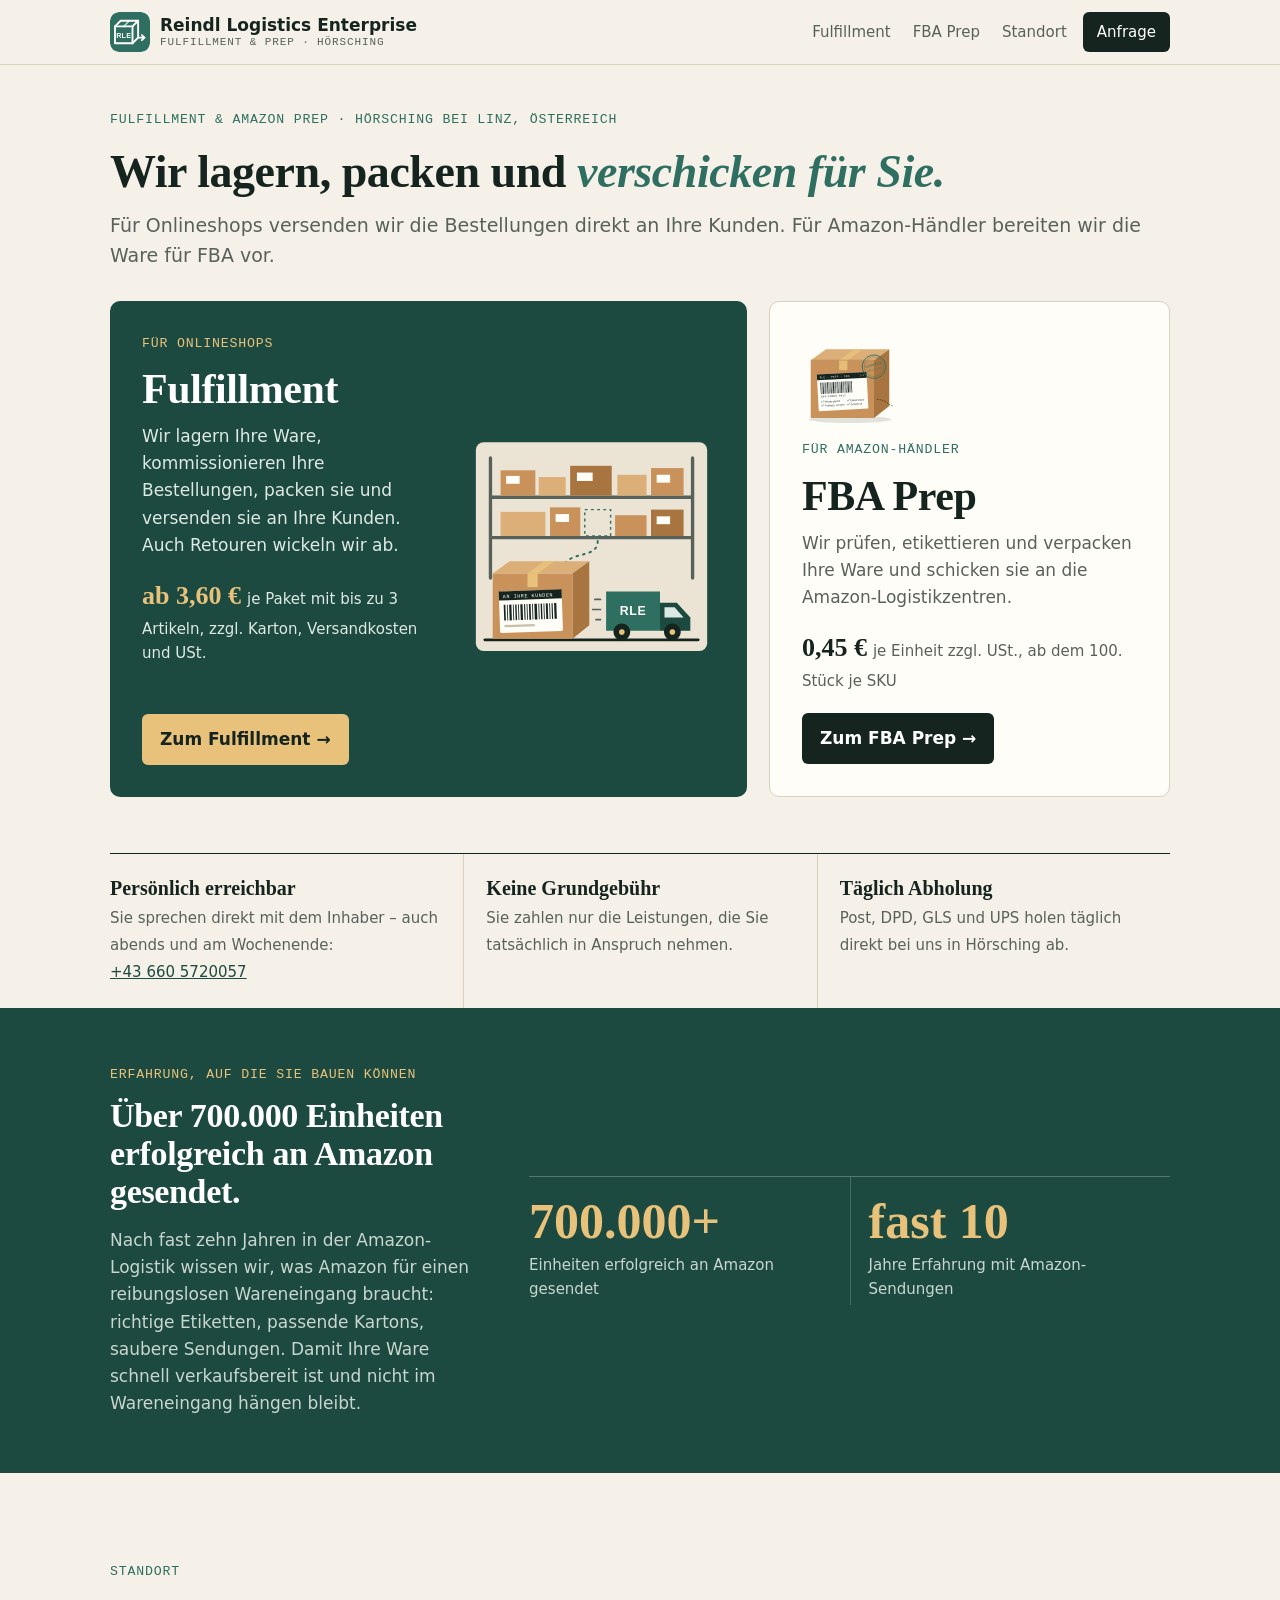
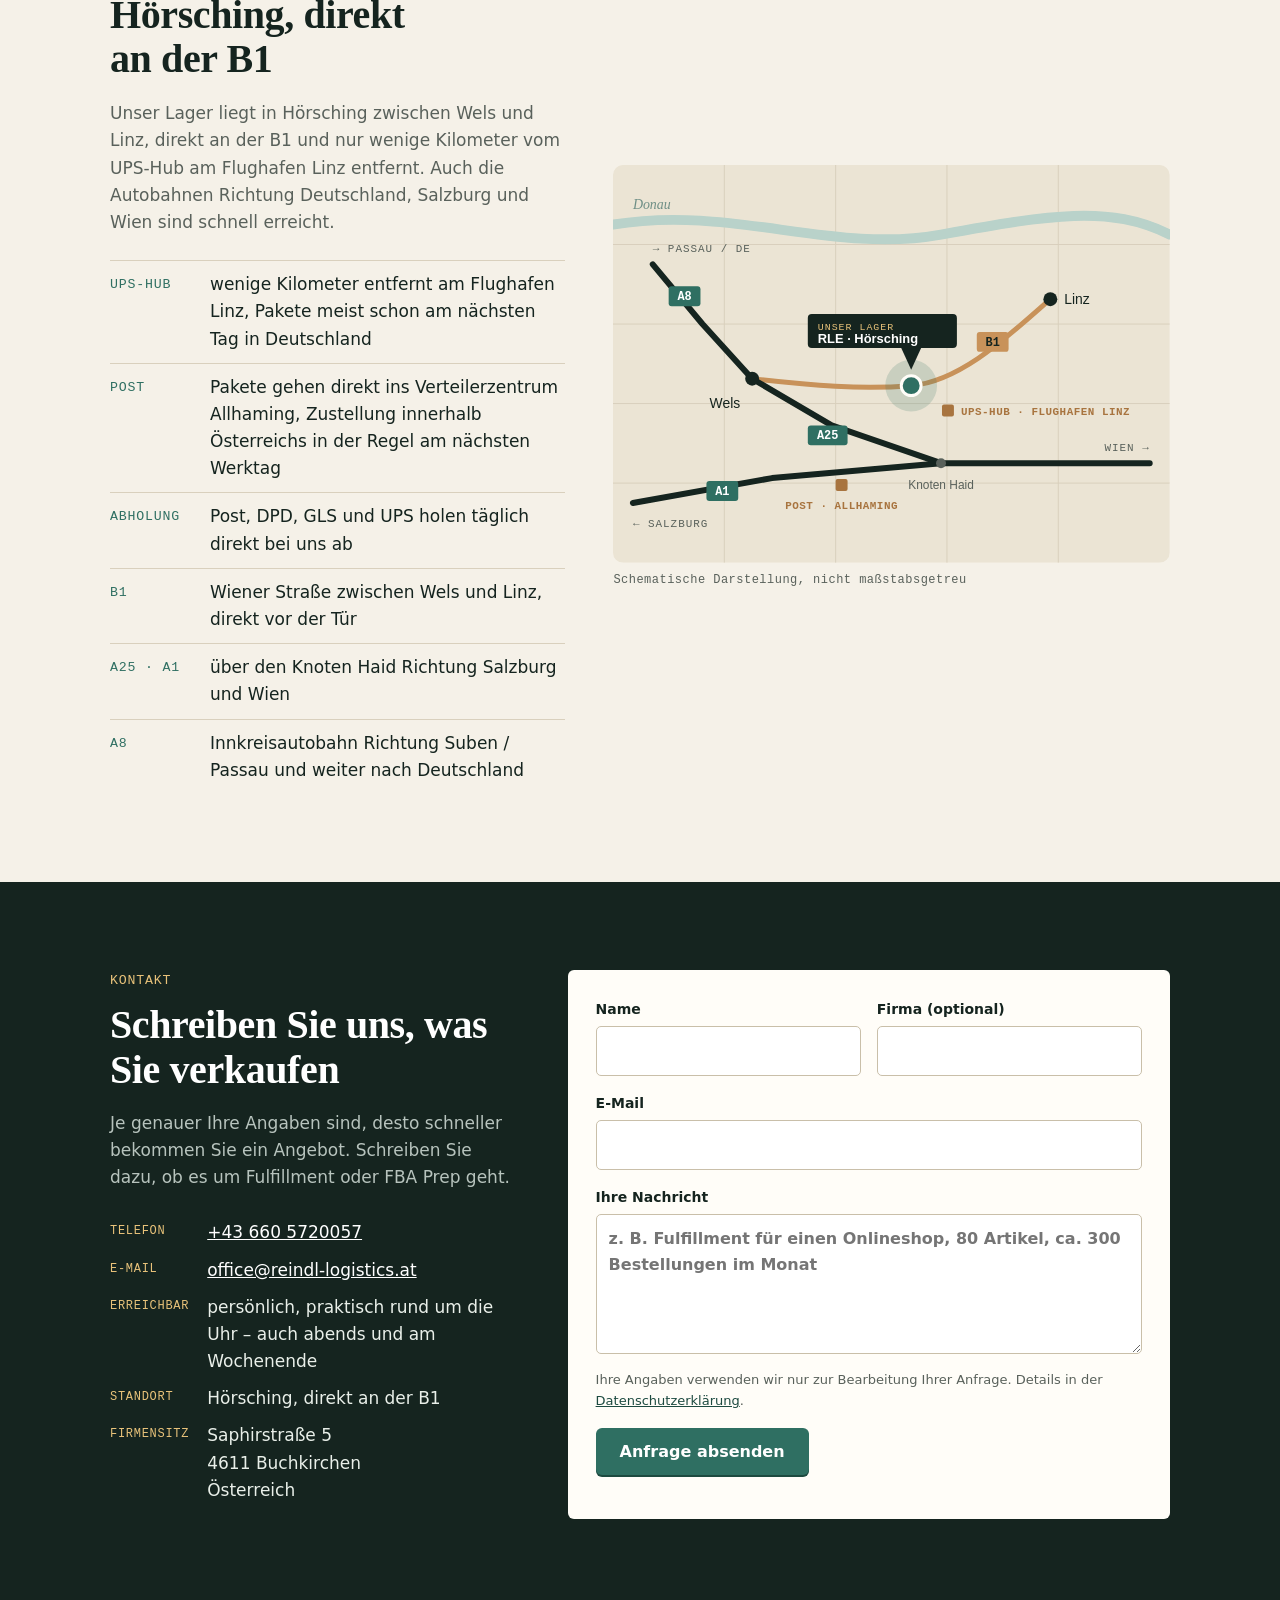
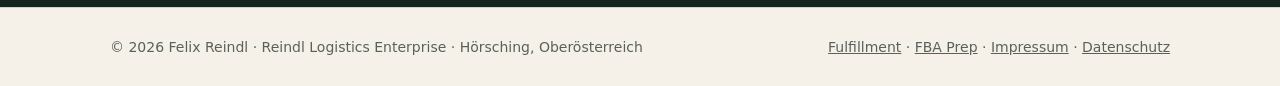
==== commit b8a0b2aa: "Fulfillment: Pick & Pack bis 3 Artikel, Shop-Anbindung, Bestellschluss, Versandtarif Co-Authored-By:" ====
--- a/index.html
+++ b/index.html
@@ -66,7 +66,7 @@
             <p class="mono">Für Onlineshops</p>
             <h2>Fulfillment</h2>
             <p>Wir lagern Ihre Ware, kommissionieren Ihre Bestellungen, packen sie und versenden sie an Ihre Kunden. Auch Retouren wickeln wir ab.</p>
-            <p class="price"><strong>ab 3,60&nbsp;€</strong>je Paket zzgl. Karton, Versandkosten und USt.</p>
+            <p class="price"><strong>ab 3,60&nbsp;€</strong>je Paket mit bis zu 3 Artikeln, zzgl. Karton, Versandkosten und USt.</p>
             <a class="go" href="/fulfillment/">Zum Fulfillment →</a>
           </div>
           <svg viewBox="0 0 440 420" aria-hidden="true">
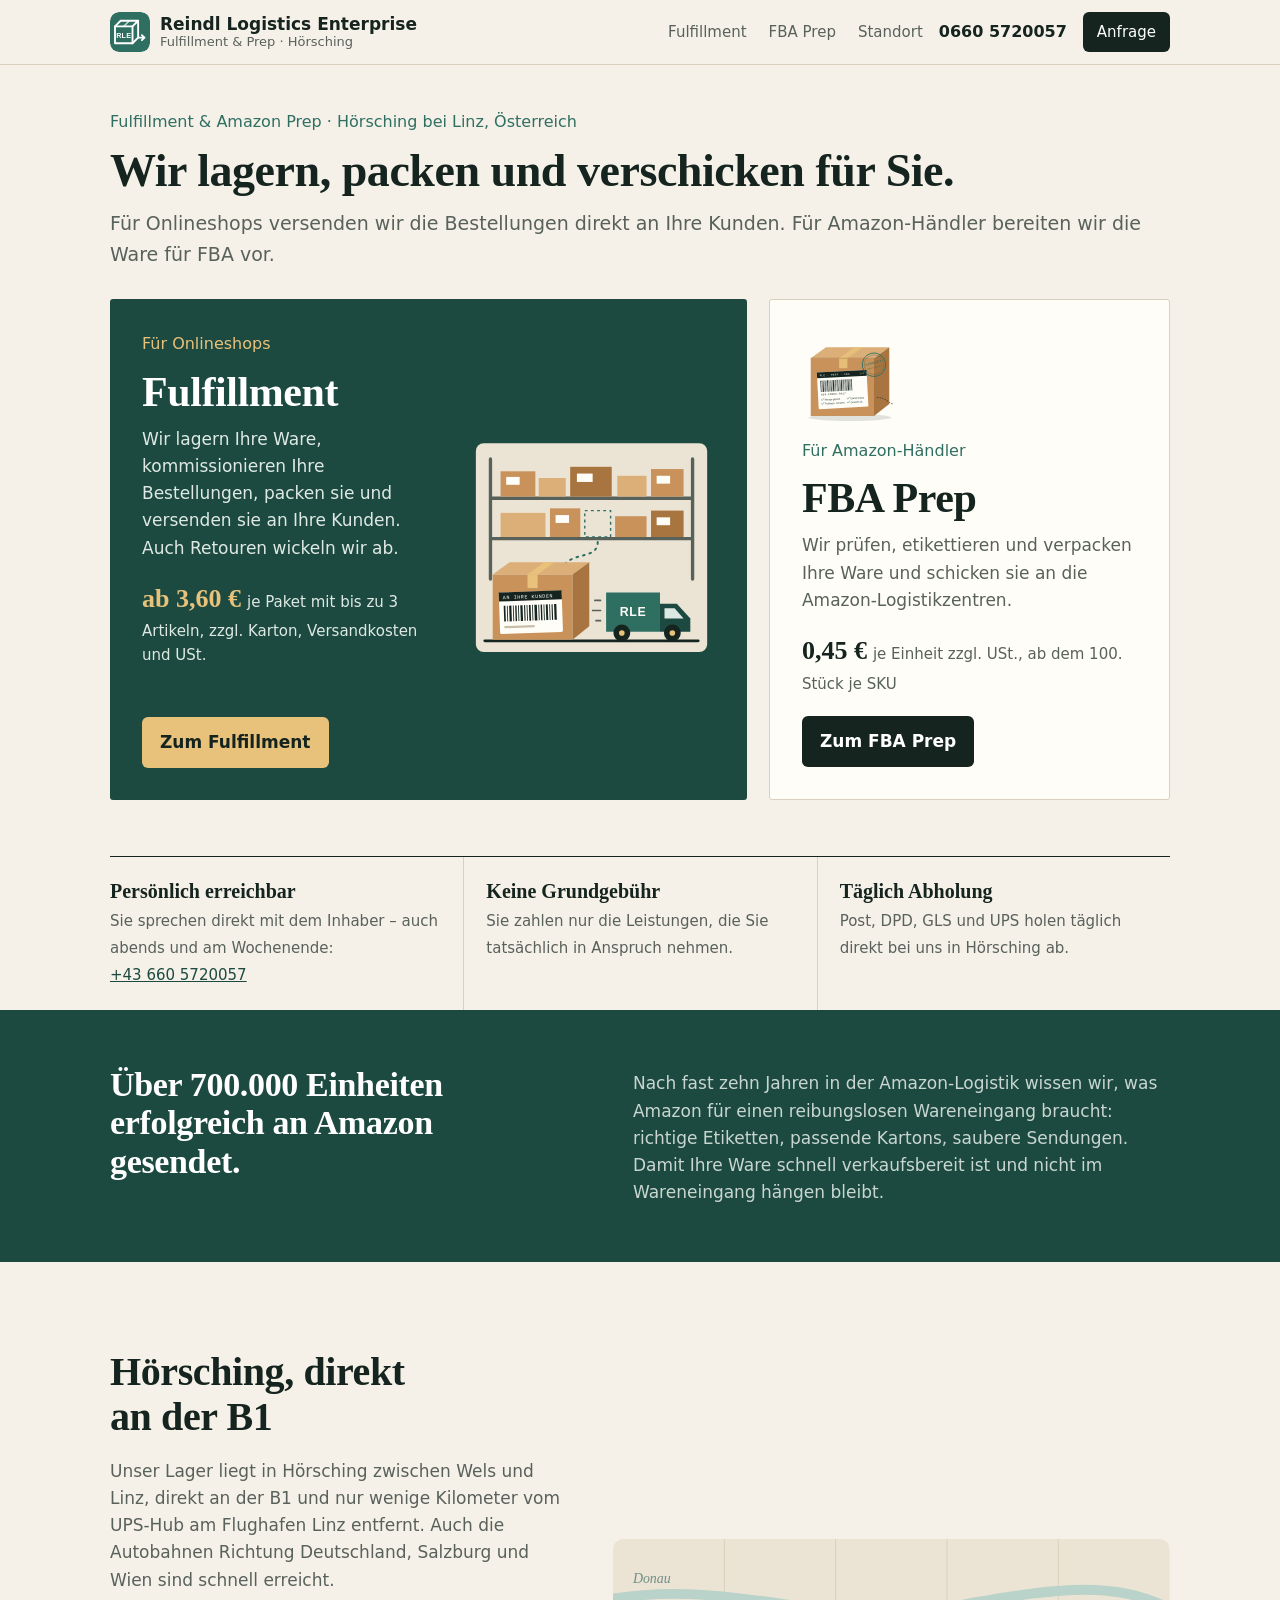
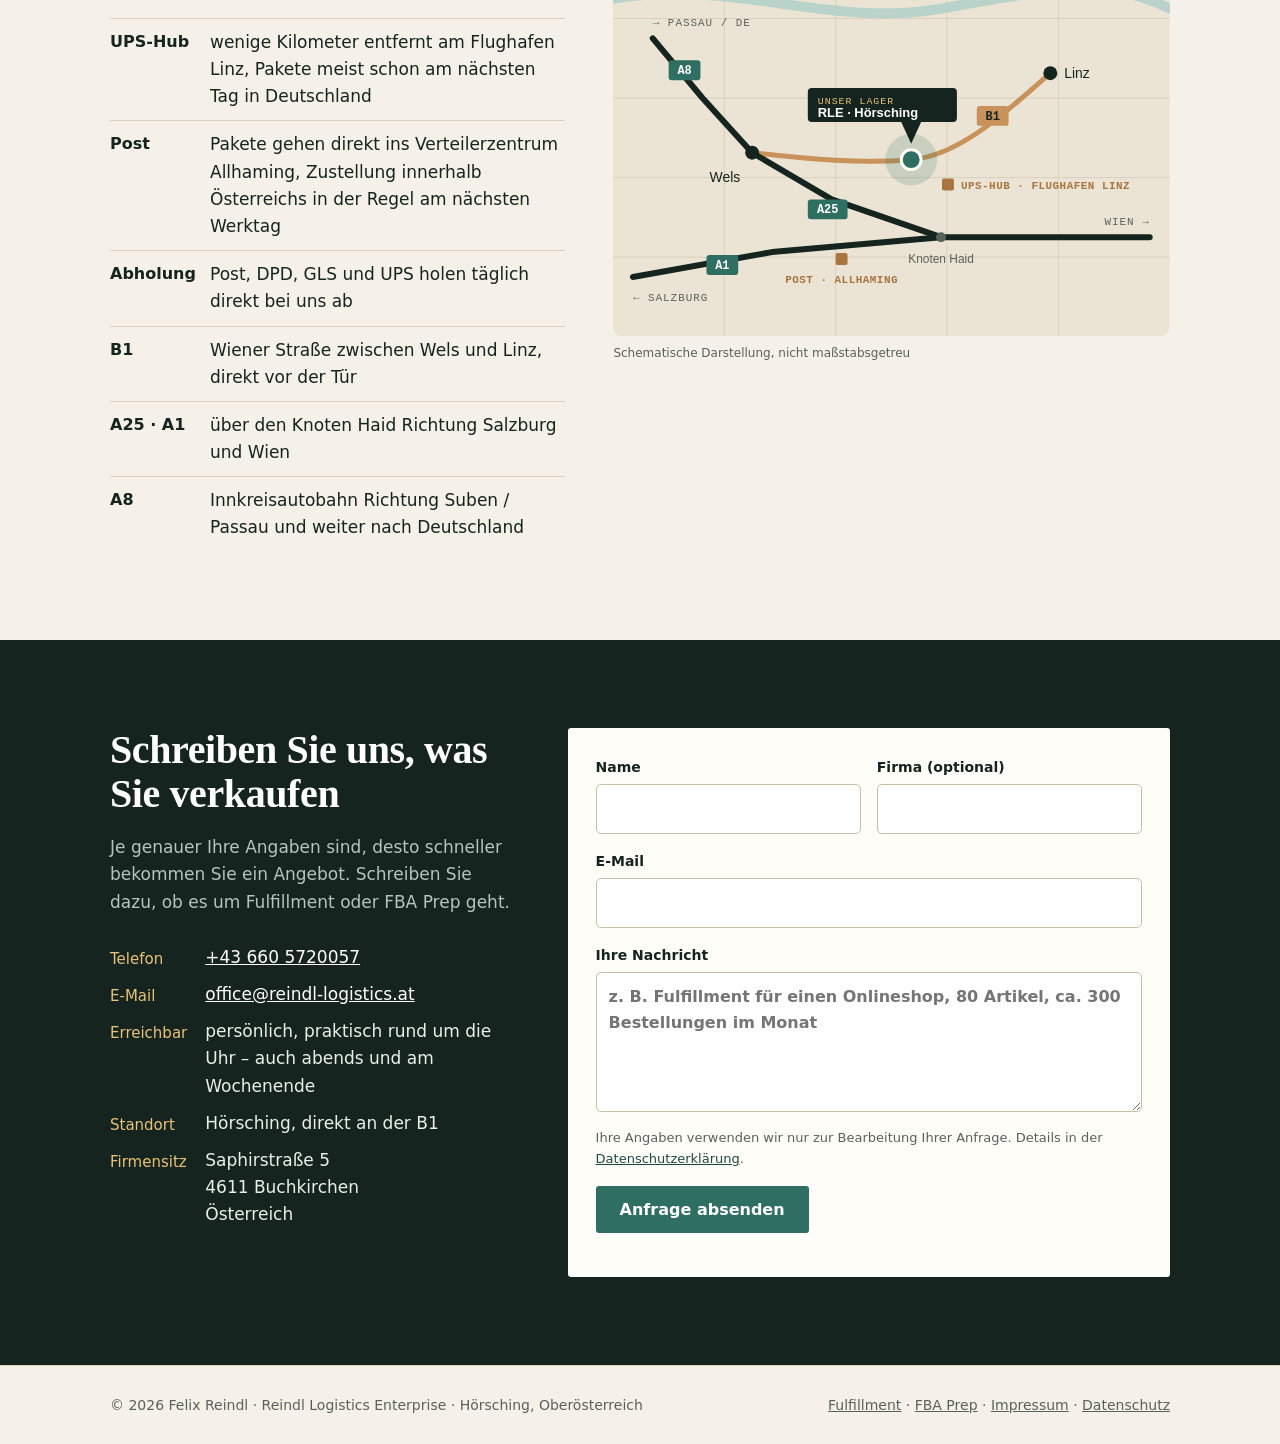
==== commit c962e693: "Entwurf: vorheriger Stil mit dezentem Feinschliff Co-Authored-By: Claude Opus 5.5 <noreply@anthropic" ====
--- a/index.html
+++ b/index.html
@@ -49,6 +49,7 @@
       <a href="/fba-prep/">FBA Prep</a>
       <a href="/#standort">Standort</a>
     </nav>
+    <a class="head-tel" href="tel:+436605720057" aria-label="Anrufen: +43 660 5720057">0660 5720057</a>
     <a class="nav-cta" href="#kontakt">Anfrage</a>
   </div>
 </header>
@@ -57,7 +58,7 @@
   <section class="hero home" style="padding-bottom:0">
     <div class="wrap">
       <p class="kicker mono">Fulfillment &amp; Amazon Prep · Hörsching bei Linz, Österreich</p>
-      <h1>Wir lagern, packen und <em>verschicken für Sie.</em></h1>
+      <h1>Wir lagern, packen und verschicken für Sie.</h1>
       <p class="lead" style="margin:0">Für Onlineshops versenden wir die Bestellungen direkt an Ihre Kunden. Für Amazon-Händler bereiten wir die Ware für FBA vor.</p>
 
       <div class="choose">
@@ -67,7 +68,7 @@
             <h2>Fulfillment</h2>
             <p>Wir lagern Ihre Ware, kommissionieren Ihre Bestellungen, packen sie und versenden sie an Ihre Kunden. Auch Retouren wickeln wir ab.</p>
             <p class="price"><strong>ab 3,60&nbsp;€</strong>je Paket mit bis zu 3 Artikeln, zzgl. Karton, Versandkosten und USt.</p>
-            <a class="go" href="/fulfillment/">Zum Fulfillment →</a>
+            <a class="go" href="/fulfillment/">Zum Fulfillment</a>
           </div>
           <svg viewBox="0 0 440 420" aria-hidden="true">
   <rect x="14" y="20" width="412" height="372" rx="14" fill="#ebe4d4"/>
@@ -155,7 +156,7 @@
           <h2>FBA Prep</h2>
           <p>Wir prüfen, etikettieren und verpacken Ihre Ware und schicken sie an die Amazon-Logistikzentren.</p>
           <p class="price"><strong>0,45&nbsp;€</strong>je Einheit zzgl. USt., ab dem 100. Stück je SKU</p>
-          <a class="go" href="/fba-prep/">Zum FBA Prep →</a>
+          <a class="go" href="/fba-prep/">Zum FBA Prep</a>
         </article>
       </div>
 
@@ -171,13 +172,8 @@
   <section class="proof" aria-labelledby="erfahrung-titel">
     <div class="wrap proof-grid">
       <div>
-        <p class="mono">Erfahrung, auf die Sie bauen können</p>
         <h2 id="erfahrung-titel">Über 700.000 Einheiten erfolgreich an Amazon gesendet.</h2>
         <p class="txt">Nach fast zehn Jahren in der Amazon-Logistik wissen wir, was Amazon für einen reibungslosen Wareneingang braucht: richtige Etiketten, passende Kartons, saubere Sendungen. Damit Ihre Ware schnell verkaufsbereit ist und nicht im Wareneingang hängen bleibt.</p>
-      </div>
-      <div class="stats">
-        <div><strong>700.000+</strong><span>Einheiten erfolgreich an Amazon gesendet</span></div>
-        <div><strong>fast 10</strong><span>Jahre Erfahrung mit Amazon-Sendungen</span></div>
       </div>
     </div>
   </section>
@@ -188,7 +184,6 @@
       <div class="loc-grid">
         <div>
           <div class="sec-head" style="grid-template-columns:1fr;gap:10px;margin-bottom:0">
-            <p class="mono">Standort</p>
             <h2>Hörsching, direkt an&nbsp;der&nbsp;B1</h2>
           </div>
           <p style="color:var(--muted);margin:18px 0 0">Unser Lager liegt in Hörsching zwischen Wels und Linz, direkt an der B1 und nur wenige Kilometer vom UPS-Hub am Flughafen Linz entfernt. Auch die Autobahnen Richtung Deutschland, Salzburg und Wien sind schnell erreicht.</p>
@@ -262,7 +257,6 @@
     <div class="wrap">
       <div class="contact-grid">
         <div class="contact-info">
-          <p class="mono" style="color:var(--tape);margin:0 0 12px">Kontakt</p>
           <h2 style="margin-bottom:16px">Schreiben Sie uns, was Sie verkaufen</h2>
           <p>Je genauer Ihre Angaben sind, desto schneller bekommen Sie ein Angebot. Schreiben Sie dazu, ob es um Fulfillment oder FBA Prep geht.</p>
           <dl>
--- a/styles.css
+++ b/styles.css
@@ -221,9 +221,8 @@
 .home .lead{max-width:none}
 .choose{display:grid;grid-template-columns:1.35fr .85fr;gap:22px;margin-top:30px}
 @media(max-width:860px){.choose{grid-template-columns:1fr}}
-.pick{position:relative;display:flex;flex-direction:column;border-radius:10px;padding:32px;overflow:hidden;transition:transform .15s,box-shadow .15s}
-.pick:hover,.pick:focus-within{transform:translateY(-3px);box-shadow:0 16px 34px rgba(21,36,31,.18)}
-@media(prefers-reduced-motion:reduce){.pick{transition:none}.pick:hover,.pick:focus-within{transform:none}html:focus-within{scroll-behavior:auto}}
+.pick{position:relative;display:flex;flex-direction:column;border-radius:3px;padding:32px;overflow:hidden}
+@media(prefers-reduced-motion:reduce){html:focus-within{scroll-behavior:auto}}
 .pick h2{font-size:clamp(28px,3.4vw,42px);margin:0 0 10px}
 .pick p{margin:0 0 16px;max-width:44ch}
 .pick .price{font-size:15px;margin:0 0 20px}
@@ -258,3 +257,47 @@
 @media(max-width:420px){.tiers li{padding:8px 6px}.tiers span{font-size:10px}}
 @media(max-width:360px){.logo b{max-width:118px;font-size:14px}.nav-cta{padding:7px 10px;font-size:14px}.tiers{grid-template-columns:1fr}.calc{padding:18px}}
 .page-legal h3{font-family:var(--sans);font-size:16px;font-weight:700;margin:26px 0 6px}
+
+/* Feinschliff: weniger Schablone */
+.head-tel{color:var(--ink);font-weight:600;text-decoration:none;font-size:16px}
+.head-tel:hover{text-decoration:underline}
+@media(max-width:820px){.head-tel{display:none}}
+.kicker.mono,.pick .mono{font-family:var(--sans);font-size:16px;letter-spacing:0;text-transform:none}
+.kicker{margin-bottom:12px}
+.sec-head{display:block;margin-bottom:34px}
+h2{max-width:26ch}
+.services li{grid-template-columns:270px 1fr;gap:32px}
+.services p{max-width:68ch}
+.services p.also{margin:0;color:var(--ink);font-size:15px}
+@media(max-width:860px){.services li{grid-template-columns:1fr;gap:8px}}
+.proof-grid{grid-template-columns:1fr 1.15fr;align-items:start}
+.proof p.txt{margin:4px 0 0;max-width:60ch}
+@media(max-width:860px){.proof-grid{grid-template-columns:1fr;gap:16px}}
+.hero-price .mono{font-family:var(--sans);font-size:15px;letter-spacing:0;text-transform:none;color:var(--muted)}
+.logo small{font-family:var(--sans);font-size:13px;letter-spacing:0;text-transform:none}
+.loc-list .mono{font-family:var(--sans);font-size:16px;font-weight:600;letter-spacing:0;text-transform:none;color:var(--ink);padding-top:0}
+.contact-info dt{font-family:var(--sans);font-size:15px;letter-spacing:0;text-transform:none}
+figcaption,.side .calc-breakdown,.tiers span,.calc-result .mono{font-family:var(--sans);letter-spacing:0;text-transform:none}
+.tiers span,.calc-result .mono{font-size:13px}
+.not-billed li::before{content:"✓";font-family:var(--sans);font-size:15px;margin-right:9px}
+.track ol::before{display:none}
+.track li{padding-left:42px}
+.track li::before{width:auto;height:auto;border:0;background:none;font-family:var(--serif);font-size:26px;line-height:1.2;color:var(--green);display:block}
+.band .track li::before{background:none}
+.track strong{padding-top:2px;font-size:18px}
+.btn{box-shadow:none;border-radius:3px}
+.invoice,.calc,form,.workbench svg{border-radius:3px}
+.flow{display:grid;grid-template-columns:1fr 1fr;gap:56px;align-items:start}
+@media(max-width:860px){.flow{grid-template-columns:1fr;gap:26px}}
+.board{background:var(--ink);color:#fff;padding:22px 24px 18px}
+.board table{border-collapse:collapse;width:100%}
+.board caption{font-family:var(--serif);font-weight:600;font-size:21px;text-align:left;padding-bottom:12px}
+.board th{font-family:var(--serif);font-weight:600;color:var(--tape);font-size:30px;line-height:1.1;text-align:left;vertical-align:top;padding:12px 20px 12px 0;white-space:nowrap;font-variant-numeric:lining-nums tabular-nums}
+.board td{padding:15px 0 12px;vertical-align:top;font-size:16px}
+.board tr > *{border-top:1px solid #3c4a45}
+.board p{margin:8px 0 0;font-size:15px;color:#b7c3bd}
+@media(max-width:420px){.board{padding:18px 16px}.board th{font-size:24px;padding-right:14px}}
+.proof-grid{display:block}
+.proof-grid > div{display:grid;grid-template-columns:1fr 1.15fr;gap:20px 56px;align-items:start}
+@media(max-width:860px){.proof-grid > div{grid-template-columns:1fr}}
+.services h3{line-height:1.2}
